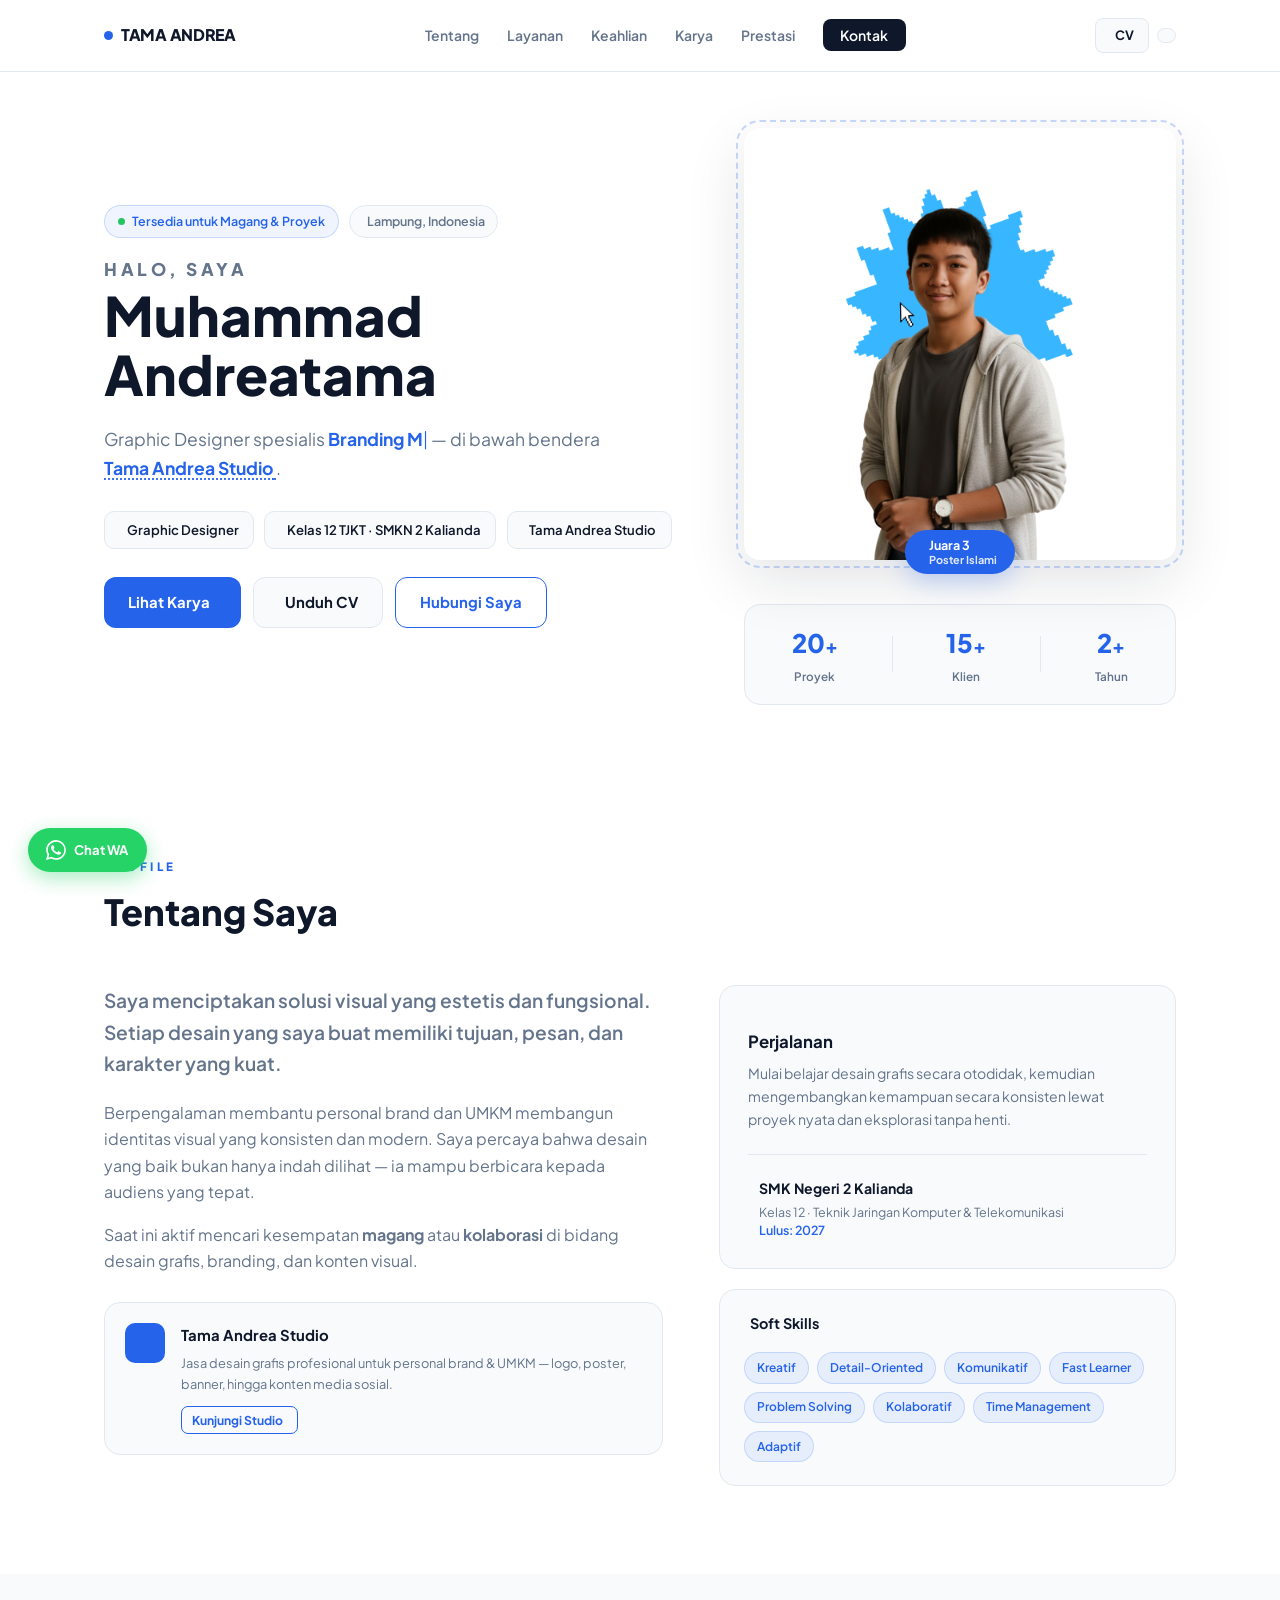
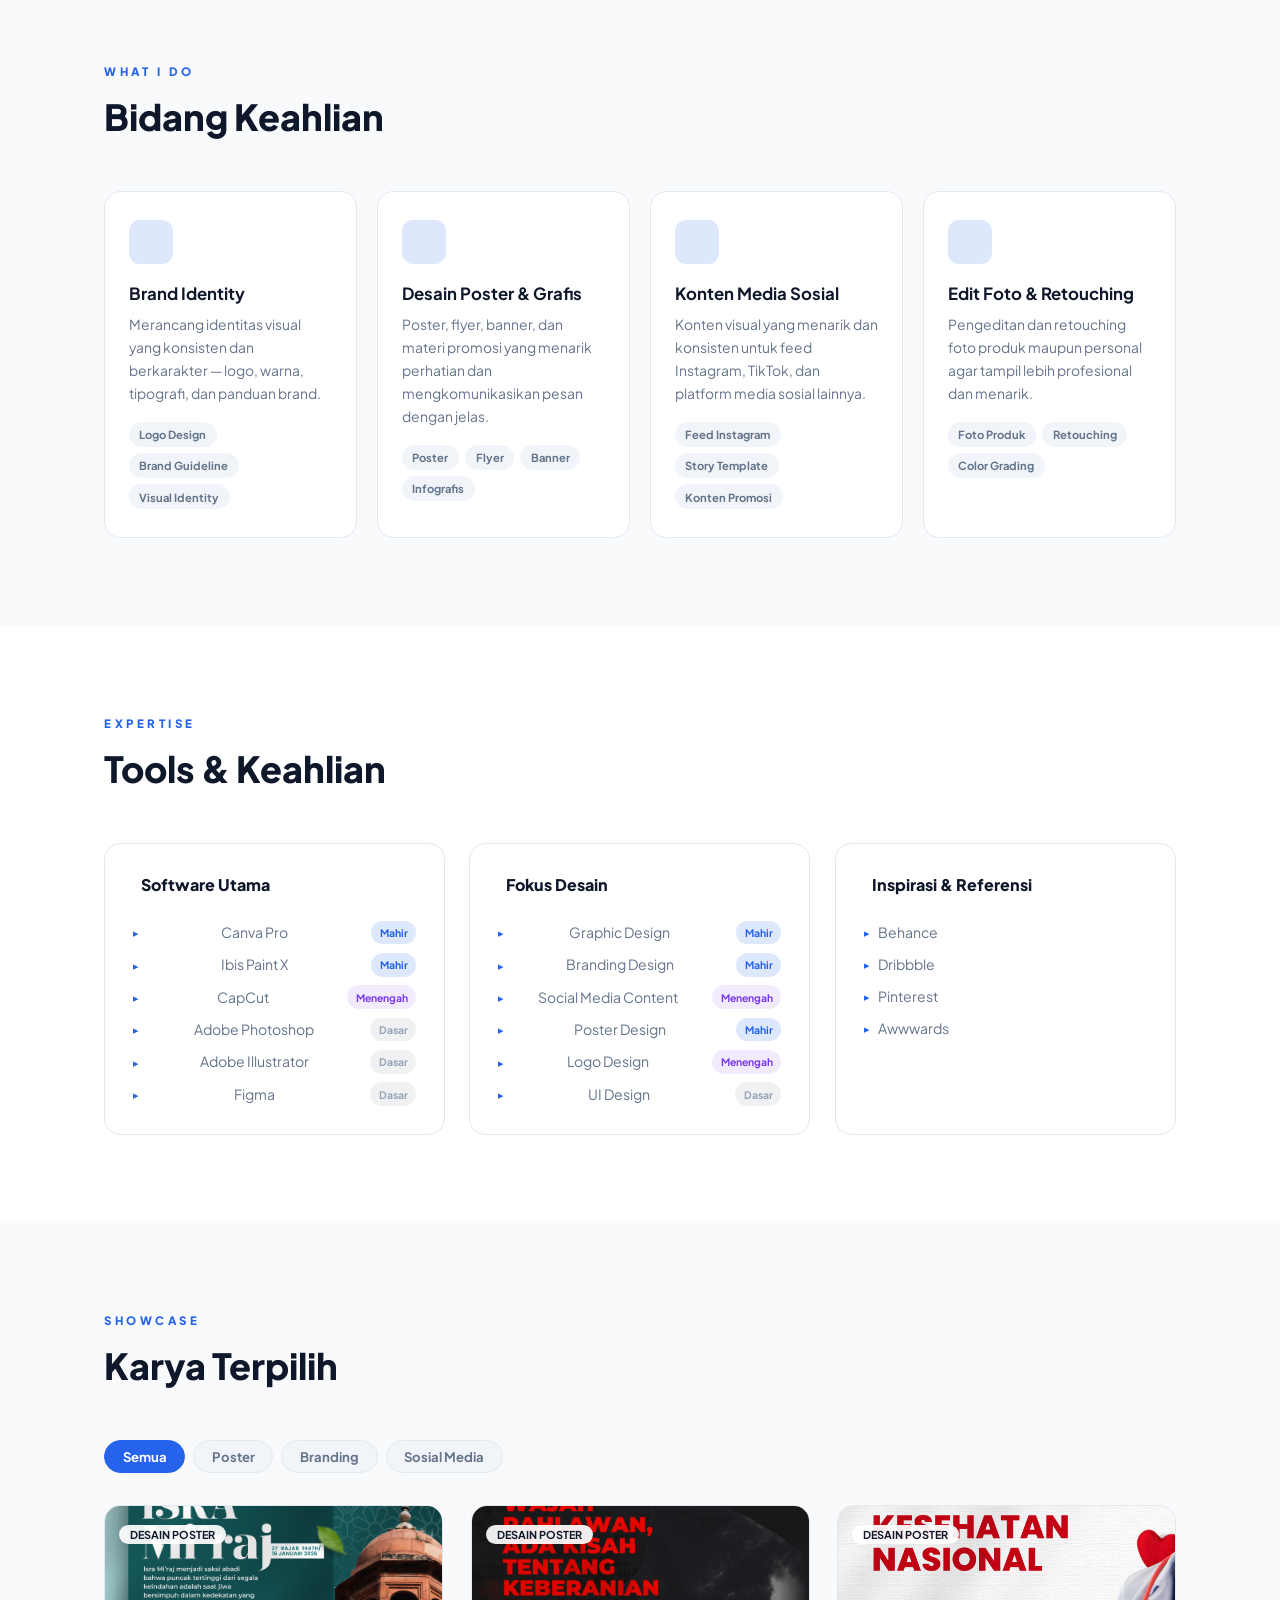
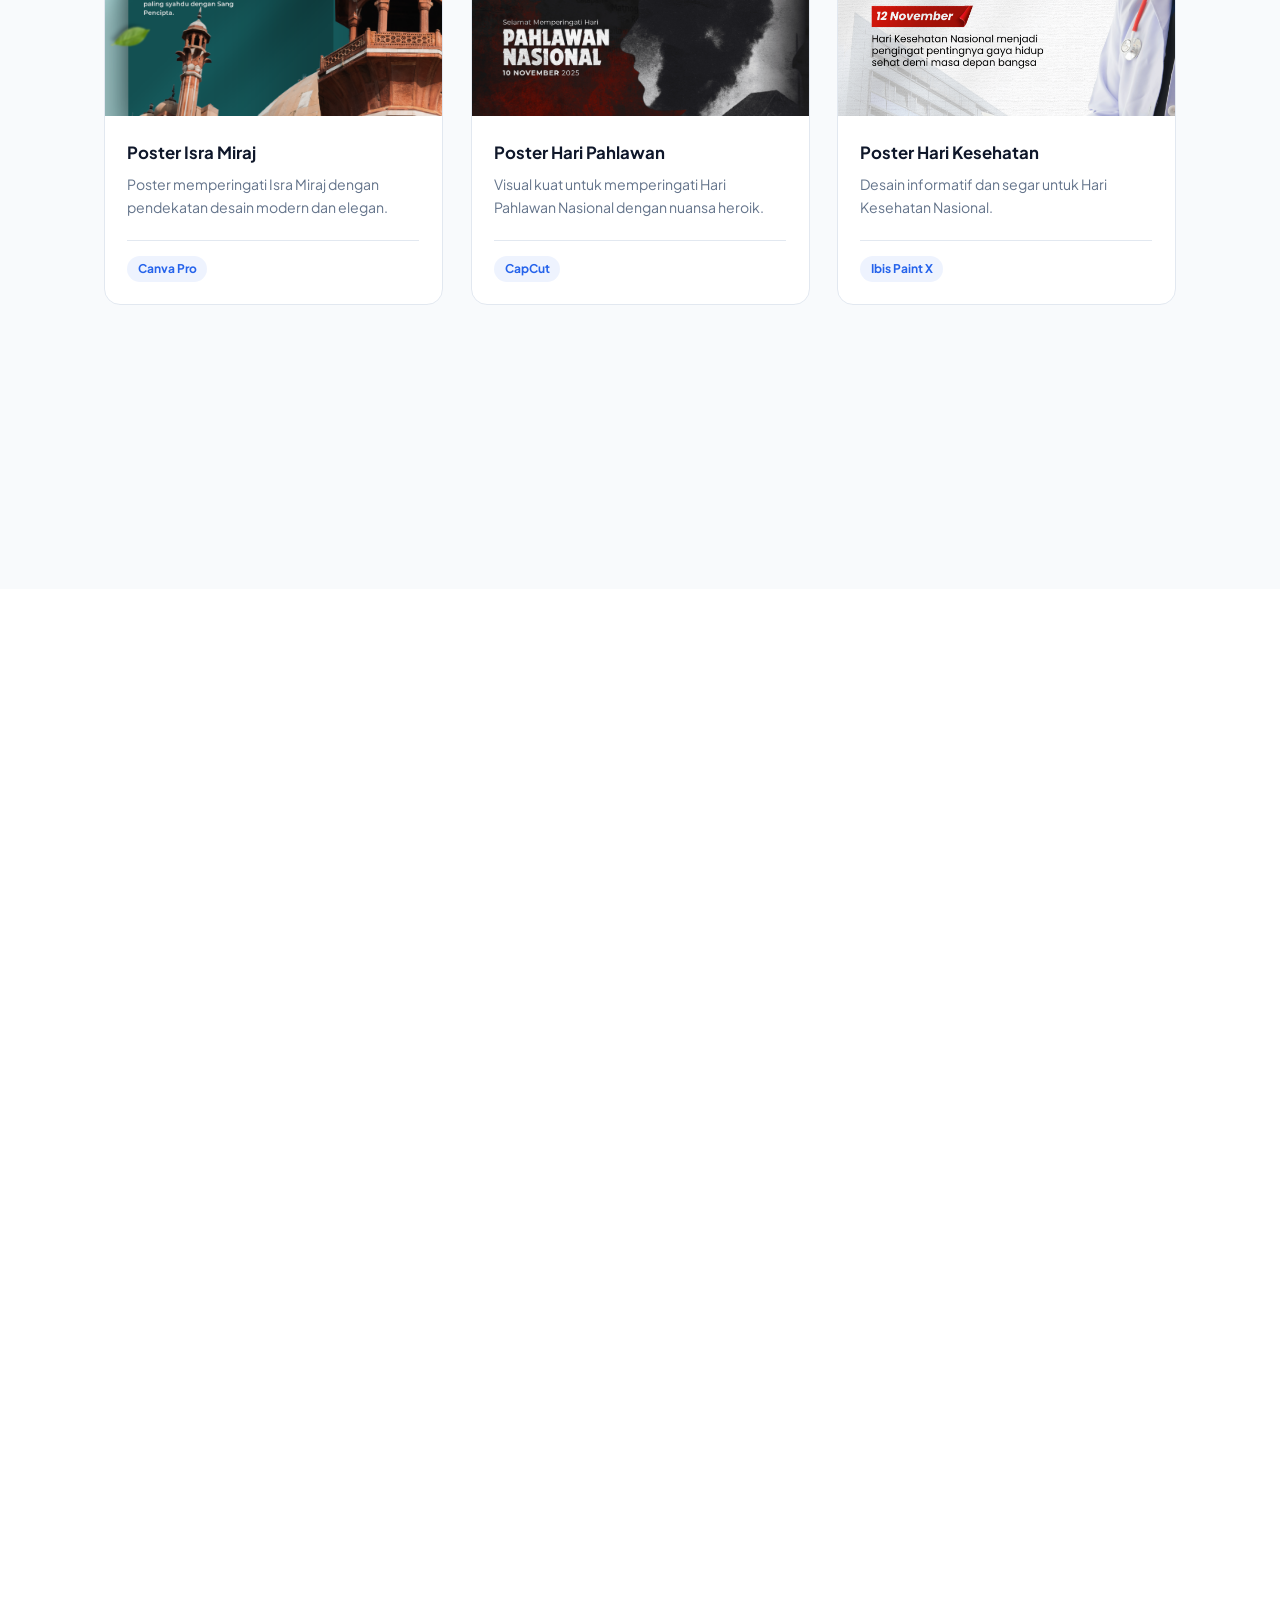
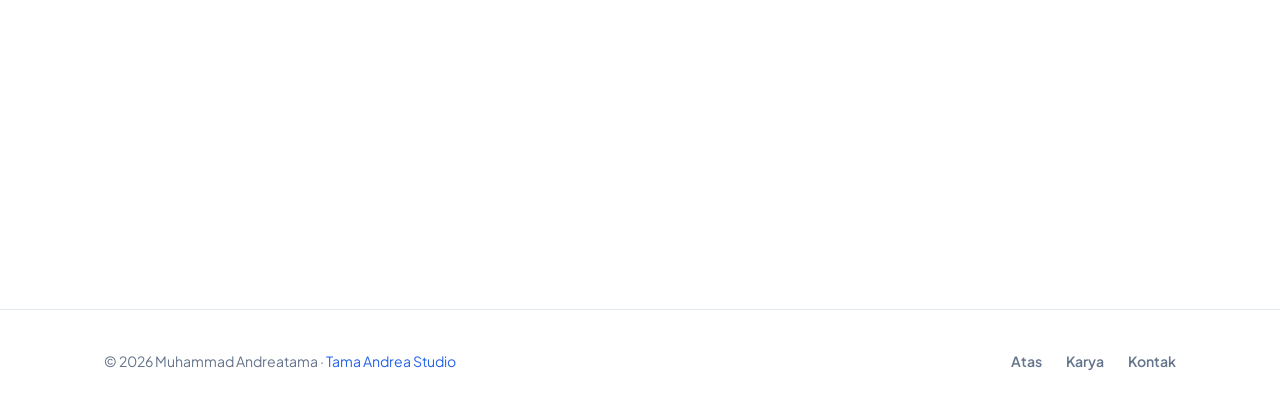
==== index.html @ 1225733b "Add files via upload" ====
<!DOCTYPE html>
<html lang="id" data-theme="light">

<head>
  <meta charset="UTF-8" />
  <meta name="viewport" content="width=device-width, initial-scale=1.0" />
  <title>Muhammad Andreatama — Graphic Designer · Tama Andrea Studio</title>

  <!-- SEO Meta -->
  <meta name="description" content="Portofolio Muhammad Andreatama — Graphic Designer spesialis Branding Modern & Visual Identity. Tersedia untuk magang & kolaborasi. Tama Andrea Studio." />
  <meta name="keywords" content="Muhammad Andreatama, Tama Andrea, graphic designer, desain grafis, branding, logo, poster, Lampung, magang desainer, Tama Andrea Studio" />
  <meta name="author" content="Muhammad Andreatama" />
  <meta name="robots" content="index, follow" />
  <link rel="canonical" href="https://tamaandrea.vercel.app/portfolio" />

  <!-- Open Graph -->
  <meta property="og:type"        content="website" />
  <meta property="og:title"       content="Muhammad Andreatama — Graphic Designer" />
  <meta property="og:description" content="Portofolio desain grafis — branding, poster, konten sosial, dan identitas visual." />
  <meta property="og:url"         content="https://tamaandrea.vercel.app/" />
  <meta property="og:image"       content="MuhammadAndreatama.png" />
  <meta property="og:locale"      content="id_ID" />

  <!-- Twitter Card -->
  <meta name="twitter:card"        content="summary_large_image" />
  <meta name="twitter:title"       content="Muhammad Andreatama — Graphic Designer" />
  <meta name="twitter:description" content="Branding, visual identity, poster, dan konten sosial." />
  <meta name="twitter:image"       content="MuhammadAndreatama.png" />

  <!-- Icons & PWA -->
  <link rel="icon"             href="favicon.png" type="image/png" />
  <link rel="apple-touch-icon" href="favicon.png" />
  <meta name="theme-color" content="#2563eb" />

  <!-- Structured Data -->
  <script type="application/ld+json">
  {
    "@context": "https://schema.org",
    "@type": "Person",
    "name": "Muhammad Andreatama",
    "alternateName": "Tama Andrea",
    "url": "https://tamaandrea.vercel.app/",
    "image": "MuhammadAndreatama.png",
    "jobTitle": "Graphic Designer",
    "description": "Graphic Designer spesialis Branding Modern & Visual Identity",
    "email": "tamaandrea92@gmail.com",
    "sameAs": [
      "https://www.instagram.com/m.andreatama/",
      "https://www.tiktok.com/@tamaandrea.id"
    ],
    "worksFor": {
      "@type": "Organization",
      "name": "Tama Andrea Studio",
      "url": "https://tamaandrea.vercel.app/"
    },
    "alumniOf": {
      "@type": "EducationalOrganization",
      "name": "SMK Negeri 2 Kalianda"
    }
  }
  </script>

  <!-- Fonts -->
  <link rel="preconnect" href="https://fonts.googleapis.com" />
  <link rel="preconnect" href="https://fonts.gstatic.com" crossorigin />
  <link href="https://fonts.googleapis.com/css2?family=Plus+Jakarta+Sans:ital,wght@0,300;0,400;0,600;0,700;0,800;1,400&display=swap" rel="stylesheet" />

  <!-- Lucide Icons -->
  <script src="https://unpkg.com/lucide@latest" defer></script>

  <link rel="stylesheet" href="style.css" />
</head>

<body>

  <!-- ── Scroll Progress ── -->
  <div id="scroll-progress" aria-hidden="true"></div>

  <!-- ── Navbar ── -->
  <nav id="navbar" role="navigation" aria-label="Navigasi utama">
    <div class="container">
      <a href="#hero" class="logo" aria-label="Ke beranda">
        <span class="logo-dot" aria-hidden="true"></span>
        TAMA ANDREA
      </a>

      <ul class="nav-links" id="navLinks" role="list">
        <li><a href="#about">Tentang</a></li>
        <li><a href="#services">Layanan</a></li>
        <li><a href="#skills">Keahlian</a></li>
        <li><a href="#portfolio">Karya</a></li>
        <li><a href="#prestasi">Prestasi</a></li>
        <li><a href="#contact" class="nav-cta">Kontak</a></li>
      </ul>

      <div class="nav-right">
        <a href="CV-MuhammadAndreatama.pdf" download class="btn-cv-nav" aria-label="Unduh CV">
          <i data-lucide="download" aria-hidden="true"></i>
          <span>CV</span>
        </a>
        <button class="theme-toggle" id="theme-toggle" aria-label="Ganti tema">
          <i data-lucide="moon" id="theme-icon" aria-hidden="true"></i>
        </button>
        <button class="menu-toggle" id="menuToggle" aria-label="Buka menu" aria-expanded="false" aria-controls="navLinks">
          <i data-lucide="menu" aria-hidden="true"></i>
        </button>
      </div>
    </div>
  </nav>

  <main>

    <!-- ══════════════════ HERO ══════════════════ -->
    <section id="hero">
      <div class="container">
        <div class="hero-wrapper">

          <div class="hero-text reveal">
            <div class="hero-badges-row">
              <div class="status-badge">
                <span class="status-dot" aria-hidden="true"></span>
                Tersedia untuk Magang &amp; Proyek
              </div>
              <div class="location-badge">
                <i data-lucide="map-pin" aria-hidden="true"></i>
                Lampung, Indonesia
              </div>
            </div>

            <h1>
              <span>Halo, Saya</span>
              Muhammad<br>Andreatama
            </h1>

            <p>
              Graphic Designer spesialis
              <strong class="typewriter-wrap">
                <span id="typewriter" aria-live="polite"></span><span class="tw-cursor" aria-hidden="true">|</span>
              </strong>
              — di bawah bendera
              <a href="https://tamaandrea.vercel.app/" target="_blank" rel="noopener" class="studio-link">
                <strong>Tama Andrea Studio</strong>
              </a>.
            </p>

            <ul class="hero-meta" aria-label="Informasi singkat">
              <li>
                <div class="icon-box"><i data-lucide="palette" aria-hidden="true"></i></div>
                <span>Graphic Designer</span>
              </li>
              <li>
                <div class="icon-box"><i data-lucide="graduation-cap" aria-hidden="true"></i></div>
                <span>Kelas 12 TJKT · SMKN 2 Kalianda</span>
              </li>
              <li>
                <div class="icon-box"><i data-lucide="briefcase" aria-hidden="true"></i></div>
                <span>Tama Andrea Studio</span>
              </li>
            </ul>

            <div class="hero-actions">
              <a href="#portfolio" class="btn">
                Lihat Karya <i data-lucide="arrow-up-right" aria-hidden="true"></i>
              </a>
              <a href="CV-MuhammadAndreatama.pdf" download class="btn secondary">
                <i data-lucide="download" aria-hidden="true"></i> Unduh CV
              </a>
              <a href="#contact" class="btn ghost">Hubungi Saya</a>
            </div>
          </div>

          <div class="hero-right reveal">
            <div class="photo-frame">
              <div class="photo-ring" aria-hidden="true"></div>
              <img src="MuhammadAndreatama.png" alt="Foto Muhammad Andreatama" loading="eager" />
              <div class="photo-badge" aria-hidden="true">
                <i data-lucide="award"></i>
                <span>Juara 3<br><small>Poster Islami</small></span>
              </div>
            </div>

            <!-- Stat mini-cards -->
            <div class="hero-stats" aria-label="Statistik singkat">
              <div class="hstat">
                <span class="hstat-num" data-count="20">0</span><span>+</span>
                <span class="hstat-label">Proyek</span>
              </div>
              <div class="hstat-div" aria-hidden="true"></div>
              <div class="hstat">
                <span class="hstat-num" data-count="15">0</span><span>+</span>
                <span class="hstat-label">Klien</span>
              </div>
              <div class="hstat-div" aria-hidden="true"></div>
              <div class="hstat">
                <span class="hstat-num" data-count="2">0</span><span>+</span>
                <span class="hstat-label">Tahun</span>
              </div>
            </div>
          </div>

        </div>
      </div>
    </section>

    <!-- ══════════════════ ABOUT ══════════════════ -->
    <section id="about">
      <div class="container">
        <div class="section-header reveal">
          <span class="pre-title">Profile</span>
          <h2>Tentang Saya</h2>
        </div>
        <div class="about-grid">

          <div class="about-text reveal">
            <p class="lead">
              Saya menciptakan solusi visual yang estetis dan fungsional. Setiap desain yang saya buat memiliki tujuan, pesan, dan karakter yang kuat.
            </p>
            <p>
              Berpengalaman membantu personal brand dan UMKM membangun identitas visual yang konsisten dan modern. Saya percaya bahwa desain yang baik bukan hanya indah dilihat — ia mampu berbicara kepada audiens yang tepat.
            </p>
            <p style="margin-top:1rem;">
              Saat ini aktif mencari kesempatan <strong>magang</strong> atau <strong>kolaborasi</strong> di bidang desain grafis, branding, dan konten visual.
            </p>
            <div class="studio-info-box">
              <div class="studio-info-icon"><i data-lucide="store" aria-hidden="true"></i></div>
              <div>
                <strong>Tama Andrea Studio</strong>
                <p>Jasa desain grafis profesional untuk personal brand &amp; UMKM — logo, poster, banner, hingga konten media sosial.</p>
                <a href="https://tamaandrea.vercel.app/" target="_blank" rel="noopener" class="studio-link-btn">
                  Kunjungi Studio <i data-lucide="external-link" aria-hidden="true"></i>
                </a>
              </div>
            </div>
          </div>

          <div class="about-sidebar reveal">
            <div class="journey-box">
              <i data-lucide="milestone" class="box-icon" aria-hidden="true"></i>
              <h3>Perjalanan</h3>
              <p>Mulai belajar desain grafis secara otodidak, kemudian mengembangkan kemampuan secara konsisten lewat proyek nyata dan eksplorasi tanpa henti.</p>
              <div class="edu-badge">
                <i data-lucide="school" aria-hidden="true"></i>
                <div>
                  <strong>SMK Negeri 2 Kalianda</strong>
                  <span>Kelas 12 · Teknik Jaringan Komputer &amp; Telekomunikasi</span>
                  <span class="edu-year">Lulus: 2027</span>
                </div>
              </div>
            </div>

            <div class="soft-skills-box reveal">
              <h4><i data-lucide="sparkles" aria-hidden="true"></i> Soft Skills</h4>
              <div class="soft-skills-wrap">
                <span class="ss-tag">Kreatif</span>
                <span class="ss-tag">Detail-Oriented</span>
                <span class="ss-tag">Komunikatif</span>
                <span class="ss-tag">Fast Learner</span>
                <span class="ss-tag">Problem Solving</span>
                <span class="ss-tag">Kolaboratif</span>
                <span class="ss-tag">Time Management</span>
                <span class="ss-tag">Adaptif</span>
              </div>
            </div>
          </div>

        </div>
      </div>
    </section>

    <!-- ══════════════════ SERVICES ══════════════════ -->
    <section id="services" class="section-alt">
      <div class="container">
        <div class="section-header reveal">
          <span class="pre-title">What I Do</span>
          <h2>Bidang Keahlian</h2>
        </div>
        <div class="services-grid">

          <div class="service-card reveal">
            <div class="service-icon">
              <i data-lucide="layers" aria-hidden="true"></i>
            </div>
            <h3>Brand Identity</h3>
            <p>Merancang identitas visual yang konsisten dan berkarakter — logo, warna, tipografi, dan panduan brand.</p>
            <ul class="service-tags">
              <li>Logo Design</li>
              <li>Brand Guideline</li>
              <li>Visual Identity</li>
            </ul>
          </div>

          <div class="service-card reveal" style="animation-delay:.08s">
            <div class="service-icon">
              <i data-lucide="image" aria-hidden="true"></i>
            </div>
            <h3>Desain Poster &amp; Grafis</h3>
            <p>Poster, flyer, banner, dan materi promosi yang menarik perhatian dan mengkomunikasikan pesan dengan jelas.</p>
            <ul class="service-tags">
              <li>Poster</li>
              <li>Flyer</li>
              <li>Banner</li>
              <li>Infografis</li>
            </ul>
          </div>

          <div class="service-card reveal" style="animation-delay:.16s">
            <div class="service-icon">
              <i data-lucide="smartphone" aria-hidden="true"></i>
            </div>
            <h3>Konten Media Sosial</h3>
            <p>Konten visual yang menarik dan konsisten untuk feed Instagram, TikTok, dan platform media sosial lainnya.</p>
            <ul class="service-tags">
              <li>Feed Instagram</li>
              <li>Story Template</li>
              <li>Konten Promosi</li>
            </ul>
          </div>

          <div class="service-card reveal" style="animation-delay:.24s">
            <div class="service-icon">
              <i data-lucide="edit-3" aria-hidden="true"></i>
            </div>
            <h3>Edit Foto &amp; Retouching</h3>
            <p>Pengeditan dan retouching foto produk maupun personal agar tampil lebih profesional dan menarik.</p>
            <ul class="service-tags">
              <li>Foto Produk</li>
              <li>Retouching</li>
              <li>Color Grading</li>
            </ul>
          </div>

        </div>
      </div>
    </section>

    <!-- ══════════════════ SKILLS ══════════════════ -->
    <section id="skills">
      <div class="container">
        <div class="section-header reveal">
          <span class="pre-title">Expertise</span>
          <h2>Tools &amp; Keahlian</h2>
        </div>
        <div class="skills-wrapper">

          <div class="skills-block reveal">
            <div class="block-title"><i data-lucide="layers" aria-hidden="true"></i> Software Utama</div>
            <ul class="skill-list">
              <li><span>Canva Pro</span><span class="skill-level expert">Mahir</span></li>
              <li><span>Ibis Paint X</span><span class="skill-level expert">Mahir</span></li>
              <li><span>CapCut</span><span class="skill-level mid">Menengah</span></li>
              <li><span>Adobe Photoshop</span><span class="skill-level basic">Dasar</span></li>
              <li><span>Adobe Illustrator</span><span class="skill-level basic">Dasar</span></li>
              <li><span>Figma</span><span class="skill-level basic">Dasar</span></li>
            </ul>
          </div>

          <div class="skills-block reveal" style="animation-delay:.08s">
            <div class="block-title"><i data-lucide="check-circle-2" aria-hidden="true"></i> Fokus Desain</div>
            <ul class="skill-list">
              <li><span>Graphic Design</span><span class="skill-level expert">Mahir</span></li>
              <li><span>Branding Design</span><span class="skill-level expert">Mahir</span></li>
              <li><span>Social Media Content</span><span class="skill-level mid">Menengah</span></li>
              <li><span>Poster Design</span><span class="skill-level expert">Mahir</span></li>
              <li><span>Logo Design</span><span class="skill-level mid">Menengah</span></li>
              <li><span>UI Design</span><span class="skill-level basic">Dasar</span></li>
            </ul>
          </div>

          <div class="skills-block reveal" style="animation-delay:.16s">
            <div class="block-title"><i data-lucide="globe" aria-hidden="true"></i> Inspirasi &amp; Referensi</div>
            <ul class="skill-list single">
              <li>Behance</li>
              <li>Dribbble</li>
              <li>Pinterest</li>
              <li>Awwwards</li>
            </ul>
          </div>

        </div>
      </div>
    </section>

    <!-- ══════════════════ PORTFOLIO ══════════════════ -->
    <section id="portfolio" class="section-alt">
      <div class="container">
        <div class="section-header reveal">
          <span class="pre-title">Showcase</span>
          <h2>Karya Terpilih</h2>
        </div>

        <!-- Filter tabs -->
        <div class="filter-tabs reveal" role="tablist" aria-label="Filter karya">
          <button class="filter-btn active" data-filter="all" role="tab" aria-selected="true">Semua</button>
          <button class="filter-btn" data-filter="poster" role="tab" aria-selected="false">Poster</button>
          <button class="filter-btn" data-filter="branding" role="tab" aria-selected="false">Branding</button>
          <button class="filter-btn" data-filter="sosmed" role="tab" aria-selected="false">Sosial Media</button>
        </div>

        <div class="portfolio-grid" id="portfolioGrid">

          <!-- Card 1 -->
          <article class="portfolio-card reveal" data-category="poster">
            <div class="card-image">
              <img src="project1.png" alt="Poster Isra Miraj — Tama Andrea Studio" loading="lazy" />
              <div class="card-overlay">
                <span class="tag">Desain Poster</span>
              </div>
              <button class="zoom-btn" aria-label="Perbesar gambar Poster Isra Miraj" data-src="project1.png" data-caption="Poster Isra Miraj — Tama Andrea Studio">
                <i data-lucide="zoom-in" aria-hidden="true"></i>
              </button>
            </div>
            <div class="card-content">
              <h3>Poster Isra Miraj</h3>
              <p>Poster memperingati Isra Miraj dengan pendekatan desain modern dan elegan.</p>
              <div class="card-footer">
                <span class="tool-badge">Canva Pro</span>
                <button class="view-link zoom-btn" data-src="project1.png" data-caption="Poster Isra Miraj — Tama Andrea Studio" aria-label="Lihat detail Poster Isra Miraj">
                  Detail <i data-lucide="arrow-right" aria-hidden="true"></i>
                </button>
              </div>
            </div>
          </article>

          <!-- Card 2 -->
          <article class="portfolio-card reveal" data-category="poster" style="transition-delay:.08s">
            <div class="card-image">
              <img src="project2.png" alt="Poster Hari Pahlawan Nasional — Tama Andrea Studio" loading="lazy" />
              <div class="card-overlay">
                <span class="tag">Desain Poster</span>
              </div>
              <button class="zoom-btn" aria-label="Perbesar gambar Poster Hari Pahlawan" data-src="project2.png" data-caption="Poster Hari Pahlawan Nasional — Tama Andrea Studio">
                <i data-lucide="zoom-in" aria-hidden="true"></i>
              </button>
            </div>
            <div class="card-content">
              <h3>Poster Hari Pahlawan</h3>
              <p>Visual kuat untuk memperingati Hari Pahlawan Nasional dengan nuansa heroik.</p>
              <div class="card-footer">
                <span class="tool-badge">CapCut</span>
                <button class="view-link zoom-btn" data-src="project2.png" data-caption="Poster Hari Pahlawan Nasional — Tama Andrea Studio" aria-label="Lihat detail Poster Hari Pahlawan">
                  Detail <i data-lucide="arrow-right" aria-hidden="true"></i>
                </button>
              </div>
            </div>
          </article>

          <!-- Card 3 -->
          <article class="portfolio-card reveal" data-category="poster" style="transition-delay:.16s">
            <div class="card-image">
              <img src="project3.png" alt="Poster Hari Kesehatan Nasional — Tama Andrea Studio" loading="lazy" />
              <div class="card-overlay">
                <span class="tag">Desain Poster</span>
              </div>
              <button class="zoom-btn" aria-label="Perbesar gambar Poster Hari Kesehatan" data-src="project3.png" data-caption="Poster Hari Kesehatan Nasional — Tama Andrea Studio">
                <i data-lucide="zoom-in" aria-hidden="true"></i>
              </button>
            </div>
            <div class="card-content">
              <h3>Poster Hari Kesehatan</h3>
              <p>Desain informatif dan segar untuk Hari Kesehatan Nasional.</p>
              <div class="card-footer">
                <span class="tool-badge">Ibis Paint X</span>
                <button class="view-link zoom-btn" data-src="project3.png" data-caption="Poster Hari Kesehatan Nasional — Tama Andrea Studio" aria-label="Lihat detail Poster Hari Kesehatan">
                  Detail <i data-lucide="arrow-right" aria-hidden="true"></i>
                </button>
              </div>
            </div>
          </article>

        </div>

        <div class="portfolio-cta reveal">
          <p>Ingin melihat lebih banyak karya?</p>
          <a href="https://tamaandrea.vercel.app/" target="_blank" rel="noopener" class="btn">
            Kunjungi Studio <i data-lucide="external-link" aria-hidden="true"></i>
          </a>
        </div>
      </div>
    </section>

    <!-- ══════════════════ PRESTASI ══════════════════ -->
    <section id="prestasi">
      <div class="container">
        <div class="section-header reveal">
          <span class="pre-title">Achievement</span>
          <h2>Prestasi &amp; Sertifikasi</h2>
        </div>

        <div class="prestasi-grid">

          <!-- ✅ KARTU 1 — Prestasi nyata -->
          <article class="prestasi-card reveal">
            <div class="prestasi-image has-image">
              <img src="Pencapaian1.jpg" alt="Sertifikat Juara 3 Lomba Poster Islami" loading="lazy" />
              <button class="zoom-btn prestasi-zoom" aria-label="Perbesar sertifikat Juara 3 Poster Islami" data-src="Pencapaian1.jpg" data-caption="Juara 3 Lomba Poster Islami — APPM Fosar Lampung Selatan">
                <i data-lucide="zoom-in" aria-hidden="true"></i>
              </button>
            </div>
            <div class="prestasi-content">
              <div class="prestasi-rank">
                <i data-lucide="trophy" aria-hidden="true"></i>
                Juara 3
              </div>
              <h3>Lomba Poster Islami</h3>
              <p>Lomba Poster Islami Tingkat Kabupaten — APPM Fosar Lampung Selatan</p>
              <div class="prestasi-meta">
                <span class="prestasi-type kompetisi">Kompetisi</span>
                <span class="prestasi-year">2024</span>
              </div>
            </div>
          </article>

          <!-- ⏳ KARTU 2 — Coming Soon -->
          <article class="prestasi-card reveal" style="transition-delay:.1s">
            <div class="prestasi-image">
              <div class="coming-soon-overlay">
                <div class="cs-icon"><i data-lucide="medal" aria-hidden="true"></i></div>
                <span class="cs-badge">Coming Soon</span>
              </div>
            </div>
            <div class="prestasi-content">
              <h3>Prestasi Berikutnya</h3>
              <p>Sedang dalam proses — akan segera diumumkan.</p>
              <div class="prestasi-meta">
                <span class="prestasi-type kompetisi">Kompetisi</span>
                <span class="prestasi-year">2025</span>
              </div>
            </div>
          </article>

          <!-- ⏳ KARTU 3 — Coming Soon -->
          <article class="prestasi-card reveal" style="transition-delay:.2s">
            <div class="prestasi-image">
              <div class="coming-soon-overlay">
                <div class="cs-icon"><i data-lucide="file-badge" aria-hidden="true"></i></div>
                <span class="cs-badge">Coming Soon</span>
              </div>
            </div>
            <div class="prestasi-content">
              <h3>Sertifikasi Profesional</h3>
              <p>Sertifikasi bidang desain grafis sedang dalam persiapan.</p>
              <div class="prestasi-meta">
                <span class="prestasi-type sertifikat">Sertifikat</span>
                <span class="prestasi-year">2025</span>
              </div>
            </div>
          </article>

        </div>
      </div>
    </section>

    <!-- ══════════════════ CONTACT ══════════════════ -->
    <section id="contact">
      <div class="container">
        <div class="contact-card reveal">
          <span class="pre-title" style="color:rgba(255,255,255,.6)">Get in Touch</span>
          <h2>Mari Berkolaborasi</h2>
          <p class="contact-sub">Terbuka untuk kesempatan magang, proyek freelance, atau kolaborasi kreatif.</p>
          <div class="contact-links">
            <a href="mailto:tamaandrea92@gmail.com" class="contact-item">
              <i data-lucide="mail" aria-hidden="true"></i> tamaandrea92@gmail.com
            </a>
            <a href="https://wa.me/6281274852534?text=Halo%20Muhammad%20Andreatama%2C%20saya%20ingin%20berkolaborasi!" target="_blank" rel="noopener" class="contact-item contact-item--wa">
              <i data-lucide="message-circle" aria-hidden="true"></i> WhatsApp
            </a>
            <a href="https://www.instagram.com/m.andreatama/" target="_blank" rel="noopener noreferrer" class="contact-item">
              <i data-lucide="instagram" aria-hidden="true"></i> @m.andreatama
            </a>
            <a href="https://www.tiktok.com/@tamaandrea.id" target="_blank" rel="noopener noreferrer" class="contact-item">
              <i data-lucide="music-2" aria-hidden="true"></i> @tamaandrea.id
            </a>
            <a href="https://tamaandrea.vercel.app/" target="_blank" rel="noopener noreferrer" class="contact-item">
              <i data-lucide="globe" aria-hidden="true"></i> tamaandrea.vercel.app
            </a>
          </div>
          <a href="CV-MuhammadAndreatama.pdf" download class="btn btn-download-cv">
            <i data-lucide="download" aria-hidden="true"></i> Unduh CV Saya
          </a>
        </div>
      </div>
    </section>

  </main>

  <!-- ══════════════════ FOOTER ══════════════════ -->
  <footer>
    <div class="container">
      <div class="footer-inner">
        <p>© <span id="year"></span> Muhammad Andreatama · <a href="https://tamaandrea.vercel.app/" target="_blank" rel="noopener">Tama Andrea Studio</a></p>
        <div class="footer-links">
          <a href="#hero">Atas</a>
          <a href="#portfolio">Karya</a>
          <a href="#contact">Kontak</a>
        </div>
      </div>
    </div>
  </footer>

  <!-- ══════════════════ LIGHTBOX MODAL ══════════════════ -->
  <div id="imageModal"
       class="modal"
       role="dialog"
       aria-modal="true"
       aria-label="Preview gambar"
       aria-hidden="true">
    <div class="modal-inner">
      <button class="modal-close-btn" id="modalCloseBtn" aria-label="Tutup lightbox">
        <i data-lucide="x" aria-hidden="true"></i>
      </button>
      <button class="modal-nav modal-prev" id="modalPrev" aria-label="Gambar sebelumnya">
        <i data-lucide="chevron-left" aria-hidden="true"></i>
      </button>
      <figure class="modal-figure">
        <img id="imgFull" src="" alt="" loading="lazy" />
        <figcaption id="modal-caption"></figcaption>
      </figure>
      <button class="modal-nav modal-next" id="modalNext" aria-label="Gambar berikutnya">
        <i data-lucide="chevron-right" aria-hidden="true"></i>
      </button>
    </div>
  </div>

  <!-- ══════════════════ FLOATING BUTTONS ══════════════════ -->
  <!-- WA Float -->
  <a href="https://wa.me/6281274852534?text=Halo%20Muhammad%20Andreatama%2C%20saya%20ingin%20berkolaborasi!"
     target="_blank"
     rel="noopener"
     class="fab-wa"
     aria-label="Hubungi via WhatsApp">
    <svg xmlns="http://www.w3.org/2000/svg" viewBox="0 0 24 24" width="24" height="24" fill="currentColor" aria-hidden="true">
      <path d="M17.472 14.382c-.297-.149-1.758-.867-2.03-.967-.273-.099-.471-.148-.67.15-.197.297-.767.966-.94 1.164-.173.199-.347.223-.644.075-.297-.15-1.255-.463-2.39-1.475-.883-.788-1.48-1.761-1.653-2.059-.173-.297-.018-.458.13-.606.134-.133.298-.347.446-.52.149-.174.198-.298.298-.497.099-.198.05-.371-.025-.52-.075-.149-.669-1.612-.916-2.207-.242-.579-.487-.5-.669-.51-.173-.008-.371-.01-.57-.01-.198 0-.52.074-.792.372-.272.297-1.04 1.016-1.04 2.479 0 1.462 1.065 2.875 1.213 3.074.149.198 2.096 3.2 5.077 4.487.709.306 1.262.489 1.694.625.712.227 1.36.195 1.871.118.571-.085 1.758-.719 2.006-1.413.248-.694.248-1.289.173-1.413-.074-.124-.272-.198-.57-.347m-5.421 7.403h-.004a9.87 9.87 0 01-5.031-1.378l-.361-.214-3.741.982.998-3.648-.235-.374a9.86 9.86 0 01-1.51-5.26c.001-5.45 4.436-9.884 9.888-9.884 2.64 0 5.122 1.03 6.988 2.898a9.825 9.825 0 012.893 6.994c-.003 5.45-4.437 9.884-9.885 9.884m8.413-18.297A11.815 11.815 0 0012.05 0C5.495 0 .16 5.335.157 11.892c0 2.096.547 4.142 1.588 5.945L.057 24l6.305-1.654a11.882 11.882 0 005.683 1.448h.005c6.554 0 11.89-5.335 11.893-11.893a11.821 11.821 0 00-3.48-8.413z"/>
    </svg>
    <span class="fab-label">Chat WA</span>
  </a>

  <!-- Back to Top -->
  <button id="back-to-top" aria-label="Kembali ke atas">
    <i data-lucide="arrow-up" aria-hidden="true"></i>
  </button>

  <!-- Hire Me floating CTA (desktop only) -->
  <div class="hire-me-float" id="hireMeFloat" aria-hidden="true">
    <span class="hm-dot" aria-hidden="true"></span>
    <span>Tersedia untuk Magang</span>
    <a href="#contact" class="hm-btn">Hubungi</a>
  </div>

  <script src="script.js"></script>
  <script>
    // Re-render Lucide icons after DOM is ready
    if (window.lucide) lucide.createIcons();
  </script>
</body>
</html>
---- style.css ----
/* ==========================================================================
   TAMA ANDREA — Portfolio Stylesheet v4.0
   Focus: Job-hunting · Magang · Branding Diri
   ========================================================================== */

/* ─── 1. VARIABLES ─────────────────────────────────────────────────────── */
:root {
  --primary:        #2563eb;
  --primary-light:  #3b82f6;
  --primary-hover:  #1d4ed8;
  --primary-glow:   rgba(37,99,235,.15);
  --primary-glow2:  rgba(37,99,235,.08);
  --accent:         #7c3aed;
  --green:          #22c55e;

  --text-main:      #0f172a;
  --text-sub:       #64748b;
  --text-muted:     #94a3b8;

  --bg-body:        #ffffff;
  --bg-alt:         #f8fafc;
  --bg-alt2:        #f1f5f9;
  --card-bg:        #ffffff;
  --border:         #e2e8f0;
  --border-hover:   #bfdbfe;

  --max-w:          1120px;
  --radius:         16px;
  --radius-sm:      10px;
  --radius-xl:      24px;
  --nav-h:          72px;
  --dur:            0.3s;
  --ease:           cubic-bezier(0.4,0,0.2,1);
  --shadow-sm:      0 1px 8px rgba(15,23,42,.06);
  --shadow:         0 8px 32px rgba(15,23,42,.08);
  --shadow-lg:      0 20px 60px rgba(15,23,42,.12);
  --shadow-blue:    0 8px 24px rgba(37,99,235,.25);
}

/* ─── 2. DARK MODE ──────────────────────────────────────────────────────── */
[data-theme="dark"] {
  --text-main:    #f1f5f9;
  --text-sub:     #94a3b8;
  --text-muted:   #64748b;
  --bg-body:      #0f172a;
  --bg-alt:       #1e293b;
  --bg-alt2:      #162032;
  --card-bg:      #1e293b;
  --border:       #2d3f55;
  --border-hover: #3b5a8a;
  --shadow-sm:    0 1px 8px rgba(0,0,0,.3);
  --shadow:       0 8px 32px rgba(0,0,0,.35);
  --shadow-lg:    0 20px 60px rgba(0,0,0,.5);
  color-scheme: dark;
}
[data-theme="dark"] #navbar            { background: rgba(15,23,42,.9); border-color: var(--border); }
[data-theme="dark"] .nav-cta           { background: var(--primary) !important; }
[data-theme="dark"] .contact-card      { background: #1e293b; }
[data-theme="dark"] .cs-badge          { background: var(--primary); color: #fff; }
[data-theme="dark"] .tag               { background: rgba(30,41,59,.9); color: var(--text-main); }
[data-theme="dark"] footer             { border-top-color: var(--border); }
[data-theme="dark"] .prestasi-type.sertifikat { background: rgba(16,185,129,.15); color: #34d399; }
[data-theme="dark"] .edu-year          { color: #60a5fa !important; }
[data-theme="dark"] .section-alt       { background: var(--bg-alt); }
[data-theme="dark"] .service-card      { background: var(--card-bg); border-color: var(--border); }
[data-theme="dark"] .soft-skills-box   { background: var(--bg-alt); border-color: var(--border); }
[data-theme="dark"] .hero-stats        { background: var(--bg-alt); border-color: var(--border); }
[data-theme="dark"] .hire-me-float     { background: var(--bg-alt); border-color: var(--border); color: var(--text-main); }
[data-theme="dark"] .filter-btn        { background: var(--bg-alt); border-color: var(--border); color: var(--text-sub); }
[data-theme="dark"] .nav-links         { background: var(--bg-body); border-color: var(--border); }
[data-theme="dark"] .btn-cv-nav        { background: var(--bg-alt); border-color: var(--border); color: var(--text-main); }
[data-theme="dark"] .modal-inner       { background: rgba(15,23,42,.97); }

/* ─── 3. RESET & BASE ───────────────────────────────────────────────────── */
*, *::before, *::after { box-sizing: border-box; margin: 0; padding: 0; }
html    { scroll-behavior: smooth; font-size: 16px; }
body    { font-family: "Plus Jakarta Sans", sans-serif; color: var(--text-main); background: var(--bg-body); line-height: 1.65; -webkit-font-smoothing: antialiased; }
ul      { list-style: none; }
a       { text-decoration: none; color: inherit; }
img     { max-width: 100%; display: block; }
button  { font-family: inherit; cursor: pointer; }

.container { max-width: var(--max-w); margin: 0 auto; padding: 0 1.5rem; }
section    { padding: 5.5rem 0; }
.section-alt { background: var(--bg-alt); }

.section-header { margin-bottom: 2.75rem; }
.pre-title {
  font-size: 0.72rem; text-transform: uppercase;
  letter-spacing: 3.5px; color: var(--primary);
  font-weight: 800; display: block; margin-bottom: 0.4rem;
}
h2 { font-size: clamp(1.75rem, 4vw, 2.25rem); font-weight: 800; color: var(--text-main); }
h3 { font-size: 1.05rem; font-weight: 700; }

/* ─── 4. SCROLL PROGRESS ────────────────────────────────────────────────── */
#scroll-progress {
  position: fixed; top: 0; left: 0;
  height: 3px; width: 0%;
  background: linear-gradient(90deg, var(--primary), var(--accent));
  z-index: 9999; transition: width .04s linear; pointer-events: none;
}

/* ─── 5. NAVBAR ─────────────────────────────────────────────────────────── */
#navbar {
  position: fixed; top: 0; width: 100%; z-index: 1000;
  height: var(--nav-h);
  display: flex; align-items: center;
  background: rgba(255,255,255,.88);
  backdrop-filter: blur(14px); -webkit-backdrop-filter: blur(14px);
  border-bottom: 1px solid var(--border);
  transition: background var(--dur) var(--ease), box-shadow var(--dur) var(--ease);
}
.navbar--scrolled { box-shadow: 0 4px 24px rgba(0,0,0,.07); }
#navbar .container { display: flex; justify-content: space-between; align-items: center; width: 100%; gap: 1rem; }

.logo { font-weight: 800; font-size: 1rem; letter-spacing: -.3px; display: flex; align-items: center; gap: 8px; flex-shrink: 0; }
.logo-dot { width: 9px; height: 9px; background: var(--primary); border-radius: 50%; flex-shrink: 0; }

.nav-links { display: flex; gap: 1.75rem; align-items: center; }
.nav-links a { font-weight: 600; font-size: 0.875rem; color: var(--text-sub); transition: color var(--dur) var(--ease); }
.nav-links a:hover { color: var(--primary); }
.nav-cta { background: var(--text-main); color: white !important; padding: .45rem 1.1rem; border-radius: 8px; transition: background var(--dur) var(--ease) !important; }
.nav-cta:hover { background: var(--primary) !important; }

.nav-right { display: flex; align-items: center; gap: 0.5rem; flex-shrink: 0; }

.btn-cv-nav {
  display: inline-flex; align-items: center; gap: 5px;
  font-size: 0.8rem; font-weight: 700;
  padding: .4rem .9rem; border-radius: 8px;
  background: var(--bg-alt); border: 1px solid var(--border);
  color: var(--text-main); transition: all var(--dur) var(--ease);
}
.btn-cv-nav:hover { background: var(--primary); color: white; border-color: var(--primary); }
.btn-cv-nav svg  { width: 14px; height: 14px; }

.theme-toggle {
  background: var(--bg-alt); border: 1px solid var(--border);
  border-radius: 8px; padding: .42rem .52rem;
  cursor: pointer; color: var(--text-main);
  display: flex; align-items: center; justify-content: center;
  transition: all var(--dur) var(--ease);
}
.theme-toggle:hover  { background: var(--primary); color: white; border-color: var(--primary); transform: rotate(15deg); }
.theme-toggle svg    { width: 17px; height: 17px; }

.menu-toggle { display: none; background: none; border: none; cursor: pointer; color: var(--text-main); padding: .42rem; }

/* ─── 6. HERO ───────────────────────────────────────────────────────────── */
#hero { padding: calc(var(--nav-h) + 3.5rem) 0 4rem; }

.hero-wrapper {
  display: grid;
  grid-template-columns: 1.15fr 0.85fr;
  gap: 3.5rem; align-items: center;
}

.hero-badges-row { display: flex; gap: 0.6rem; flex-wrap: wrap; margin-bottom: 1.4rem; }

.status-badge {
  display: inline-flex; align-items: center; gap: 7px;
  background: rgba(37,99,235,.07); border: 1px solid rgba(37,99,235,.2);
  padding: 5px 13px; border-radius: 20px;
  font-size: 0.78rem; font-weight: 600; color: var(--primary);
}
.status-dot { width: 7px; height: 7px; background: var(--green); border-radius: 50%; animation: pulse-dot 2s ease-in-out infinite; flex-shrink: 0; }
@keyframes pulse-dot { 0%,100%{transform:scale(1);opacity:1} 50%{transform:scale(1.4);opacity:.65} }

.location-badge {
  display: inline-flex; align-items: center; gap: 5px;
  background: var(--bg-alt); border: 1px solid var(--border);
  padding: 5px 12px; border-radius: 20px;
  font-size: 0.78rem; font-weight: 600; color: var(--text-sub);
}
.location-badge svg { width: 13px; height: 13px; color: var(--primary); }

.hero-text h1 { font-size: clamp(2.4rem, 5.5vw, 3.4rem); font-weight: 800; line-height: 1.1; margin-bottom: 1.25rem; }
.hero-text h1 span { display: block; font-size: .32em; color: var(--text-sub); text-transform: uppercase; letter-spacing: 3.5px; margin-bottom: .4rem; }
.hero-text > p   { font-size: 1.1rem; color: var(--text-sub); max-width: 500px; margin-bottom: 1.75rem; }

.typewriter-wrap { white-space: nowrap; }
#typewriter     { color: var(--primary); font-weight: 700; }
.tw-cursor      { color: var(--primary); font-weight: 300; animation: blink-cur .7s step-end infinite; }
@keyframes blink-cur { 0%,100%{opacity:1} 50%{opacity:0} }

.studio-link { color: var(--primary); text-decoration: underline; text-decoration-style: dotted; text-underline-offset: 3px; transition: color var(--dur) var(--ease); }
.studio-link:hover { color: var(--primary-hover); }

.hero-meta { display: flex; gap: .65rem; margin-bottom: 1.75rem; flex-wrap: wrap; }
.hero-meta li { display: flex; align-items: center; gap: .45rem; background: var(--bg-alt); padding: .45rem .9rem; border-radius: 10px; font-size: 0.82rem; font-weight: 600; border: 1px solid var(--border); }
.icon-box { display: flex; align-items: center; color: var(--primary); flex-shrink: 0; }
.icon-box svg { width: 15px; height: 15px; }

.hero-actions { display: flex; gap: .75rem; flex-wrap: wrap; }

/* Hero Right */
.hero-right  { display: flex; flex-direction: column; gap: 1.25rem; }

.photo-frame {
  position: relative; border-radius: var(--radius);
  overflow: visible;
}
.photo-ring {
  position: absolute; inset: -8px;
  border-radius: calc(var(--radius) + 8px);
  border: 2px dashed rgba(37,99,235,.25);
  animation: rotateBorder 14s linear infinite;
  pointer-events: none;
}
@keyframes rotateBorder { to { transform: rotate(360deg); } }
.photo-frame img { width: 100%; border-radius: var(--radius); box-shadow: var(--shadow-lg); transition: transform .5s var(--ease); }
.photo-frame img:hover { transform: scale(1.025); }

.photo-badge {
  position: absolute; bottom: -14px; left: 50%; transform: translateX(-50%);
  background: var(--primary); color: white;
  display: flex; align-items: center; gap: 7px;
  padding: .5rem 1.1rem; border-radius: 99px;
  font-size: 0.78rem; font-weight: 700;
  box-shadow: var(--shadow-blue); white-space: nowrap;
}
.photo-badge svg  { width: 14px; height: 14px; flex-shrink: 0; }
.photo-badge span { line-height: 1.2; }
.photo-badge small{ display: block; font-size: .68rem; opacity: .85; }

/* Hero Stats */
.hero-stats {
  background: var(--bg-alt); border: 1px solid var(--border);
  border-radius: var(--radius); padding: 1.1rem 1.25rem;
  display: flex; align-items: center; justify-content: space-around;
  margin-top: 1.5rem; /* extra space for badge */
}
.hstat { text-align: center; }
.hstat-num { font-size: 1.6rem; font-weight: 800; color: var(--primary); }
.hstat > span:nth-child(2) { font-size: 1.2rem; font-weight: 800; color: var(--primary); }
.hstat-label { display: block; font-size: 0.73rem; color: var(--text-sub); font-weight: 600; margin-top: 2px; }
.hstat-div { width: 1px; height: 36px; background: var(--border); }

/* ─── 7. BUTTONS ────────────────────────────────────────────────────────── */
.btn {
  display: inline-flex; align-items: center; gap: 7px;
  padding: .75rem 1.5rem; border-radius: 12px;
  font-weight: 700; font-size: 0.93rem;
  transition: all var(--dur) var(--ease);
  background: var(--primary); color: white;
  border: none; cursor: pointer; text-decoration: none;
}
.btn:hover    { transform: translateY(-3px); box-shadow: var(--shadow-blue); background: var(--primary-hover); }
.btn svg      { width: 16px; height: 16px; flex-shrink: 0; }
.btn.secondary { background: var(--bg-alt); color: var(--text-main); border: 1px solid var(--border); box-shadow: none; }
.btn.secondary:hover { background: var(--primary); color: white; border-color: var(--primary); }
.btn.ghost    { background: transparent; color: var(--primary); border: 1.5px solid var(--primary); box-shadow: none; }
.btn.ghost:hover { background: var(--primary); color: white; }
.btn-download-cv { margin-top: 1.75rem; background: rgba(255,255,255,.15); border: 1.5px solid rgba(255,255,255,.35); color: white; }
.btn-download-cv:hover { background: white; color: var(--primary); box-shadow: var(--shadow-blue); }

/* ─── 8. ABOUT ──────────────────────────────────────────────────────────── */
.about-grid { display: grid; grid-template-columns: 1.1fr .9fr; gap: 3.5rem; }
.about-text .lead { font-size: 1.2rem; font-weight: 600; margin-bottom: 1.25rem; }
.about-text p { color: var(--text-sub); }

.studio-info-box { display: flex; align-items: flex-start; gap: 1rem; background: var(--bg-alt); border: 1px solid var(--border); border-radius: var(--radius); padding: 1.25rem; margin-top: 1.75rem; }
.studio-info-icon { width: 40px; height: 40px; background: var(--primary); border-radius: 10px; display: flex; align-items: center; justify-content: center; color: white; flex-shrink: 0; }
.studio-info-icon svg { width: 18px; height: 18px; }
.studio-info-box strong { display: block; margin-bottom: .3rem; font-size: .93rem; }
.studio-info-box p { font-size: .8rem; color: var(--text-sub); margin-bottom: .7rem; }

.studio-link-btn { display: inline-flex; align-items: center; gap: 4px; font-size: .76rem; font-weight: 700; color: var(--primary); border: 1px solid var(--primary); padding: 3px 10px; border-radius: 7px; transition: all var(--dur) var(--ease); }
.studio-link-btn:hover { background: var(--primary); color: white; }
.studio-link-btn svg { width: 11px; height: 11px; }

.about-sidebar { display: flex; flex-direction: column; gap: 1.25rem; }
.journey-box { background: var(--bg-alt); padding: 1.75rem; border-radius: var(--radius); border: 1px solid var(--border); }
.box-icon { color: var(--primary); margin-bottom: .85rem; display: block; }
.box-icon svg { width: 22px; height: 22px; }
.journey-box h3 { margin-bottom: .4rem; }
.journey-box > p { font-size: .88rem; color: var(--text-sub); }

.edu-badge { display: flex; align-items: flex-start; gap: .7rem; margin-top: 1.4rem; padding-top: 1.4rem; border-top: 1px solid var(--border); }
.edu-badge > svg { color: var(--primary); flex-shrink: 0; margin-top: 2px; width: 18px; height: 18px; }
.edu-badge strong { display: block; font-size: .88rem; margin-bottom: .15rem; }
.edu-badge span   { display: block; font-size: .78rem; color: var(--text-sub); line-height: 1.5; }
.edu-year { font-weight: 600; color: var(--primary) !important; }

/* Soft Skills */
.soft-skills-box { background: var(--bg-alt); border: 1px solid var(--border); border-radius: var(--radius); padding: 1.4rem 1.5rem; }
.soft-skills-box h4 { display: flex; align-items: center; gap: 6px; font-size: .9rem; margin-bottom: 1rem; }
.soft-skills-box h4 svg { width: 16px; height: 16px; color: var(--primary); }
.soft-skills-wrap { display: flex; flex-wrap: wrap; gap: .5rem; }
.ss-tag { font-size: .75rem; font-weight: 600; padding: .3rem .75rem; border-radius: 99px; background: var(--primary-glow2); border: 1px solid rgba(37,99,235,.18); color: var(--primary); }

/* ─── 9. SERVICES ───────────────────────────────────────────────────────── */
.services-grid { display: grid; grid-template-columns: repeat(auto-fit, minmax(240px, 1fr)); gap: 1.25rem; }
.service-card {
  background: var(--card-bg); border: 1px solid var(--border);
  border-radius: var(--radius); padding: 1.75rem 1.5rem;
  transition: transform var(--dur) var(--ease), border-color var(--dur) var(--ease), box-shadow var(--dur) var(--ease);
  position: relative; overflow: hidden;
}
.service-card::after { content: ''; position: absolute; bottom: 0; left: 0; right: 0; height: 3px; background: linear-gradient(90deg, var(--primary), var(--accent)); transform: scaleX(0); transform-origin: left; transition: transform var(--dur) var(--ease); }
.service-card:hover { transform: translateY(-6px); border-color: var(--border-hover); box-shadow: var(--shadow); }
.service-card:hover::after { transform: scaleX(1); }

.service-icon { width: 44px; height: 44px; border-radius: 11px; background: var(--primary-glow); display: flex; align-items: center; justify-content: center; color: var(--primary); margin-bottom: 1rem; }
.service-icon svg { width: 20px; height: 20px; }
.service-card h3 { margin-bottom: .4rem; }
.service-card > p { font-size: .87rem; color: var(--text-sub); margin-bottom: 1rem; }
.service-tags { display: flex; flex-wrap: wrap; gap: .4rem; }
.service-tags li { font-size: .7rem; font-weight: 700; padding: .2rem .65rem; border-radius: 99px; background: var(--bg-alt2); color: var(--text-sub); }

/* ─── 10. SKILLS ────────────────────────────────────────────────────────── */
.skills-wrapper { display: grid; grid-template-columns: repeat(auto-fit, minmax(280px, 1fr)); gap: 1.5rem; }
.skills-block { background: var(--card-bg); padding: 1.75rem; border-radius: var(--radius); border: 1px solid var(--border); transition: border-color var(--dur) var(--ease); }
.skills-block:hover { border-color: var(--border-hover); }

.block-title { font-weight: 800; margin-bottom: 1.4rem; display: flex; align-items: center; gap: 8px; }
.block-title svg { color: var(--primary); width: 17px; height: 17px; }

.skill-list { display: flex; flex-direction: column; gap: .55rem; }
.skill-list li { font-size: .88rem; color: var(--text-sub); display: flex; align-items: center; justify-content: space-between; gap: .5rem; }
.skill-list li::before { content: "▸"; color: var(--primary); font-size: .7rem; flex-shrink: 0; }
.skill-list.single li { justify-content: flex-start; }

.skill-level { font-size: .65rem; font-weight: 700; padding: .2rem .55rem; border-radius: 99px; flex-shrink: 0; }
.skill-level.expert { background: var(--primary-glow); color: var(--primary); }
.skill-level.mid    { background: rgba(124,58,237,.1); color: var(--accent); }
.skill-level.basic  { background: rgba(15,23,42,.06); color: var(--text-muted); }
[data-theme="dark"] .skill-level.basic { background: rgba(255,255,255,.07); }

/* ─── 11. PORTFOLIO ─────────────────────────────────────────────────────── */
.filter-tabs { display: flex; gap: .5rem; flex-wrap: wrap; margin-bottom: 2rem; }
.filter-btn {
  padding: .45rem 1.1rem; border-radius: 99px;
  font-size: .82rem; font-weight: 700;
  background: var(--bg-alt2); border: 1px solid var(--border);
  color: var(--text-sub); cursor: pointer;
  transition: all var(--dur) var(--ease);
}
.filter-btn:hover, .filter-btn.active { background: var(--primary); color: white; border-color: var(--primary); }

.portfolio-grid { display: grid; grid-template-columns: repeat(auto-fill, minmax(300px, 1fr)); gap: 1.75rem; }

.portfolio-card {
  background: var(--card-bg); border-radius: var(--radius);
  overflow: hidden; border: 1px solid var(--border);
  transition: transform var(--dur) var(--ease), box-shadow var(--dur) var(--ease), border-color var(--dur) var(--ease);
}
.portfolio-card:hover { transform: translateY(-8px); box-shadow: var(--shadow); border-color: var(--border-hover); }
.portfolio-card.hidden { display: none; }

.card-image { position: relative; aspect-ratio: 16/10; overflow: hidden; }
.card-image img { width: 100%; height: 100%; object-fit: cover; transition: transform .5s var(--ease); cursor: zoom-in; }
.portfolio-card:hover .card-image img { transform: scale(1.06); }

.card-overlay { position: absolute; top: .85rem; left: .85rem; z-index: 1; }
.tag { background: rgba(255,255,255,.92); backdrop-filter: blur(6px); padding: 3px 11px; border-radius: 20px; font-size: .68rem; font-weight: 700; text-transform: uppercase; color: var(--text-main); }

/* Zoom button on card image */
.zoom-btn {
  position: absolute; top: .75rem; right: .75rem; z-index: 2;
  width: 34px; height: 34px; border-radius: 50%;
  background: rgba(37,99,235,.85); border: none; color: white;
  display: flex; align-items: center; justify-content: center;
  opacity: 0; transform: scale(.8);
  transition: opacity var(--dur) var(--ease), transform var(--dur) var(--ease);
  cursor: zoom-in;
}
.zoom-btn svg { width: 16px; height: 16px; pointer-events: none; }
.card-image:hover .zoom-btn,
.prestasi-image:hover .prestasi-zoom { opacity: 1; transform: scale(1); }

.card-content { padding: 1.4rem; }
.card-content h3 { margin-bottom: .4rem; }
.card-content p  { font-size: .88rem; color: var(--text-sub); margin-bottom: 1.3rem; }
.card-footer { display: flex; justify-content: space-between; align-items: center; padding-top: .9rem; border-top: 1px solid var(--border); }
.tool-badge  { font-size: .75rem; font-weight: 700; color: var(--primary); background: var(--primary-glow2); padding: .2rem .65rem; border-radius: 99px; }

.view-link {
  display: inline-flex; align-items: center; gap: 4px;
  font-size: .83rem; font-weight: 700; color: var(--primary);
  background: none; border: none; cursor: zoom-in;
  transition: gap var(--dur) var(--ease), color var(--dur) var(--ease);
  padding: 0;
}
.view-link:hover { gap: 8px; color: var(--primary-hover); }
.view-link svg { width: 14px; height: 14px; }

.portfolio-cta { text-align: center; margin-top: 2.5rem; padding: 2rem; background: var(--bg-alt); border: 1px dashed var(--border); border-radius: var(--radius); }
.portfolio-cta p { color: var(--text-sub); font-size: .95rem; margin-bottom: 1rem; }

/* ─── 12. PRESTASI ──────────────────────────────────────────────────────── */
.prestasi-grid { display: grid; grid-template-columns: repeat(auto-fit, minmax(280px, 1fr)); gap: 1.5rem; }

.prestasi-card {
  background: var(--card-bg); border-radius: var(--radius);
  border: 1px solid var(--border); overflow: hidden;
  transition: transform var(--dur) var(--ease), box-shadow var(--dur) var(--ease), border-color var(--dur) var(--ease);
}
.prestasi-card:hover { transform: translateY(-6px); box-shadow: var(--shadow); border-color: var(--border-hover); }

.prestasi-image {
  aspect-ratio: 4/3; background: var(--bg-alt);
  position: relative; overflow: hidden;
}
.prestasi-image.has-image img {
  width: 100%; height: 100%; object-fit: cover;
  transition: transform .5s var(--ease);
}
.prestasi-card:hover .prestasi-image.has-image img { transform: scale(1.05); }

.prestasi-zoom {
  position: absolute; bottom: .75rem; right: .75rem;
  z-index: 2; cursor: zoom-in;
}

.coming-soon-overlay {
  position: absolute; inset: 0;
  background: linear-gradient(135deg, rgba(37,99,235,.07) 0%, rgba(124,58,237,.07) 100%);
  display: flex; flex-direction: column; align-items: center; justify-content: center; gap: .75rem;
}
.cs-icon { width: 50px; height: 50px; background: var(--primary); border-radius: 50%; display: flex; align-items: center; justify-content: center; color: white; opacity: .85; }
.cs-icon svg { width: 20px; height: 20px; }
.cs-badge { background: var(--text-main); color: var(--bg-body); font-size: .62rem; font-weight: 800; text-transform: uppercase; letter-spacing: 2px; padding: 3px 12px; border-radius: 20px; }

.prestasi-content { padding: 1.25rem; }
.prestasi-rank { display: flex; align-items: center; gap: 5px; font-size: .78rem; font-weight: 700; color: #d97706; margin-bottom: .4rem; }
.prestasi-rank svg { width: 15px; height: 15px; }
.prestasi-content h3 { font-size: .95rem; margin-bottom: .3rem; }
.prestasi-content > p { font-size: .82rem; color: var(--text-sub); margin-bottom: .85rem; }
.prestasi-meta { display: flex; align-items: center; gap: .5rem; }

.prestasi-type { font-size: .62rem; font-weight: 700; text-transform: uppercase; letter-spacing: 1.5px; padding: 3px 9px; border-radius: 20px; }
.prestasi-type.kompetisi { background: rgba(37,99,235,.1); color: var(--primary); }
.prestasi-type.sertifikat{ background: rgba(16,185,129,.1); color: #059669; }
.prestasi-year { font-size: .75rem; color: var(--text-sub); margin-left: auto; font-weight: 600; }

/* ─── 13. CONTACT & FOOTER ──────────────────────────────────────────────── */
.contact-card { background: var(--text-main); padding: 4rem 2rem; border-radius: 24px; text-align: center; }
.contact-card h2 { color: white; margin: .4rem 0 .65rem; }
.contact-sub { color: rgba(255,255,255,.65); font-size: .95rem; margin-bottom: 2rem; }

.contact-links { display: flex; justify-content: center; gap: .75rem; flex-wrap: wrap; }
.contact-item { color: white; display: flex; align-items: center; gap: 7px; padding: .72rem 1.3rem; border: 1px solid rgba(255,255,255,.16); border-radius: 12px; transition: background var(--dur) var(--ease); font-size: .88rem; }
.contact-item:hover { background: rgba(255,255,255,.12); }
.contact-item svg { width: 15px; height: 15px; flex-shrink: 0; }
.contact-item--wa { background: rgba(37,211,102,.15); border-color: rgba(37,211,102,.3); }
.contact-item--wa:hover { background: #25d366; }

footer { padding: 2.5rem 0; border-top: 1px solid var(--border); color: var(--text-sub); font-size: .88rem; }
.footer-inner { display: flex; align-items: center; justify-content: space-between; flex-wrap: wrap; gap: .75rem; }
.footer-links { display: flex; gap: 1.5rem; }
.footer-links a { color: var(--text-sub); transition: color var(--dur) var(--ease); font-weight: 600; }
.footer-links a:hover { color: var(--primary); }
footer a { color: var(--primary); }

/* ─── 14. LIGHTBOX ──────────────────────────────────────────────────────── */
.modal {
  display: none;
  position: fixed; inset: 0; z-index: 3000;
  background: rgba(5,10,22,.96);
  backdrop-filter: blur(10px); -webkit-backdrop-filter: blur(10px);
  align-items: center; justify-content: center;
}
.modal.is-open { display: flex; }

.modal-inner {
  position: relative; display: flex; align-items: center;
  justify-content: center; width: 100%; height: 100%;
  padding: 3rem 4rem;
}

.modal-figure { display: flex; flex-direction: column; align-items: center; gap: .75rem; max-width: 90vw; }
.modal-figure img {
  max-width: 88vw; max-height: 78vh;
  border-radius: var(--radius); object-fit: contain;
  box-shadow: 0 24px 64px rgba(0,0,0,.6);
  animation: zoomIn .35s var(--ease) both;
  user-select: none;
}
@keyframes zoomIn { from{transform:scale(.88);opacity:0} to{transform:scale(1);opacity:1} }
#modal-caption { color: rgba(255,255,255,.8); font-size: .9rem; font-weight: 600; text-align: center; }

.modal-close-btn {
  position: absolute; top: 1.25rem; right: 1.25rem;
  width: 42px; height: 42px; border-radius: 50%;
  background: rgba(255,255,255,.12); border: 1px solid rgba(255,255,255,.2);
  color: white; display: flex; align-items: center; justify-content: center;
  cursor: pointer; transition: background var(--dur) var(--ease), transform var(--dur) var(--ease);
  z-index: 10;
}
.modal-close-btn:hover { background: rgba(255,255,255,.22); transform: rotate(90deg); }
.modal-close-btn svg  { width: 20px; height: 20px; }

.modal-nav {
  position: absolute; top: 50%; transform: translateY(-50%);
  width: 46px; height: 46px; border-radius: 50%;
  background: rgba(255,255,255,.12); border: 1px solid rgba(255,255,255,.2);
  color: white; display: flex; align-items: center; justify-content: center;
  cursor: pointer; transition: background var(--dur) var(--ease);
  z-index: 10;
}
.modal-nav:hover  { background: rgba(37,99,235,.7); }
.modal-nav svg    { width: 20px; height: 20px; }
.modal-prev       { left: 1.25rem; }
.modal-next       { right: 1.25rem; }
.modal-nav:disabled { opacity: .3; cursor: default; }

/* ─── 15. SCROLL PROGRESS + BACK TO TOP ─────────────────────────────────── */
#back-to-top {
  position: fixed; bottom: 1.75rem; right: 1.75rem;
  width: 44px; height: 44px; background: var(--primary); color: white;
  border: none; border-radius: 12px; cursor: pointer;
  display: flex; align-items: center; justify-content: center;
  z-index: 990; opacity: 0; pointer-events: none;
  transform: translateY(20px);
  transition: opacity var(--dur) var(--ease), transform var(--dur) var(--ease), box-shadow var(--dur) var(--ease);
  box-shadow: var(--shadow-blue);
}
#back-to-top.visible { opacity: 1; pointer-events: all; transform: translateY(0); }
#back-to-top:hover   { transform: translateY(-4px); box-shadow: 0 10px 28px rgba(37,99,235,.45); }
#back-to-top svg     { width: 18px; height: 18px; }

/* ─── 16. FLOATING WA ───────────────────────────────────────────────────── */
.fab-wa {
  position: fixed; bottom: 1.75rem; left: 1.75rem; z-index: 990;
  display: flex; align-items: center; gap: 8px;
  background: #25d366; color: white;
  padding: .7rem 1.15rem; border-radius: 99px;
  font-size: .82rem; font-weight: 700;
  box-shadow: 0 6px 20px rgba(37,211,102,.4);
  transition: all var(--dur) var(--ease);
  text-decoration: none;
}
.fab-wa:hover { transform: translateY(-3px); box-shadow: 0 10px 28px rgba(37,211,102,.5); }
.fab-wa svg   { width: 20px; height: 20px; flex-shrink: 0; }
.fab-label    { display: none; }
@media (min-width:640px) { .fab-label { display: block; } }

/* ─── 17. HIRE ME FLOAT ─────────────────────────────────────────────────── */
.hire-me-float {
  position: fixed; top: 50%; right: 0; transform: translateY(-50%);
  background: var(--bg-body); border: 1px solid var(--border);
  border-right: none; border-radius: 12px 0 0 12px;
  padding: .9rem 1.1rem;
  display: flex; flex-direction: column; align-items: center; gap: .6rem;
  font-size: .7rem; font-weight: 700; color: var(--text-sub);
  z-index: 800;
  writing-mode: vertical-rl; text-orientation: mixed;
  box-shadow: var(--shadow-sm);
  transition: box-shadow var(--dur) var(--ease);
}
.hire-me-float:hover { box-shadow: var(--shadow); }
.hm-dot { width: 8px; height: 8px; background: var(--green); border-radius: 50%; animation: pulse-dot 2s infinite; writing-mode: initial; }
.hm-btn {
  writing-mode: initial; background: var(--primary); color: white;
  font-size: .68rem; font-weight: 700; padding: .3rem .65rem;
  border-radius: 6px; margin-top: .3rem;
  transition: background var(--dur) var(--ease);
}
.hm-btn:hover { background: var(--primary-hover); }
@media (max-width: 768px) { .hire-me-float { display: none; } }

/* ─── 18. REVEAL ANIMATION ──────────────────────────────────────────────── */
.reveal { opacity: 0; transform: translateY(28px); transition: opacity .75s var(--ease), transform .75s var(--ease); will-change: opacity, transform; }
.reveal.is-visible { opacity: 1; transform: translateY(0); }

/* ─── 19. RESPONSIVE ────────────────────────────────────────────────────── */
@media (max-width: 900px) {
  .menu-toggle { display: block; }
  .btn-cv-nav span { display: none; }

  .nav-links {
    display: flex; flex-direction: column;
    position: absolute; top: var(--nav-h); left: 0; width: 100%;
    background: var(--bg-body); padding: 1.5rem 2rem;
    border-bottom: 1px solid var(--border); gap: 1.25rem;
    transform: translateY(-110%);
    transition: transform .4s var(--ease); z-index: -1;
  }
  .nav-links.active { transform: translateY(0); }

  .hero-wrapper    { grid-template-columns: 1fr; text-align: center; }
  .hero-right      { order: -1; max-width: 320px; margin: 0 auto; }
  .hero-badges-row, .hero-meta, .hero-actions { justify-content: center; }
  .hero-text > p   { max-width: 100%; }

  .about-grid { grid-template-columns: 1fr; gap: 2rem; }
  .studio-info-box { flex-direction: column; }
  .modal-nav { display: none; }
  .modal-inner { padding: 2rem 1rem; }
}

@media (max-width: 640px) {
  .hero-actions { flex-direction: column; align-items: center; }
  .hero-actions .btn { width: 100%; justify-content: center; }
  .prestasi-grid { grid-template-columns: 1fr; }
  .contact-links { flex-direction: column; align-items: center; }
  .footer-inner  { flex-direction: column; text-align: center; }
}

/* ─── 20. ACCESSIBILITY ─────────────────────────────────────────────────── */
:focus-visible { outline: 2.5px solid var(--primary); outline-offset: 3px; border-radius: 4px; }
@media (prefers-reduced-motion: reduce) {
  *, *::before, *::after { animation-duration:.01ms !important; transition-duration:.01ms !important; }
  .reveal { opacity:1; transform:none; }
}
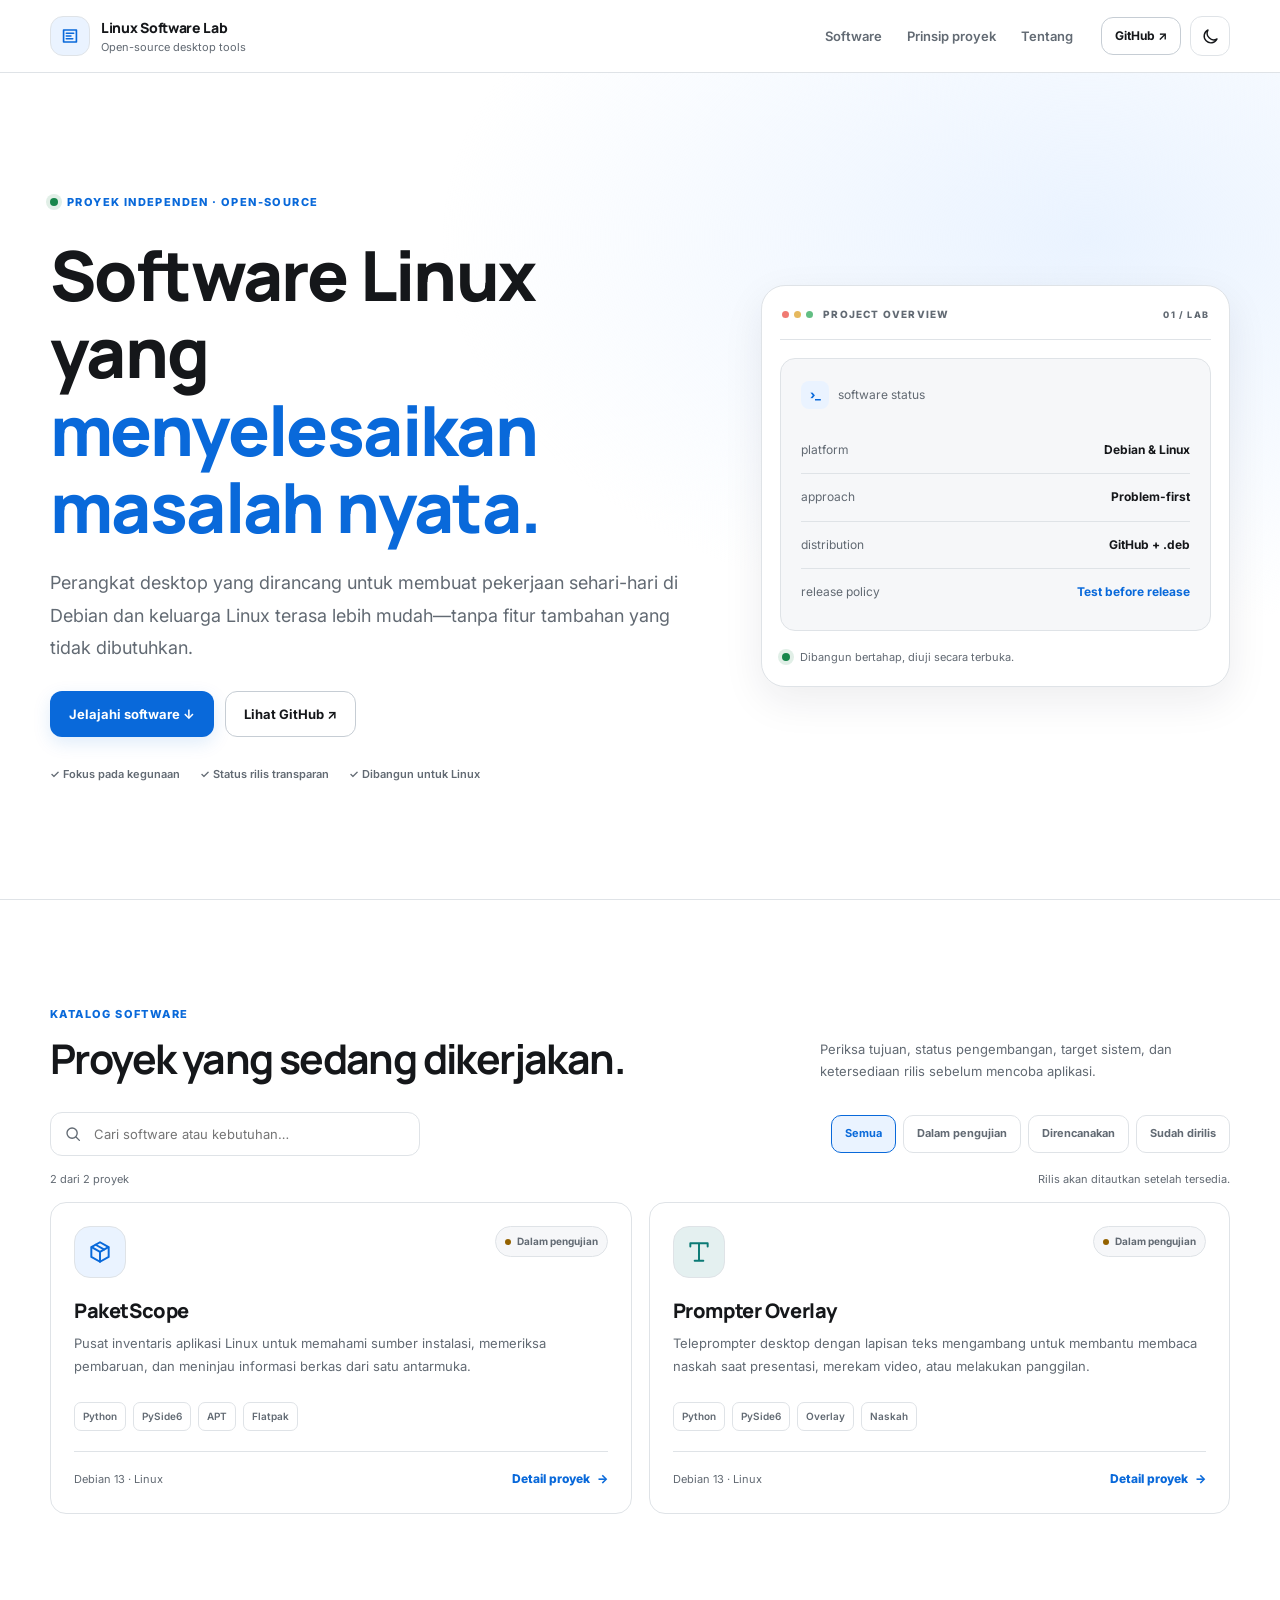
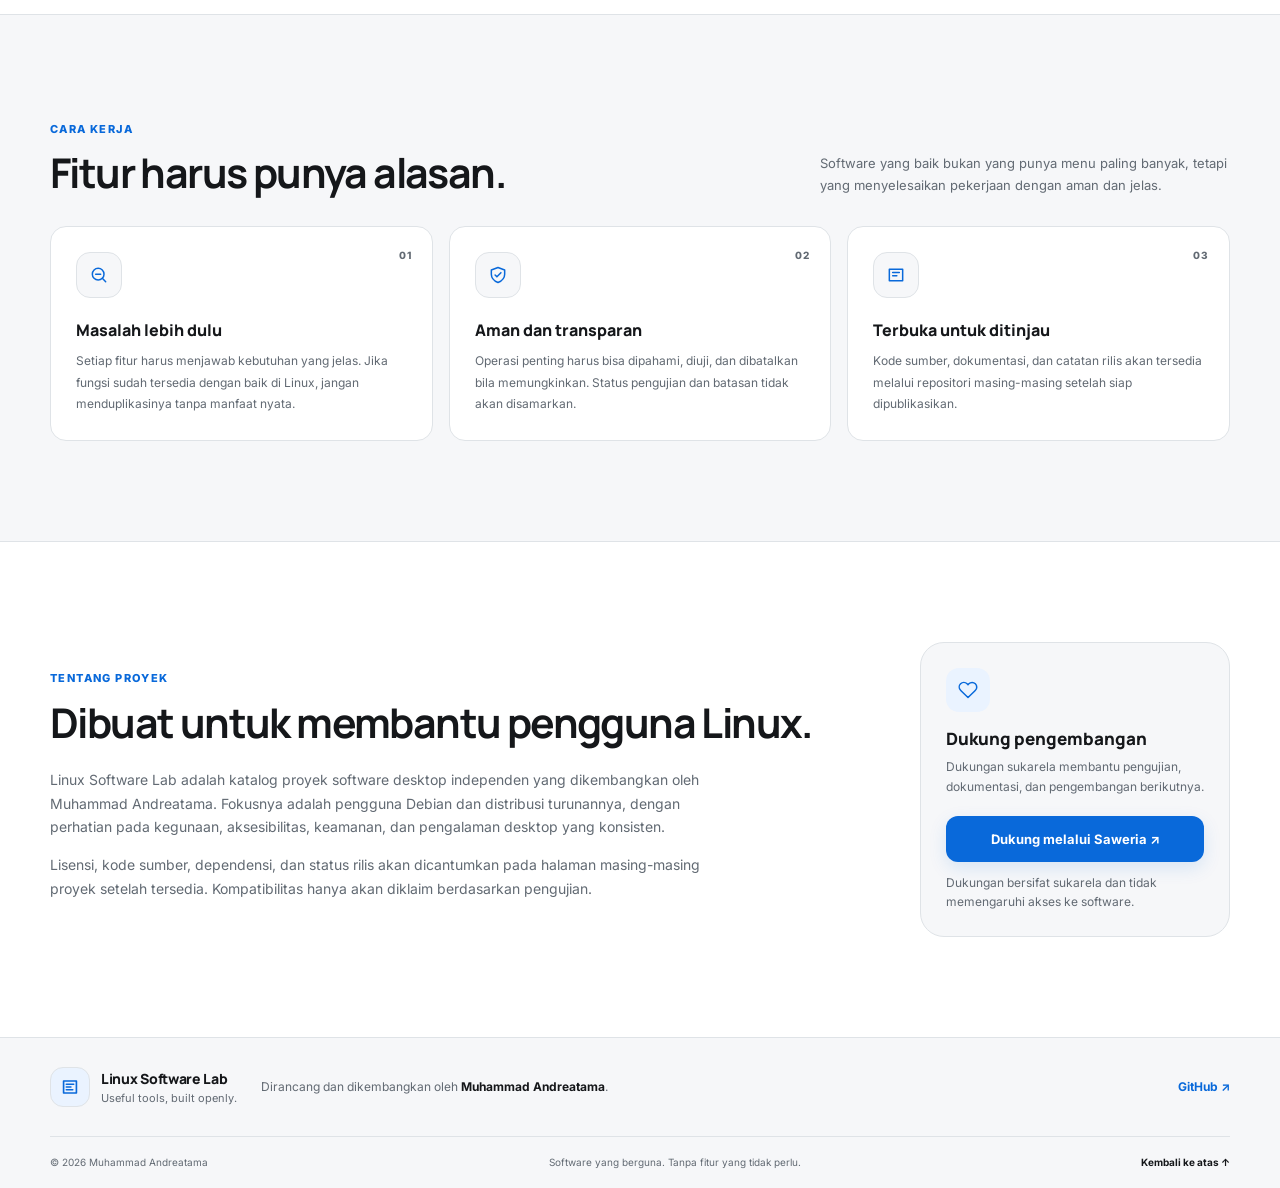
==== commit 45452e8b: "Redesign portfolio as Linux Software Lab catalog" ====
--- a/index.html
+++ b/index.html
@@ -1,655 +1,34 @@
-<!DOCTYPE html>
+<!doctype html>
 <html lang="id" data-theme="light">
-
 <head>
-  <meta charset="UTF-8" />
-  <meta name="viewport" content="width=device-width, initial-scale=1.0" />
-  <title>Muhammad Andreatama — Graphic Designer · Tama Andrea Studio</title>
-
-  <!-- SEO Meta -->
-  <meta name="description" content="Portofolio Muhammad Andreatama — Graphic Designer spesialis Branding Modern & Visual Identity. Tersedia untuk magang & kolaborasi. Tama Andrea Studio." />
-  <meta name="keywords" content="Muhammad Andreatama, Tama Andrea, graphic designer, desain grafis, branding, logo, poster, Lampung, magang desainer, Tama Andrea Studio" />
-  <meta name="author" content="Muhammad Andreatama" />
-  <meta name="robots" content="index, follow" />
-  <link rel="canonical" href="https://tamaandrea.vercel.app/portfolio" />
-
-  <!-- Open Graph -->
-  <meta property="og:type"        content="website" />
-  <meta property="og:title"       content="Muhammad Andreatama — Graphic Designer" />
-  <meta property="og:description" content="Portofolio desain grafis — branding, poster, konten sosial, dan identitas visual." />
-  <meta property="og:url"         content="https://tamaandrea.vercel.app/" />
-  <meta property="og:image"       content="MuhammadAndreatama.png" />
-  <meta property="og:locale"      content="id_ID" />
-
-  <!-- Twitter Card -->
-  <meta name="twitter:card"        content="summary_large_image" />
-  <meta name="twitter:title"       content="Muhammad Andreatama — Graphic Designer" />
-  <meta name="twitter:description" content="Branding, visual identity, poster, dan konten sosial." />
-  <meta name="twitter:image"       content="MuhammadAndreatama.png" />
-
-  <!-- Icons & PWA -->
-  <link rel="icon"             href="favicon.png" type="image/png" />
-  <link rel="apple-touch-icon" href="favicon.png" />
-  <meta name="theme-color" content="#2563eb" />
-
-  <!-- Structured Data -->
-  <script type="application/ld+json">
-  {
-    "@context": "https://schema.org",
-    "@type": "Person",
-    "name": "Muhammad Andreatama",
-    "alternateName": "Tama Andrea",
-    "url": "https://tamaandrea.vercel.app/",
-    "image": "MuhammadAndreatama.png",
-    "jobTitle": "Graphic Designer",
-    "description": "Graphic Designer spesialis Branding Modern & Visual Identity",
-    "email": "tamaandrea92@gmail.com",
-    "sameAs": [
-      "https://www.instagram.com/m.andreatama/",
-      "https://www.tiktok.com/@tamaandrea.id"
-    ],
-    "worksFor": {
-      "@type": "Organization",
-      "name": "Tama Andrea Studio",
-      "url": "https://tamaandrea.vercel.app/"
-    },
-    "alumniOf": {
-      "@type": "EducationalOrganization",
-      "name": "SMK Negeri 2 Kalianda"
-    }
-  }
-  </script>
-
-  <!-- Fonts -->
-  <link rel="preconnect" href="https://fonts.googleapis.com" />
-  <link rel="preconnect" href="https://fonts.gstatic.com" crossorigin />
-  <link href="https://fonts.googleapis.com/css2?family=Plus+Jakarta+Sans:ital,wght@0,300;0,400;0,600;0,700;0,800;1,400&display=swap" rel="stylesheet" />
-
-  <!-- Lucide Icons -->
-  <script src="https://unpkg.com/lucide@latest" defer></script>
-
-  <link rel="stylesheet" href="style.css" />
+<meta charset="utf-8"><meta name="viewport" content="width=device-width,initial-scale=1,viewport-fit=cover"><meta name="color-scheme" content="light dark">
+<title>Linux Software Lab — Software Linux oleh Muhammad Andreatama</title>
+<meta name="description" content="Kumpulan software desktop open-source yang berfokus pada kebutuhan nyata pengguna Debian dan keluarga Linux.">
+<meta name="author" content="Muhammad Andreatama"><meta name="robots" content="index,follow"><link rel="canonical" href="https://muhammadandrea.vercel.app/">
+<meta property="og:type" content="website"><meta property="og:title" content="Linux Software Lab — Software Linux yang berguna"><meta property="og:description" content="Software desktop open-source untuk menyelesaikan masalah nyata pengguna Debian dan keluarga Linux."><meta property="og:url" content="https://muhammadandrea.vercel.app/"><meta property="og:locale" content="id_ID">
+<link rel="icon" href="/favicon.png" type="image/png"><link rel="preconnect" href="https://fonts.googleapis.com"><link rel="preconnect" href="https://fonts.gstatic.com" crossorigin><link href="https://fonts.googleapis.com/css2?family=Inter:wght@400;500;600;700&family=Manrope:wght@600;700;800&display=swap" rel="stylesheet">
+<link rel="stylesheet" href="/assets/css/site.css"><script src="/assets/js/site.js" defer></script>
 </head>
-
 <body>
-
-  <!-- ── Scroll Progress ── -->
-  <div id="scroll-progress" aria-hidden="true"></div>
-
-  <!-- ── Navbar ── -->
-  <nav id="navbar" role="navigation" aria-label="Navigasi utama">
-    <div class="container">
-      <a href="#hero" class="logo" aria-label="Ke beranda">
-        <span class="logo-dot" aria-hidden="true"></span>
-        TAMA ANDREA
-      </a>
-
-      <ul class="nav-links" id="navLinks" role="list">
-        <li><a href="#about">Tentang</a></li>
-        <li><a href="#services">Layanan</a></li>
-        <li><a href="#skills">Keahlian</a></li>
-        <li><a href="#portfolio">Karya</a></li>
-        <li><a href="#prestasi">Prestasi</a></li>
-        <li><a href="#contact" class="nav-cta">Kontak</a></li>
-      </ul>
-
-      <div class="nav-right">
-        <a href="CV-MuhammadAndreatama.pdf" download class="btn-cv-nav" aria-label="Unduh CV">
-          <i data-lucide="download" aria-hidden="true"></i>
-          <span>CV</span>
-        </a>
-        <button class="theme-toggle" id="theme-toggle" aria-label="Ganti tema">
-          <i data-lucide="moon" id="theme-icon" aria-hidden="true"></i>
-        </button>
-        <button class="menu-toggle" id="menuToggle" aria-label="Buka menu" aria-expanded="false" aria-controls="navLinks">
-          <i data-lucide="menu" aria-hidden="true"></i>
-        </button>
-      </div>
-    </div>
-  </nav>
-
-  <main>
-
-    <!-- ══════════════════ HERO ══════════════════ -->
-    <section id="hero">
-      <div class="container">
-        <div class="hero-wrapper">
-
-          <div class="hero-text reveal">
-            <div class="hero-badges-row">
-              <div class="status-badge">
-                <span class="status-dot" aria-hidden="true"></span>
-                Tersedia untuk Magang &amp; Proyek
-              </div>
-              <div class="location-badge">
-                <i data-lucide="map-pin" aria-hidden="true"></i>
-                Lampung, Indonesia
-              </div>
-            </div>
-
-            <h1>
-              <span>Halo, Saya</span>
-              Muhammad<br>Andreatama
-            </h1>
-
-            <p>
-              Graphic Designer spesialis
-              <strong class="typewriter-wrap">
-                <span id="typewriter" aria-live="polite"></span><span class="tw-cursor" aria-hidden="true">|</span>
-              </strong>
-              — di bawah bendera
-              <a href="https://tamaandrea.vercel.app/" target="_blank" rel="noopener" class="studio-link">
-                <strong>Tama Andrea Studio</strong>
-              </a>.
-            </p>
-
-            <ul class="hero-meta" aria-label="Informasi singkat">
-              <li>
-                <div class="icon-box"><i data-lucide="palette" aria-hidden="true"></i></div>
-                <span>Graphic Designer</span>
-              </li>
-              <li>
-                <div class="icon-box"><i data-lucide="graduation-cap" aria-hidden="true"></i></div>
-                <span>Kelas 12 TJKT · SMKN 2 Kalianda</span>
-              </li>
-              <li>
-                <div class="icon-box"><i data-lucide="briefcase" aria-hidden="true"></i></div>
-                <span>Tama Andrea Studio</span>
-              </li>
-            </ul>
-
-            <div class="hero-actions">
-              <a href="#portfolio" class="btn">
-                Lihat Karya <i data-lucide="arrow-up-right" aria-hidden="true"></i>
-              </a>
-              <a href="CV-MuhammadAndreatama.pdf" download class="btn secondary">
-                <i data-lucide="download" aria-hidden="true"></i> Unduh CV
-              </a>
-              <a href="#contact" class="btn ghost">Hubungi Saya</a>
-            </div>
-          </div>
-
-          <div class="hero-right reveal">
-            <div class="photo-frame">
-              <div class="photo-ring" aria-hidden="true"></div>
-              <img src="MuhammadAndreatama.png" alt="Foto Muhammad Andreatama" loading="eager" />
-              <div class="photo-badge" aria-hidden="true">
-                <i data-lucide="award"></i>
-                <span>Juara 3<br><small>Poster Islami</small></span>
-              </div>
-            </div>
-
-            <!-- Stat mini-cards -->
-            <div class="hero-stats" aria-label="Statistik singkat">
-              <div class="hstat">
-                <span class="hstat-num" data-count="20">0</span><span>+</span>
-                <span class="hstat-label">Proyek</span>
-              </div>
-              <div class="hstat-div" aria-hidden="true"></div>
-              <div class="hstat">
-                <span class="hstat-num" data-count="15">0</span><span>+</span>
-                <span class="hstat-label">Klien</span>
-              </div>
-              <div class="hstat-div" aria-hidden="true"></div>
-              <div class="hstat">
-                <span class="hstat-num" data-count="2">0</span><span>+</span>
-                <span class="hstat-label">Tahun</span>
-              </div>
-            </div>
-          </div>
-
-        </div>
-      </div>
-    </section>
-
-    <!-- ══════════════════ ABOUT ══════════════════ -->
-    <section id="about">
-      <div class="container">
-        <div class="section-header reveal">
-          <span class="pre-title">Profile</span>
-          <h2>Tentang Saya</h2>
-        </div>
-        <div class="about-grid">
-
-          <div class="about-text reveal">
-            <p class="lead">
-              Saya menciptakan solusi visual yang estetis dan fungsional. Setiap desain yang saya buat memiliki tujuan, pesan, dan karakter yang kuat.
-            </p>
-            <p>
-              Berpengalaman membantu personal brand dan UMKM membangun identitas visual yang konsisten dan modern. Saya percaya bahwa desain yang baik bukan hanya indah dilihat — ia mampu berbicara kepada audiens yang tepat.
-            </p>
-            <p style="margin-top:1rem;">
-              Saat ini aktif mencari kesempatan <strong>magang</strong> atau <strong>kolaborasi</strong> di bidang desain grafis, branding, dan konten visual.
-            </p>
-            <div class="studio-info-box">
-              <div class="studio-info-icon"><i data-lucide="store" aria-hidden="true"></i></div>
-              <div>
-                <strong>Tama Andrea Studio</strong>
-                <p>Jasa desain grafis profesional untuk personal brand &amp; UMKM — logo, poster, banner, hingga konten media sosial.</p>
-                <a href="https://tamaandrea.vercel.app/" target="_blank" rel="noopener" class="studio-link-btn">
-                  Kunjungi Studio <i data-lucide="external-link" aria-hidden="true"></i>
-                </a>
-              </div>
-            </div>
-          </div>
-
-          <div class="about-sidebar reveal">
-            <div class="journey-box">
-              <i data-lucide="milestone" class="box-icon" aria-hidden="true"></i>
-              <h3>Perjalanan</h3>
-              <p>Mulai belajar desain grafis secara otodidak, kemudian mengembangkan kemampuan secara konsisten lewat proyek nyata dan eksplorasi tanpa henti.</p>
-              <div class="edu-badge">
-                <i data-lucide="school" aria-hidden="true"></i>
-                <div>
-                  <strong>SMK Negeri 2 Kalianda</strong>
-                  <span>Kelas 12 · Teknik Jaringan Komputer &amp; Telekomunikasi</span>
-                  <span class="edu-year">Lulus: 2027</span>
-                </div>
-              </div>
-            </div>
-
-            <div class="soft-skills-box reveal">
-              <h4><i data-lucide="sparkles" aria-hidden="true"></i> Soft Skills</h4>
-              <div class="soft-skills-wrap">
-                <span class="ss-tag">Kreatif</span>
-                <span class="ss-tag">Detail-Oriented</span>
-                <span class="ss-tag">Komunikatif</span>
-                <span class="ss-tag">Fast Learner</span>
-                <span class="ss-tag">Problem Solving</span>
-                <span class="ss-tag">Kolaboratif</span>
-                <span class="ss-tag">Time Management</span>
-                <span class="ss-tag">Adaptif</span>
-              </div>
-            </div>
-          </div>
-
-        </div>
-      </div>
-    </section>
-
-    <!-- ══════════════════ SERVICES ══════════════════ -->
-    <section id="services" class="section-alt">
-      <div class="container">
-        <div class="section-header reveal">
-          <span class="pre-title">What I Do</span>
-          <h2>Bidang Keahlian</h2>
-        </div>
-        <div class="services-grid">
-
-          <div class="service-card reveal">
-            <div class="service-icon">
-              <i data-lucide="layers" aria-hidden="true"></i>
-            </div>
-            <h3>Brand Identity</h3>
-            <p>Merancang identitas visual yang konsisten dan berkarakter — logo, warna, tipografi, dan panduan brand.</p>
-            <ul class="service-tags">
-              <li>Logo Design</li>
-              <li>Brand Guideline</li>
-              <li>Visual Identity</li>
-            </ul>
-          </div>
-
-          <div class="service-card reveal" style="animation-delay:.08s">
-            <div class="service-icon">
-              <i data-lucide="image" aria-hidden="true"></i>
-            </div>
-            <h3>Desain Poster &amp; Grafis</h3>
-            <p>Poster, flyer, banner, dan materi promosi yang menarik perhatian dan mengkomunikasikan pesan dengan jelas.</p>
-            <ul class="service-tags">
-              <li>Poster</li>
-              <li>Flyer</li>
-              <li>Banner</li>
-              <li>Infografis</li>
-            </ul>
-          </div>
-
-          <div class="service-card reveal" style="animation-delay:.16s">
-            <div class="service-icon">
-              <i data-lucide="smartphone" aria-hidden="true"></i>
-            </div>
-            <h3>Konten Media Sosial</h3>
-            <p>Konten visual yang menarik dan konsisten untuk feed Instagram, TikTok, dan platform media sosial lainnya.</p>
-            <ul class="service-tags">
-              <li>Feed Instagram</li>
-              <li>Story Template</li>
-              <li>Konten Promosi</li>
-            </ul>
-          </div>
-
-          <div class="service-card reveal" style="animation-delay:.24s">
-            <div class="service-icon">
-              <i data-lucide="edit-3" aria-hidden="true"></i>
-            </div>
-            <h3>Edit Foto &amp; Retouching</h3>
-            <p>Pengeditan dan retouching foto produk maupun personal agar tampil lebih profesional dan menarik.</p>
-            <ul class="service-tags">
-              <li>Foto Produk</li>
-              <li>Retouching</li>
-              <li>Color Grading</li>
-            </ul>
-          </div>
-
-        </div>
-      </div>
-    </section>
-
-    <!-- ══════════════════ SKILLS ══════════════════ -->
-    <section id="skills">
-      <div class="container">
-        <div class="section-header reveal">
-          <span class="pre-title">Expertise</span>
-          <h2>Tools &amp; Keahlian</h2>
-        </div>
-        <div class="skills-wrapper">
-
-          <div class="skills-block reveal">
-            <div class="block-title"><i data-lucide="layers" aria-hidden="true"></i> Software Utama</div>
-            <ul class="skill-list">
-              <li><span>Canva Pro</span><span class="skill-level expert">Mahir</span></li>
-              <li><span>Ibis Paint X</span><span class="skill-level expert">Mahir</span></li>
-              <li><span>CapCut</span><span class="skill-level mid">Menengah</span></li>
-              <li><span>Adobe Photoshop</span><span class="skill-level basic">Dasar</span></li>
-              <li><span>Adobe Illustrator</span><span class="skill-level basic">Dasar</span></li>
-              <li><span>Figma</span><span class="skill-level basic">Dasar</span></li>
-            </ul>
-          </div>
-
-          <div class="skills-block reveal" style="animation-delay:.08s">
-            <div class="block-title"><i data-lucide="check-circle-2" aria-hidden="true"></i> Fokus Desain</div>
-            <ul class="skill-list">
-              <li><span>Graphic Design</span><span class="skill-level expert">Mahir</span></li>
-              <li><span>Branding Design</span><span class="skill-level expert">Mahir</span></li>
-              <li><span>Social Media Content</span><span class="skill-level mid">Menengah</span></li>
-              <li><span>Poster Design</span><span class="skill-level expert">Mahir</span></li>
-              <li><span>Logo Design</span><span class="skill-level mid">Menengah</span></li>
-              <li><span>UI Design</span><span class="skill-level basic">Dasar</span></li>
-            </ul>
-          </div>
-
-          <div class="skills-block reveal" style="animation-delay:.16s">
-            <div class="block-title"><i data-lucide="globe" aria-hidden="true"></i> Inspirasi &amp; Referensi</div>
-            <ul class="skill-list single">
-              <li>Behance</li>
-              <li>Dribbble</li>
-              <li>Pinterest</li>
-              <li>Awwwards</li>
-            </ul>
-          </div>
-
-        </div>
-      </div>
-    </section>
-
-    <!-- ══════════════════ PORTFOLIO ══════════════════ -->
-    <section id="portfolio" class="section-alt">
-      <div class="container">
-        <div class="section-header reveal">
-          <span class="pre-title">Showcase</span>
-          <h2>Karya Terpilih</h2>
-        </div>
-
-        <!-- Filter tabs -->
-        <div class="filter-tabs reveal" role="tablist" aria-label="Filter karya">
-          <button class="filter-btn active" data-filter="all" role="tab" aria-selected="true">Semua</button>
-          <button class="filter-btn" data-filter="poster" role="tab" aria-selected="false">Poster</button>
-          <button class="filter-btn" data-filter="branding" role="tab" aria-selected="false">Branding</button>
-          <button class="filter-btn" data-filter="sosmed" role="tab" aria-selected="false">Sosial Media</button>
-        </div>
-
-        <div class="portfolio-grid" id="portfolioGrid">
-
-          <!-- Card 1 -->
-          <article class="portfolio-card reveal" data-category="poster">
-            <div class="card-image">
-              <img src="project1.png" alt="Poster Isra Miraj — Tama Andrea Studio" loading="lazy" />
-              <div class="card-overlay">
-                <span class="tag">Desain Poster</span>
-              </div>
-              <button class="zoom-btn" aria-label="Perbesar gambar Poster Isra Miraj" data-src="project1.png" data-caption="Poster Isra Miraj — Tama Andrea Studio">
-                <i data-lucide="zoom-in" aria-hidden="true"></i>
-              </button>
-            </div>
-            <div class="card-content">
-              <h3>Poster Isra Miraj</h3>
-              <p>Poster memperingati Isra Miraj dengan pendekatan desain modern dan elegan.</p>
-              <div class="card-footer">
-                <span class="tool-badge">Canva Pro</span>
-                <button class="view-link zoom-btn" data-src="project1.png" data-caption="Poster Isra Miraj — Tama Andrea Studio" aria-label="Lihat detail Poster Isra Miraj">
-                  Detail <i data-lucide="arrow-right" aria-hidden="true"></i>
-                </button>
-              </div>
-            </div>
-          </article>
-
-          <!-- Card 2 -->
-          <article class="portfolio-card reveal" data-category="poster" style="transition-delay:.08s">
-            <div class="card-image">
-              <img src="project2.png" alt="Poster Hari Pahlawan Nasional — Tama Andrea Studio" loading="lazy" />
-              <div class="card-overlay">
-                <span class="tag">Desain Poster</span>
-              </div>
-              <button class="zoom-btn" aria-label="Perbesar gambar Poster Hari Pahlawan" data-src="project2.png" data-caption="Poster Hari Pahlawan Nasional — Tama Andrea Studio">
-                <i data-lucide="zoom-in" aria-hidden="true"></i>
-              </button>
-            </div>
-            <div class="card-content">
-              <h3>Poster Hari Pahlawan</h3>
-              <p>Visual kuat untuk memperingati Hari Pahlawan Nasional dengan nuansa heroik.</p>
-              <div class="card-footer">
-                <span class="tool-badge">CapCut</span>
-                <button class="view-link zoom-btn" data-src="project2.png" data-caption="Poster Hari Pahlawan Nasional — Tama Andrea Studio" aria-label="Lihat detail Poster Hari Pahlawan">
-                  Detail <i data-lucide="arrow-right" aria-hidden="true"></i>
-                </button>
-              </div>
-            </div>
-          </article>
-
-          <!-- Card 3 -->
-          <article class="portfolio-card reveal" data-category="poster" style="transition-delay:.16s">
-            <div class="card-image">
-              <img src="project3.png" alt="Poster Hari Kesehatan Nasional — Tama Andrea Studio" loading="lazy" />
-              <div class="card-overlay">
-                <span class="tag">Desain Poster</span>
-              </div>
-              <button class="zoom-btn" aria-label="Perbesar gambar Poster Hari Kesehatan" data-src="project3.png" data-caption="Poster Hari Kesehatan Nasional — Tama Andrea Studio">
-                <i data-lucide="zoom-in" aria-hidden="true"></i>
-              </button>
-            </div>
-            <div class="card-content">
-              <h3>Poster Hari Kesehatan</h3>
-              <p>Desain informatif dan segar untuk Hari Kesehatan Nasional.</p>
-              <div class="card-footer">
-                <span class="tool-badge">Ibis Paint X</span>
-                <button class="view-link zoom-btn" data-src="project3.png" data-caption="Poster Hari Kesehatan Nasional — Tama Andrea Studio" aria-label="Lihat detail Poster Hari Kesehatan">
-                  Detail <i data-lucide="arrow-right" aria-hidden="true"></i>
-                </button>
-              </div>
-            </div>
-          </article>
-
-        </div>
-
-        <div class="portfolio-cta reveal">
-          <p>Ingin melihat lebih banyak karya?</p>
-          <a href="https://tamaandrea.vercel.app/" target="_blank" rel="noopener" class="btn">
-            Kunjungi Studio <i data-lucide="external-link" aria-hidden="true"></i>
-          </a>
-        </div>
-      </div>
-    </section>
-
-    <!-- ══════════════════ PRESTASI ══════════════════ -->
-    <section id="prestasi">
-      <div class="container">
-        <div class="section-header reveal">
-          <span class="pre-title">Achievement</span>
-          <h2>Prestasi &amp; Sertifikasi</h2>
-        </div>
-
-        <div class="prestasi-grid">
-
-          <!-- ✅ KARTU 1 — Prestasi nyata -->
-          <article class="prestasi-card reveal">
-            <div class="prestasi-image has-image">
-              <img src="Pencapaian1.jpg" alt="Sertifikat Juara 3 Lomba Poster Islami" loading="lazy" />
-              <button class="zoom-btn prestasi-zoom" aria-label="Perbesar sertifikat Juara 3 Poster Islami" data-src="Pencapaian1.jpg" data-caption="Juara 3 Lomba Poster Islami — APPM Fosar Lampung Selatan">
-                <i data-lucide="zoom-in" aria-hidden="true"></i>
-              </button>
-            </div>
-            <div class="prestasi-content">
-              <div class="prestasi-rank">
-                <i data-lucide="trophy" aria-hidden="true"></i>
-                Juara 3
-              </div>
-              <h3>Lomba Poster Islami</h3>
-              <p>Lomba Poster Islami Tingkat Kabupaten — APPM Fosar Lampung Selatan</p>
-              <div class="prestasi-meta">
-                <span class="prestasi-type kompetisi">Kompetisi</span>
-                <span class="prestasi-year">2024</span>
-              </div>
-            </div>
-          </article>
-
-          <!-- ⏳ KARTU 2 — Coming Soon -->
-          <article class="prestasi-card reveal" style="transition-delay:.1s">
-            <div class="prestasi-image">
-              <div class="coming-soon-overlay">
-                <div class="cs-icon"><i data-lucide="medal" aria-hidden="true"></i></div>
-                <span class="cs-badge">Coming Soon</span>
-              </div>
-            </div>
-            <div class="prestasi-content">
-              <h3>Prestasi Berikutnya</h3>
-              <p>Sedang dalam proses — akan segera diumumkan.</p>
-              <div class="prestasi-meta">
-                <span class="prestasi-type kompetisi">Kompetisi</span>
-                <span class="prestasi-year">2025</span>
-              </div>
-            </div>
-          </article>
-
-          <!-- ⏳ KARTU 3 — Coming Soon -->
-          <article class="prestasi-card reveal" style="transition-delay:.2s">
-            <div class="prestasi-image">
-              <div class="coming-soon-overlay">
-                <div class="cs-icon"><i data-lucide="file-badge" aria-hidden="true"></i></div>
-                <span class="cs-badge">Coming Soon</span>
-              </div>
-            </div>
-            <div class="prestasi-content">
-              <h3>Sertifikasi Profesional</h3>
-              <p>Sertifikasi bidang desain grafis sedang dalam persiapan.</p>
-              <div class="prestasi-meta">
-                <span class="prestasi-type sertifikat">Sertifikat</span>
-                <span class="prestasi-year">2025</span>
-              </div>
-            </div>
-          </article>
-
-        </div>
-      </div>
-    </section>
-
-    <!-- ══════════════════ CONTACT ══════════════════ -->
-    <section id="contact">
-      <div class="container">
-        <div class="contact-card reveal">
-          <span class="pre-title" style="color:rgba(255,255,255,.6)">Get in Touch</span>
-          <h2>Mari Berkolaborasi</h2>
-          <p class="contact-sub">Terbuka untuk kesempatan magang, proyek freelance, atau kolaborasi kreatif.</p>
-          <div class="contact-links">
-            <a href="mailto:tamaandrea92@gmail.com" class="contact-item">
-              <i data-lucide="mail" aria-hidden="true"></i> tamaandrea92@gmail.com
-            </a>
-            <a href="https://wa.me/6281274852534?text=Halo%20Muhammad%20Andreatama%2C%20saya%20ingin%20berkolaborasi!" target="_blank" rel="noopener" class="contact-item contact-item--wa">
-              <i data-lucide="message-circle" aria-hidden="true"></i> WhatsApp
-            </a>
-            <a href="https://www.instagram.com/m.andreatama/" target="_blank" rel="noopener noreferrer" class="contact-item">
-              <i data-lucide="instagram" aria-hidden="true"></i> @m.andreatama
-            </a>
-            <a href="https://www.tiktok.com/@tamaandrea.id" target="_blank" rel="noopener noreferrer" class="contact-item">
-              <i data-lucide="music-2" aria-hidden="true"></i> @tamaandrea.id
-            </a>
-            <a href="https://tamaandrea.vercel.app/" target="_blank" rel="noopener noreferrer" class="contact-item">
-              <i data-lucide="globe" aria-hidden="true"></i> tamaandrea.vercel.app
-            </a>
-          </div>
-          <a href="CV-MuhammadAndreatama.pdf" download class="btn btn-download-cv">
-            <i data-lucide="download" aria-hidden="true"></i> Unduh CV Saya
-          </a>
-        </div>
-      </div>
-    </section>
-
-  </main>
-
-  <!-- ══════════════════ FOOTER ══════════════════ -->
-  <footer>
-    <div class="container">
-      <div class="footer-inner">
-        <p>© <span id="year"></span> Muhammad Andreatama · <a href="https://tamaandrea.vercel.app/" target="_blank" rel="noopener">Tama Andrea Studio</a></p>
-        <div class="footer-links">
-          <a href="#hero">Atas</a>
-          <a href="#portfolio">Karya</a>
-          <a href="#contact">Kontak</a>
-        </div>
-      </div>
-    </div>
-  </footer>
-
-  <!-- ══════════════════ LIGHTBOX MODAL ══════════════════ -->
-  <div id="imageModal"
-       class="modal"
-       role="dialog"
-       aria-modal="true"
-       aria-label="Preview gambar"
-       aria-hidden="true">
-    <div class="modal-inner">
-      <button class="modal-close-btn" id="modalCloseBtn" aria-label="Tutup lightbox">
-        <i data-lucide="x" aria-hidden="true"></i>
-      </button>
-      <button class="modal-nav modal-prev" id="modalPrev" aria-label="Gambar sebelumnya">
-        <i data-lucide="chevron-left" aria-hidden="true"></i>
-      </button>
-      <figure class="modal-figure">
-        <img id="imgFull" src="" alt="" loading="lazy" />
-        <figcaption id="modal-caption"></figcaption>
-      </figure>
-      <button class="modal-nav modal-next" id="modalNext" aria-label="Gambar berikutnya">
-        <i data-lucide="chevron-right" aria-hidden="true"></i>
-      </button>
-    </div>
-  </div>
-
-  <!-- ══════════════════ FLOATING BUTTONS ══════════════════ -->
-  <!-- WA Float -->
-  <a href="https://wa.me/6281274852534?text=Halo%20Muhammad%20Andreatama%2C%20saya%20ingin%20berkolaborasi!"
-     target="_blank"
-     rel="noopener"
-     class="fab-wa"
-     aria-label="Hubungi via WhatsApp">
-    <svg xmlns="http://www.w3.org/2000/svg" viewBox="0 0 24 24" width="24" height="24" fill="currentColor" aria-hidden="true">
-      <path d="M17.472 14.382c-.297-.149-1.758-.867-2.03-.967-.273-.099-.471-.148-.67.15-.197.297-.767.966-.94 1.164-.173.199-.347.223-.644.075-.297-.15-1.255-.463-2.39-1.475-.883-.788-1.48-1.761-1.653-2.059-.173-.297-.018-.458.13-.606.134-.133.298-.347.446-.52.149-.174.198-.298.298-.497.099-.198.05-.371-.025-.52-.075-.149-.669-1.612-.916-2.207-.242-.579-.487-.5-.669-.51-.173-.008-.371-.01-.57-.01-.198 0-.52.074-.792.372-.272.297-1.04 1.016-1.04 2.479 0 1.462 1.065 2.875 1.213 3.074.149.198 2.096 3.2 5.077 4.487.709.306 1.262.489 1.694.625.712.227 1.36.195 1.871.118.571-.085 1.758-.719 2.006-1.413.248-.694.248-1.289.173-1.413-.074-.124-.272-.198-.57-.347m-5.421 7.403h-.004a9.87 9.87 0 01-5.031-1.378l-.361-.214-3.741.982.998-3.648-.235-.374a9.86 9.86 0 01-1.51-5.26c.001-5.45 4.436-9.884 9.888-9.884 2.64 0 5.122 1.03 6.988 2.898a9.825 9.825 0 012.893 6.994c-.003 5.45-4.437 9.884-9.885 9.884m8.413-18.297A11.815 11.815 0 0012.05 0C5.495 0 .16 5.335.157 11.892c0 2.096.547 4.142 1.588 5.945L.057 24l6.305-1.654a11.882 11.882 0 005.683 1.448h.005c6.554 0 11.89-5.335 11.893-11.893a11.821 11.821 0 00-3.48-8.413z"/>
-    </svg>
-    <span class="fab-label">Chat WA</span>
-  </a>
-
-  <!-- Back to Top -->
-  <button id="back-to-top" aria-label="Kembali ke atas">
-    <i data-lucide="arrow-up" aria-hidden="true"></i>
-  </button>
-
-  <!-- Hire Me floating CTA (desktop only) -->
-  <div class="hire-me-float" id="hireMeFloat" aria-hidden="true">
-    <span class="hm-dot" aria-hidden="true"></span>
-    <span>Tersedia untuk Magang</span>
-    <a href="#contact" class="hm-btn">Hubungi</a>
-  </div>
-
-  <script src="script.js"></script>
-  <script>
-    // Re-render Lucide icons after DOM is ready
-    if (window.lucide) lucide.createIcons();
-  </script>
-</body>
-</html>
+<a class="skip-link" href="#main">Lewati ke konten</a>
+<header class="site-header"><div class="container nav">
+<a class="brand" href="/" aria-label="Linux Software Lab"><span class="brand-mark" aria-hidden="true"><svg viewBox="0 0 24 24"><path d="M5 5.5h14v13H5z"/><path d="M8 9h8M8 12h5M8 15h7"/></svg></span><span class="brand-copy"><strong>Linux Software Lab</strong><small>Open-source desktop tools</small></span></a>
+<nav class="nav-links" id="navLinks" aria-label="Navigasi utama"><a href="#software">Software</a><a href="#prinsip">Prinsip proyek</a><a href="#tentang">Tentang</a></nav>
+<div class="nav-actions"><a class="btn btn-small btn-secondary desktop-github" href="https://github.com/M-TamDre07" target="_blank" rel="noopener noreferrer">GitHub ↗</a><button class="icon-btn" id="themeToggle" type="button" aria-label="Aktifkan mode gelap" title="Ganti tema"><svg viewBox="0 0 24 24" aria-hidden="true"><path d="M20.2 15.1A8.3 8.3 0 0 1 8.9 3.8 8.5 8.5 0 1 0 20.2 15.1Z"/></svg></button><button class="menu-btn" id="menuToggle" type="button" aria-expanded="false" aria-controls="navLinks" aria-label="Buka menu"><svg viewBox="0 0 24 24" aria-hidden="true"><path d="M4 7h16M4 12h16M4 17h16"/></svg></button></div>
+</div></header>
+<main id="main">
+<section class="hero"><div class="container hero-grid"><div class="hero-copy"><span class="eyebrow"><span class="status-dot"></span> Proyek independen · Open-source</span><h1>Software Linux yang <span>menyelesaikan masalah nyata.</span></h1><p class="hero-lead">Perangkat desktop yang dirancang untuk membuat pekerjaan sehari-hari di Debian dan keluarga Linux terasa lebih mudah—tanpa fitur tambahan yang tidak dibutuhkan.</p><div class="hero-actions"><a class="btn btn-primary" href="#software">Jelajahi software ↓</a><a class="btn btn-secondary" href="https://github.com/M-TamDre07" target="_blank" rel="noopener noreferrer">Lihat GitHub ↗</a></div><div class="hero-notes"><span>✓ Fokus pada kegunaan</span><span>✓ Status rilis transparan</span><span>✓ Dibangun untuk Linux</span></div></div>
+<div class="hero-panel" aria-label="Ringkasan proyek"><div class="panel-top"><span class="window-dots"><i></i><i></i><i></i></span><span>PROJECT OVERVIEW</span><span class="panel-index">01 / LAB</span></div><div class="terminal-card"><div class="terminal-label"><span class="terminal-symbol">›_</span><span>software status</span></div><div class="terminal-line"><span class="terminal-key">platform</span><strong>Debian &amp; Linux</strong></div><div class="terminal-line"><span class="terminal-key">approach</span><strong>Problem-first</strong></div><div class="terminal-line"><span class="terminal-key">distribution</span><strong>GitHub + .deb</strong></div><div class="terminal-line"><span class="terminal-key">release policy</span><strong class="text-accent">Test before release</strong></div></div><div class="panel-bottom"><span class="pulse"></span> Dibangun bertahap, diuji secara terbuka.</div></div></div></section>
+<section class="section" id="software"><div class="container"><div class="section-heading"><div><span class="eyebrow">KATALOG SOFTWARE</span><h2>Proyek yang sedang dikerjakan.</h2></div><p>Periksa tujuan, status pengembangan, target sistem, dan ketersediaan rilis sebelum mencoba aplikasi.</p></div>
+<div class="catalog-toolbar"><label class="search-box"><svg viewBox="0 0 24 24" aria-hidden="true"><circle cx="10.8" cy="10.8" r="6.8"/><path d="m16 16 4.5 4.5"/></svg><span class="sr-only">Cari software</span><input id="softwareSearch" type="search" placeholder="Cari software atau kebutuhan…" autocomplete="off"></label><div class="filter-list" role="group" aria-label="Filter status software"><button class="filter-btn is-active" type="button" data-filter="all" aria-pressed="true">Semua</button><button class="filter-btn" type="button" data-filter="testing" aria-pressed="false">Dalam pengujian</button><button class="filter-btn" type="button" data-filter="planned" aria-pressed="false">Direncanakan</button><button class="filter-btn" type="button" data-filter="released" aria-pressed="false">Sudah dirilis</button></div></div>
+<div class="catalog-meta"><span id="resultCount" aria-live="polite">Memuat katalog…</span><span>Rilis akan ditautkan setelah tersedia.</span></div><div class="software-grid" id="softwareGrid" aria-live="polite"><article class="software-card skeleton" aria-hidden="true"><div class="skeleton-icon"></div><div class="skeleton-line"></div><div class="skeleton-line short"></div></article><article class="software-card skeleton" aria-hidden="true"><div class="skeleton-icon"></div><div class="skeleton-line"></div><div class="skeleton-line short"></div></article></div><noscript><p class="notice">Aktifkan JavaScript untuk memuat katalog software.</p></noscript>
+</div></section>
+<section class="section section-alt" id="prinsip"><div class="container"><div class="section-heading"><div><span class="eyebrow">CARA KERJA</span><h2>Fitur harus punya alasan.</h2></div><p>Software yang baik bukan yang punya menu paling banyak, tetapi yang menyelesaikan pekerjaan dengan aman dan jelas.</p></div><div class="principle-grid">
+<article class="principle-card"><span class="principle-number">01</span><div class="principle-icon"><svg viewBox="0 0 24 24"><circle cx="11" cy="11" r="7"/><path d="m16 16 4 4M8 11h6"/></svg></div><h3>Masalah lebih dulu</h3><p>Setiap fitur harus menjawab kebutuhan yang jelas. Jika fungsi sudah tersedia dengan baik di Linux, jangan menduplikasinya tanpa manfaat nyata.</p></article>
+<article class="principle-card"><span class="principle-number">02</span><div class="principle-icon"><svg viewBox="0 0 24 24"><path d="M12 3 20 6v5c0 5-3.4 8-8 10-4.6-2-8-5-8-10V6z"/><path d="m8.5 12 2.2 2.2 4.8-5"/></svg></div><h3>Aman dan transparan</h3><p>Operasi penting harus bisa dipahami, diuji, dan dibatalkan bila memungkinkan. Status pengujian dan batasan tidak akan disamarkan.</p></article>
+<article class="principle-card"><span class="principle-number">03</span><div class="principle-icon"><svg viewBox="0 0 24 24"><path d="M4 5h16v14H4z"/><path d="M8 9h8M8 13h5"/></svg></div><h3>Terbuka untuk ditinjau</h3><p>Kode sumber, dokumentasi, dan catatan rilis akan tersedia melalui repositori masing-masing setelah siap dipublikasikan.</p></article>
+</div></div></section>
+<section class="section" id="tentang"><div class="container about-panel"><div><span class="eyebrow">TENTANG PROYEK</span><h2>Dibuat untuk membantu pengguna Linux.</h2><p>Linux Software Lab adalah katalog proyek software desktop independen yang dikembangkan oleh Muhammad Andreatama. Fokusnya adalah pengguna Debian dan distribusi turunannya, dengan perhatian pada kegunaan, aksesibilitas, keamanan, dan pengalaman desktop yang konsisten.</p><p>Lisensi, kode sumber, dependensi, dan status rilis akan dicantumkan pada halaman masing-masing proyek setelah tersedia. Kompatibilitas hanya akan diklaim berdasarkan pengujian.</p></div><aside class="support-card"><span class="support-icon"><svg viewBox="0 0 24 24"><path d="M20.8 4.6a5.5 5.5 0 0 0-7.8 0L12 5.7l-1.1-1.1a5.5 5.5 0 0 0-7.8 7.8l1.1 1.1L12 21l7.8-7.5 1.1-1.1a5.5 5.5 0 0 0-.1-7.8Z"/></svg></span><h3>Dukung pengembangan</h3><p>Dukungan sukarela membantu pengujian, dokumentasi, dan pengembangan berikutnya.</p><a class="btn btn-primary btn-full" href="https://saweria.co/tamaandrea" target="_blank" rel="noopener noreferrer">Dukung melalui Saweria ↗</a><small>Dukungan bersifat sukarela dan tidak memengaruhi akses ke software.</small></aside></div></section>
+</main>
+<footer class="site-footer"><div class="container footer-main"><a class="brand footer-brand" href="/"><span class="brand-mark"><svg viewBox="0 0 24 24"><path d="M5 5.5h14v13H5z"/><path d="M8 9h8M8 12h5M8 15h7"/></svg></span><span class="brand-copy"><strong>Linux Software Lab</strong><small>Useful tools, built openly.</small></span></a><p>Dirancang dan dikembangkan oleh <strong>Muhammad Andreatama</strong>.</p><a class="footer-link" href="https://github.com/M-TamDre07" target="_blank" rel="noopener noreferrer">GitHub ↗</a></div><div class="container footer-bottom"><span>© <span id="year"></span> Muhammad Andreatama</span><span>Software yang berguna. Tanpa fitur yang tidak perlu.</span><a href="#main">Kembali ke atas ↑</a></div></footer>
+</body></html>
--- a/assets/css/site.css
+++ b/assets/css/site.css
@@ -0,0 +1,12 @@
+:root{--bg:#fff;--surface:#f6f7f9;--surface-2:#fff;--surface-3:#eef1f4;--text:#15171a;--muted:#626a73;--line:#dfe3e7;--line-strong:#c6cdd4;--accent:#0969da;--accent-2:#0b7a75;--accent-soft:#eaf3ff;--success:#17864b;--warning:#946200;--max:1180px;--radius:16px;--radius-lg:24px;--shadow:0 14px 40px rgba(20,30,45,.08);--focus:0 0 0 3px rgba(9,105,218,.18)}
+html[data-theme=dark]{--bg:#0b0d10;--surface:#11151a;--surface-2:#151a20;--surface-3:#1b2229;--text:#f4f6f8;--muted:#a6adb6;--line:#29313a;--line-strong:#3a4651;--accent:#4da3ff;--accent-2:#4fc3bd;--accent-soft:#132338;--success:#48c985;--warning:#f0c36a;--shadow:0 18px 48px rgba(0,0,0,.22);--focus:0 0 0 3px rgba(77,163,255,.22);color-scheme:dark}
+*{box-sizing:border-box}html{scroll-behavior:smooth;scroll-padding-top:88px}body{margin:0;background:var(--bg);color:var(--text);font:15px/1.7 Inter,system-ui,-apple-system,BlinkMacSystemFont,"Segoe UI",sans-serif;-webkit-font-smoothing:antialiased}body.menu-open{overflow:hidden}a{color:inherit;text-decoration:none}button,input{font:inherit}button{cursor:pointer}img,svg{max-width:100%}svg{width:20px;height:20px;fill:none;stroke:currentColor;stroke-width:1.8;stroke-linecap:round;stroke-linejoin:round}:focus-visible{outline:0;box-shadow:var(--focus)}::selection{background:var(--accent-soft)}.container{width:min(calc(100% - 48px),var(--max));margin-inline:auto}.sr-only{position:absolute;width:1px;height:1px;padding:0;margin:-1px;overflow:hidden;clip:rect(0,0,0,0);white-space:nowrap;border:0}.skip-link{position:fixed;z-index:100;top:-80px;left:16px;padding:10px 14px;background:var(--surface-2);border:1px solid var(--line);border-radius:10px}.skip-link:focus{top:12px}
+.site-header{position:sticky;top:0;z-index:50;background:color-mix(in srgb,var(--bg) 92%,transparent);backdrop-filter:blur(14px);-webkit-backdrop-filter:blur(14px);border-bottom:1px solid var(--line)}.nav{min-height:72px;display:flex;align-items:center;gap:28px}.brand{display:inline-flex;align-items:center;gap:11px;flex-shrink:0}.brand-mark{width:40px;height:40px;display:grid;place-items:center;background:var(--accent-soft);color:var(--accent);border:1px solid var(--line);border-radius:13px}.brand-mark svg{width:22px;height:22px}.brand-copy{display:grid;line-height:1.3}.brand-copy strong{font:800 14px/1.4 Manrope,Inter,sans-serif;letter-spacing:-.3px}.brand-copy small{font-size:11px;color:var(--muted);margin-top:2px}.nav-links{display:flex;align-items:center;gap:25px;margin-left:auto}.nav-links a{font-size:13px;font-weight:600;color:var(--muted)}.nav-links a:hover,.nav-links a:focus-visible{color:var(--accent)}.nav-actions{display:flex;align-items:center;gap:9px}.icon-btn,.menu-btn{width:40px;height:40px;display:grid;place-items:center;border:1px solid var(--line);border-radius:12px;background:var(--surface-2);color:var(--text)}.icon-btn svg,.menu-btn svg{width:19px;height:19px}.menu-btn{display:none}
+.btn{display:inline-flex;align-items:center;justify-content:center;gap:9px;min-height:46px;padding:0 18px;border:1px solid transparent;border-radius:12px;font-size:13px;font-weight:700;transition:transform .18s,border-color .18s,background .18s}.btn:hover{transform:translateY(-1px)}.btn-primary{background:var(--accent);color:#fff;box-shadow:0 6px 18px rgba(9,105,218,.13)}.btn-secondary{background:var(--surface-2);border-color:var(--line-strong);color:var(--text)}.btn-secondary:hover{border-color:var(--accent);color:var(--accent)}.btn-small{min-height:38px;padding:0 13px;font-size:12px}.btn-full{width:100%}
+.hero{overflow:hidden;border-bottom:1px solid var(--line);background:radial-gradient(ellipse at 85% 20%,var(--accent-soft),transparent 42%),var(--bg)}.hero-grid{display:grid;grid-template-columns:minmax(0,1.15fr) minmax(320px,.85fr);gap:clamp(32px,6vw,88px);align-items:center;padding-block:clamp(70px,9vw,120px)}.hero-copy{max-width:690px}.eyebrow{display:inline-flex;align-items:center;gap:9px;color:var(--accent);font-size:11px;font-weight:800;letter-spacing:1.4px;text-transform:uppercase}.status-dot,.pulse{width:8px;height:8px;border-radius:50%;background:var(--success);box-shadow:0 0 0 4px color-mix(in srgb,var(--success) 13%,transparent)}h1,h2,h3,p{margin-top:0}h1,h2{font-family:Manrope,Inter,sans-serif;letter-spacing:-1.6px;line-height:1.12}h1{max-width:720px;margin:22px 0;font-size:clamp(2.5rem,5.4vw,4.7rem);font-weight:800}h1 span{color:var(--accent)}.hero-lead{max-width:650px;margin-bottom:27px;color:var(--muted);font-size:clamp(16px,1.8vw,18px);line-height:1.8}.hero-actions{display:flex;flex-wrap:wrap;gap:11px}.hero-notes{display:flex;flex-wrap:wrap;gap:12px 20px;margin-top:28px;color:var(--muted);font-size:11px;font-weight:600}.hero-panel{padding:18px;background:var(--surface-2);border:1px solid var(--line);border-radius:var(--radius-lg);box-shadow:var(--shadow)}.panel-top{display:flex;align-items:center;gap:10px;padding:2px 2px 16px;border-bottom:1px solid var(--line);font-size:10px;font-weight:800;letter-spacing:1.2px;color:var(--muted)}.window-dots{display:flex;gap:5px}.window-dots i{width:7px;height:7px;border-radius:50%;background:var(--line-strong)}.window-dots i:first-child{background:#f07a72}.window-dots i:nth-child(2){background:#e6b95e}.window-dots i:nth-child(3){background:#62be83}.panel-index{margin-left:auto;font-size:9px}.terminal-card{padding:22px 20px 14px;background:var(--surface);border:1px solid var(--line);border-radius:15px;margin-top:18px}.terminal-label{display:flex;align-items:center;gap:9px;color:var(--muted);font-size:12px;margin-bottom:18px}.terminal-symbol{display:grid;place-items:center;width:28px;height:28px;border-radius:8px;background:var(--accent-soft);color:var(--accent);font-weight:800}.terminal-line{display:flex;justify-content:space-between;align-items:center;gap:16px;padding:13px 0;border-bottom:1px solid var(--line);font-size:12px}.terminal-line:last-child{border-bottom:0}.terminal-key{color:var(--muted)}.terminal-line strong{font-size:12px;text-align:right}.text-accent{color:var(--accent)}.panel-bottom{display:flex;align-items:center;gap:10px;padding:17px 2px 2px;color:var(--muted);font-size:11px}
+.section{padding:clamp(64px,8vw,100px) 0}.section-alt{background:var(--surface);border-block:1px solid var(--line)}.section-heading{display:flex;justify-content:space-between;align-items:end;gap:32px;margin-bottom:30px}.section-heading h2,.about-panel h2{margin:10px 0 0;font-size:clamp(1.8rem,3.2vw,2.6rem)}.section-heading>p{max-width:410px;margin:0;color:var(--muted);font-size:13px}.catalog-toolbar{display:flex;justify-content:space-between;align-items:center;gap:18px;margin:25px 0 14px}.search-box{display:flex;align-items:center;gap:10px;width:min(100%,370px);min-height:44px;padding:0 13px;background:var(--surface-2);border:1px solid var(--line);border-radius:12px}.search-box svg{width:18px;height:18px;color:var(--muted);flex-shrink:0}.search-box input{width:100%;min-width:0;outline:none;border:0;background:transparent;color:var(--text);font-size:13px}.search-box:focus-within{border-color:var(--accent);box-shadow:var(--focus)}.filter-list{display:flex;flex-wrap:wrap;gap:7px}.filter-btn{min-height:38px;padding:0 13px;border:1px solid var(--line);border-radius:10px;background:var(--surface-2);color:var(--muted);font-size:11px;font-weight:700}.filter-btn:hover,.filter-btn.is-active{border-color:var(--accent);background:var(--accent-soft);color:var(--accent)}.catalog-meta{display:flex;justify-content:space-between;gap:12px;margin:14px 0;color:var(--muted);font-size:11px}.software-grid{display:grid;grid-template-columns:repeat(2,minmax(0,1fr));gap:17px}.software-card{display:flex;flex-direction:column;min-width:0;padding:23px;background:var(--surface-2);border:1px solid var(--line);border-radius:var(--radius);transition:transform .2s,border-color .2s,box-shadow .2s}.software-card:hover{transform:translateY(-3px);border-color:var(--line-strong);box-shadow:var(--shadow)}.software-card-top{display:flex;justify-content:space-between;align-items:flex-start;gap:12px}.app-icon{display:grid;place-items:center;width:52px;height:52px;flex-shrink:0;border:1px solid var(--line);border-radius:16px;background:var(--accent-soft);color:var(--accent)}.app-icon svg{width:26px;height:26px}.app-icon.teal{background:color-mix(in srgb,var(--accent-2) 11%,var(--surface-2));color:var(--accent-2)}.status-badge{display:inline-flex;align-items:center;gap:6px;padding:6px 9px;border:1px solid var(--line);border-radius:999px;background:var(--surface);color:var(--muted);font-size:10px;font-weight:700;white-space:nowrap}.status-badge:before{content:"";width:6px;height:6px;border-radius:50%;background:var(--warning)}.status-badge.released:before{background:var(--success)}.status-badge.planned:before{background:var(--muted)}.software-card h3{margin:20px 0 8px;font:800 20px/1.3 Manrope,Inter,sans-serif;letter-spacing:-.4px}.summary{min-height:53px;margin:0 0 17px;color:var(--muted);font-size:13px}.tag-list{display:flex;flex-wrap:wrap;gap:7px;margin-bottom:20px}.tag{padding:5px 8px;border:1px solid var(--line);border-radius:7px;color:var(--muted);font-size:10px;font-weight:600}.card-bottom{display:flex;align-items:center;justify-content:space-between;gap:12px;margin-top:auto;padding-top:17px;border-top:1px solid var(--line)}.card-bottom small{color:var(--muted);font-size:11px}.card-link{display:inline-flex;align-items:center;gap:7px;color:var(--accent);font-size:12px;font-weight:800}.card-link:hover{text-decoration:underline;text-underline-offset:4px}.empty-state{grid-column:1/-1;padding:45px 20px;border:1px dashed var(--line-strong);border-radius:var(--radius);text-align:center;color:var(--muted)}.empty-state strong{display:block;margin-bottom:5px;color:var(--text)}
+.principle-grid{display:grid;grid-template-columns:repeat(3,minmax(0,1fr));gap:16px}.principle-card{position:relative;padding:25px;background:var(--surface-2);border:1px solid var(--line);border-radius:var(--radius)}.principle-number{position:absolute;top:20px;right:20px;color:var(--muted);font-size:10px;font-weight:800;letter-spacing:1px}.principle-icon{display:grid;place-items:center;width:46px;height:46px;margin-bottom:21px;border:1px solid var(--line);border-radius:14px;background:var(--surface);color:var(--accent)}.principle-card h3{margin-bottom:9px;font:800 16px Manrope,Inter,sans-serif}.principle-card p{margin:0;color:var(--muted);font-size:12px;line-height:1.8}.about-panel{display:grid;grid-template-columns:minmax(0,1fr) 310px;align-items:center;gap:clamp(32px,6vw,85px)}.about-panel>div>p{max-width:690px;color:var(--muted);font-size:14px}.about-panel h2{margin-bottom:22px}.support-card{padding:25px;background:var(--surface);border:1px solid var(--line);border-radius:var(--radius-lg)}.support-icon{display:grid;place-items:center;width:44px;height:44px;margin-bottom:15px;border-radius:13px;background:var(--accent-soft);color:var(--accent)}.support-card h3{margin-bottom:7px;font:800 17px Manrope,Inter,sans-serif}.support-card p,.support-card small{color:var(--muted);font-size:12px}.support-card p{margin-bottom:18px}.support-card small{display:block;margin-top:11px;line-height:1.6}
+.site-footer{border-top:1px solid var(--line);background:var(--surface)}.footer-main{display:flex;align-items:center;gap:24px;padding:29px 0}.footer-main>p{margin:0 auto 0 0;color:var(--muted);font-size:12px}.footer-main>p strong{color:var(--text)}.footer-link{font-size:12px;font-weight:700;color:var(--accent)}.footer-bottom{display:flex;flex-wrap:wrap;justify-content:space-between;gap:10px;padding:17px 0;border-top:1px solid var(--line);color:var(--muted);font-size:10px}.footer-bottom a{color:var(--text);font-weight:700}.skeleton{min-height:280px;pointer-events:none}.skeleton-icon,.skeleton-line{background:var(--surface);border-radius:8px;animation:pulse 1.4s ease-in-out infinite}.skeleton-icon{width:52px;height:52px}.skeleton-line{height:15px;margin-top:24px}.skeleton-line.short{width:65%;margin-top:12px}@keyframes pulse{50%{opacity:.45}}.notice{padding:16px;border:1px solid var(--line);border-radius:12px;color:var(--muted)}
+@media(max-width:900px){.nav{gap:15px}.nav-links{gap:16px}.hero-grid{grid-template-columns:minmax(0,1fr) minmax(270px,.8fr);gap:28px}.catalog-toolbar{align-items:flex-start;flex-direction:column}.search-box{width:100%;max-width:none}.about-panel{grid-template-columns:minmax(0,1fr) 280px;gap:28px}.principle-grid{grid-template-columns:1fr 1fr}.principle-card:last-child{grid-column:1/-1}}
+@media(max-width:700px){.container{width:min(calc(100% - 32px),var(--max))}.nav{min-height:64px}.brand-mark{width:37px;height:37px}.brand-copy strong{font-size:12px}.brand-copy small{font-size:10px}.desktop-github{display:none}.menu-btn{display:grid}.nav-links{display:none;position:absolute;top:calc(100% + 1px);left:0;right:0;flex-direction:column;align-items:stretch;gap:0;padding:10px 16px 16px;background:var(--bg);border-bottom:1px solid var(--line);box-shadow:var(--shadow)}.nav-links.is-open{display:flex}.nav-links a{padding:13px 8px;border-bottom:1px solid var(--line)}.nav-links a:last-child{border-bottom:0}.hero-grid{grid-template-columns:1fr;padding-block:65px}.hero-panel{max-width:560px}.hero-notes{display:grid;gap:10px}.section-heading{display:block}.section-heading>p{margin-top:14px}.software-grid{grid-template-columns:1fr}.summary{min-height:0}.catalog-meta{align-items:flex-start;flex-direction:column;gap:4px}.filter-list{width:100%;overflow-x:auto;flex-wrap:nowrap;padding-bottom:4px}.filter-btn{flex-shrink:0}.principle-grid{grid-template-columns:1fr}.principle-card:last-child{grid-column:auto}.about-panel{grid-template-columns:1fr}.support-card{max-width:430px}.footer-main{align-items:flex-start;flex-direction:column;gap:17px}.footer-main>p{margin:0}.footer-bottom{flex-direction:column}.section{padding:60px 0}}
+@media(prefers-reduced-motion:reduce){html{scroll-behavior:auto}*,*::before,*::after{animation-duration:.001ms!important;animation-iteration-count:1!important;transition-duration:.001ms!important;scroll-behavior:auto!important}}@media(forced-colors:active){.btn,.icon-btn,.menu-btn,.software-card,.principle-card{border:1px solid ButtonText}.card-link,.footer-link{text-decoration:underline}}
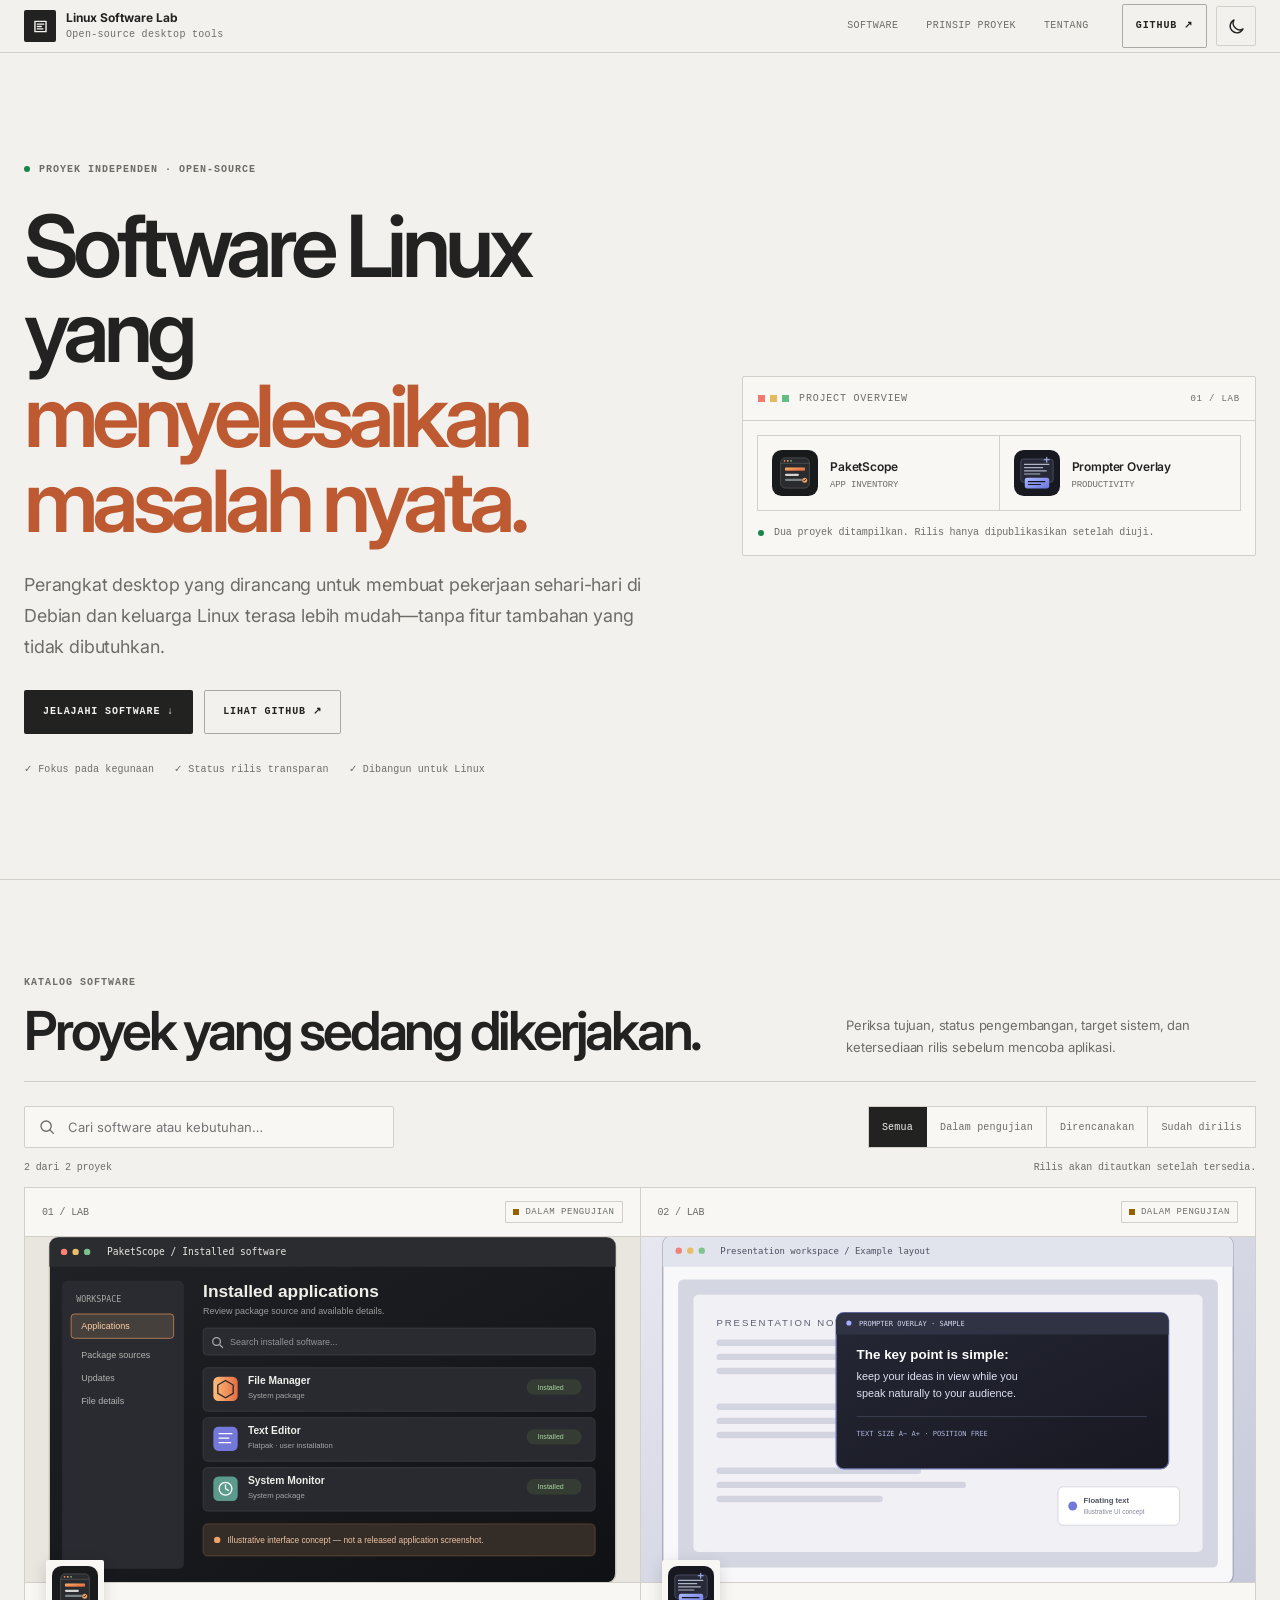
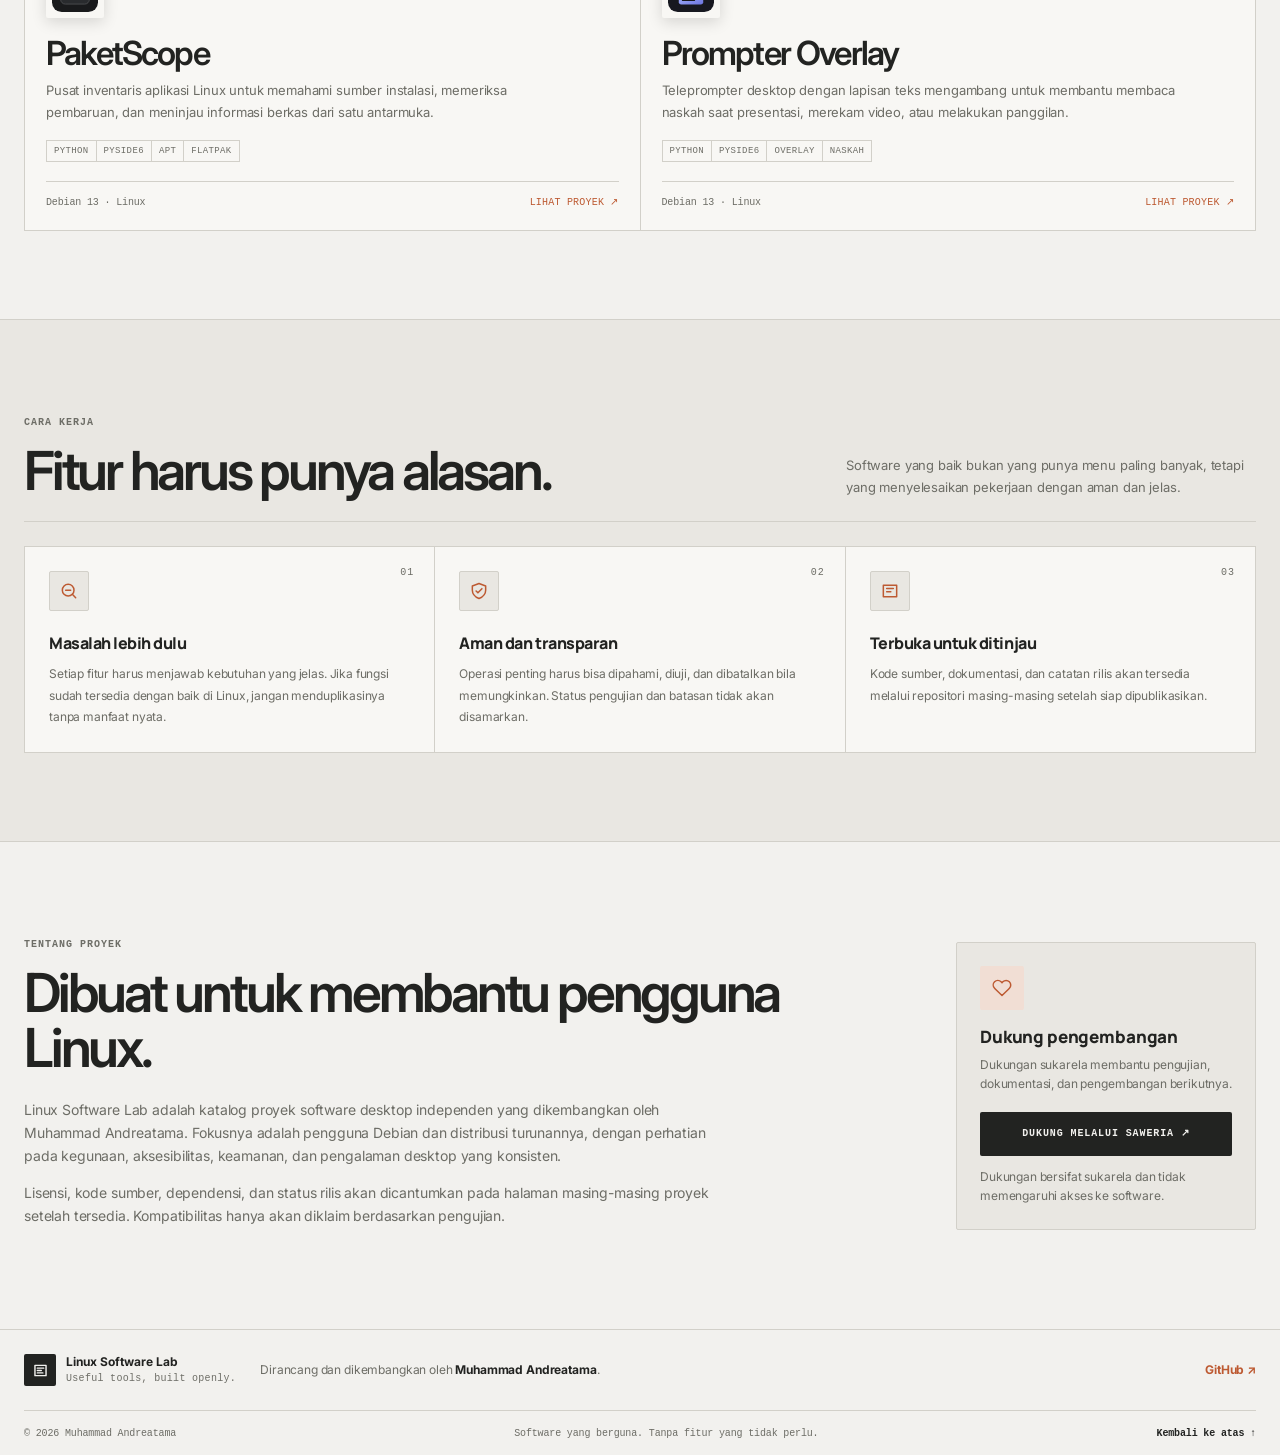
==== commit 5c909b56: "Refine hero with original app icon tiles and correct SVG favicon type" ====
--- a/index.html
+++ b/index.html
@@ -6,7 +6,7 @@
 <meta name="description" content="Kumpulan software desktop open-source yang berfokus pada kebutuhan nyata pengguna Debian dan keluarga Linux.">
 <meta name="author" content="Muhammad Andreatama"><meta name="robots" content="index,follow"><link rel="canonical" href="https://muhammadandrea.vercel.app/">
 <meta property="og:type" content="website"><meta property="og:title" content="Linux Software Lab — Software Linux yang berguna"><meta property="og:description" content="Software desktop open-source untuk menyelesaikan masalah nyata pengguna Debian dan keluarga Linux."><meta property="og:url" content="https://muhammadandrea.vercel.app/"><meta property="og:locale" content="id_ID">
-<link rel="icon" href="/favicon.png" type="image/png"><link rel="preconnect" href="https://fonts.googleapis.com"><link rel="preconnect" href="https://fonts.gstatic.com" crossorigin><link href="https://fonts.googleapis.com/css2?family=Inter:wght@400;500;600;700&family=Manrope:wght@600;700;800&display=swap" rel="stylesheet">
+<link rel="icon" href="/assets/images/linux-software-lab.svg" type="image/svg+xml"><link rel="preconnect" href="https://fonts.googleapis.com"><link rel="preconnect" href="https://fonts.gstatic.com" crossorigin><link href="https://fonts.googleapis.com/css2?family=Inter:wght@400;500;600;700&family=Manrope:wght@600;700;800&display=swap" rel="stylesheet">
 <link rel="stylesheet" href="/assets/css/site.css"><script src="/assets/js/site.js" defer></script>
 </head>
 <body>
@@ -18,7 +18,7 @@
 </div></header>
 <main id="main">
 <section class="hero"><div class="container hero-grid"><div class="hero-copy"><span class="eyebrow"><span class="status-dot"></span> Proyek independen · Open-source</span><h1>Software Linux yang <span>menyelesaikan masalah nyata.</span></h1><p class="hero-lead">Perangkat desktop yang dirancang untuk membuat pekerjaan sehari-hari di Debian dan keluarga Linux terasa lebih mudah—tanpa fitur tambahan yang tidak dibutuhkan.</p><div class="hero-actions"><a class="btn btn-primary" href="#software">Jelajahi software ↓</a><a class="btn btn-secondary" href="https://github.com/M-TamDre07" target="_blank" rel="noopener noreferrer">Lihat GitHub ↗</a></div><div class="hero-notes"><span>✓ Fokus pada kegunaan</span><span>✓ Status rilis transparan</span><span>✓ Dibangun untuk Linux</span></div></div>
-<div class="hero-panel" aria-label="Ringkasan proyek"><div class="panel-top"><span class="window-dots"><i></i><i></i><i></i></span><span>PROJECT OVERVIEW</span><span class="panel-index">01 / LAB</span></div><div class="terminal-card"><div class="terminal-label"><span class="terminal-symbol">›_</span><span>software status</span></div><div class="terminal-line"><span class="terminal-key">platform</span><strong>Debian &amp; Linux</strong></div><div class="terminal-line"><span class="terminal-key">approach</span><strong>Problem-first</strong></div><div class="terminal-line"><span class="terminal-key">distribution</span><strong>GitHub + .deb</strong></div><div class="terminal-line"><span class="terminal-key">release policy</span><strong class="text-accent">Test before release</strong></div></div><div class="panel-bottom"><span class="pulse"></span> Dibangun bertahap, diuji secara terbuka.</div></div></div></section>
+<div class="hero-panel" aria-label="Ringkasan proyek"><div class="panel-top"><span class="window-dots"><i></i><i></i><i></i></span><span>PROJECT OVERVIEW</span><span class="panel-index">01 / LAB</span></div><div class="hero-app-roster"><div class="hero-app-tile"><img src="/assets/images/paketscope-icon.svg" alt="" width="46" height="46"><div><strong>PaketScope</strong><small>APP INVENTORY</small></div></div><div class="hero-app-tile"><img src="/assets/images/prompter-overlay-icon.svg" alt="" width="46" height="46"><div><strong>Prompter Overlay</strong><small>PRODUCTIVITY</small></div></div></div><div class="panel-bottom"><span class="pulse"></span> Dua proyek ditampilkan. Rilis hanya dipublikasikan setelah diuji.</div></div></div></section>
 <section class="section" id="software"><div class="container"><div class="section-heading"><div><span class="eyebrow">KATALOG SOFTWARE</span><h2>Proyek yang sedang dikerjakan.</h2></div><p>Periksa tujuan, status pengembangan, target sistem, dan ketersediaan rilis sebelum mencoba aplikasi.</p></div>
 <div class="catalog-toolbar"><label class="search-box"><svg viewBox="0 0 24 24" aria-hidden="true"><circle cx="10.8" cy="10.8" r="6.8"/><path d="m16 16 4.5 4.5"/></svg><span class="sr-only">Cari software</span><input id="softwareSearch" type="search" placeholder="Cari software atau kebutuhan…" autocomplete="off"></label><div class="filter-list" role="group" aria-label="Filter status software"><button class="filter-btn is-active" type="button" data-filter="all" aria-pressed="true">Semua</button><button class="filter-btn" type="button" data-filter="testing" aria-pressed="false">Dalam pengujian</button><button class="filter-btn" type="button" data-filter="planned" aria-pressed="false">Direncanakan</button><button class="filter-btn" type="button" data-filter="released" aria-pressed="false">Sudah dirilis</button></div></div>
 <div class="catalog-meta"><span id="resultCount" aria-live="polite">Memuat katalog…</span><span>Rilis akan ditautkan setelah tersedia.</span></div><div class="software-grid" id="softwareGrid" aria-live="polite"><article class="software-card skeleton" aria-hidden="true"><div class="skeleton-icon"></div><div class="skeleton-line"></div><div class="skeleton-line short"></div></article><article class="software-card skeleton" aria-hidden="true"><div class="skeleton-icon"></div><div class="skeleton-line"></div><div class="skeleton-line short"></div></article></div><noscript><p class="notice">Aktifkan JavaScript untuk memuat katalog software.</p></noscript>
--- a/assets/css/site.css
+++ b/assets/css/site.css
@@ -10,3 +10,116 @@
 @media(max-width:900px){.nav{gap:15px}.nav-links{gap:16px}.hero-grid{grid-template-columns:minmax(0,1fr) minmax(270px,.8fr);gap:28px}.catalog-toolbar{align-items:flex-start;flex-direction:column}.search-box{width:100%;max-width:none}.about-panel{grid-template-columns:minmax(0,1fr) 280px;gap:28px}.principle-grid{grid-template-columns:1fr 1fr}.principle-card:last-child{grid-column:1/-1}}
 @media(max-width:700px){.container{width:min(calc(100% - 32px),var(--max))}.nav{min-height:64px}.brand-mark{width:37px;height:37px}.brand-copy strong{font-size:12px}.brand-copy small{font-size:10px}.desktop-github{display:none}.menu-btn{display:grid}.nav-links{display:none;position:absolute;top:calc(100% + 1px);left:0;right:0;flex-direction:column;align-items:stretch;gap:0;padding:10px 16px 16px;background:var(--bg);border-bottom:1px solid var(--line);box-shadow:var(--shadow)}.nav-links.is-open{display:flex}.nav-links a{padding:13px 8px;border-bottom:1px solid var(--line)}.nav-links a:last-child{border-bottom:0}.hero-grid{grid-template-columns:1fr;padding-block:65px}.hero-panel{max-width:560px}.hero-notes{display:grid;gap:10px}.section-heading{display:block}.section-heading>p{margin-top:14px}.software-grid{grid-template-columns:1fr}.summary{min-height:0}.catalog-meta{align-items:flex-start;flex-direction:column;gap:4px}.filter-list{width:100%;overflow-x:auto;flex-wrap:nowrap;padding-bottom:4px}.filter-btn{flex-shrink:0}.principle-grid{grid-template-columns:1fr}.principle-card:last-child{grid-column:auto}.about-panel{grid-template-columns:1fr}.support-card{max-width:430px}.footer-main{align-items:flex-start;flex-direction:column;gap:17px}.footer-main>p{margin:0}.footer-bottom{flex-direction:column}.section{padding:60px 0}}
 @media(prefers-reduced-motion:reduce){html{scroll-behavior:auto}*,*::before,*::after{animation-duration:.001ms!important;animation-iteration-count:1!important;transition-duration:.001ms!important;scroll-behavior:auto!important}}@media(forced-colors:active){.btn,.icon-btn,.menu-btn,.software-card,.principle-card{border:1px solid ButtonText}.card-link,.footer-link{text-decoration:underline}}
+
+
+/* ArtCraft-inspired editorial system: original styles and assets for Linux Software Lab */
+:root{--bg:#f2f1ee;--surface:#e9e7e2;--surface-2:#f8f7f4;--surface-3:#dedbd4;--text:#222321;--muted:#6d6d66;--line:#d2d0c9;--line-strong:#aaa9a1;--accent:#bd5a32;--accent-2:#4d7770;--accent-soft:#f1ded4;--max:1280px;--radius:2px;--radius-lg:2px;--shadow:0 12px 35px rgba(35,32,27,.08);--focus:0 0 0 3px rgba(189,90,50,.22);color-scheme:light}
+html[data-theme=dark]{--bg:#0d0e0f;--surface:#151617;--surface-2:#111213;--surface-3:#202123;--text:#eeece6;--muted:#a6a39a;--line:#2b2c2d;--line-strong:#515252;--accent:#e28a63;--accent-2:#8db6ac;--accent-soft:#35241d;--shadow:0 14px 40px rgba(0,0,0,.25);--focus:0 0 0 3px rgba(226,138,99,.2);color-scheme:dark}
+body{font-family:Inter,system-ui,sans-serif;line-height:1.65;letter-spacing:-.01em}
+.container{width:min(calc(100% - 48px),var(--max))}
+.site-header{background:color-mix(in srgb,var(--bg) 92%,transparent);backdrop-filter:blur(12px)}
+.nav{min-height:52px;gap:20px}
+.brand{gap:10px}.brand-mark{width:32px;height:32px;border-radius:2px;background:var(--text);color:var(--bg);border:0}.brand-mark svg{width:19px;height:19px}.brand-copy strong{font:700 12px/1.35 Inter,sans-serif;letter-spacing:0}.brand-copy small{font:10px/1.4 ui-monospace,SFMono-Regular,monospace;letter-spacing:.03em}
+.nav-links{gap:2px}.nav-links a{height:52px;display:flex;align-items:center;padding:0 13px;font:10px/1 ui-monospace,SFMono-Regular,monospace;letter-spacing:.04em;text-transform:uppercase}.nav-links a:hover{background:var(--text);color:var(--bg)}
+.btn{border-radius:2px;min-height:44px;font:700 10px/1.2 ui-monospace,SFMono-Regular,monospace;text-transform:uppercase;letter-spacing:.09em;box-shadow:none!important}.btn-primary{background:var(--text);color:var(--bg)}.btn-primary:hover{background:var(--accent);color:#fff}.btn-secondary{background:transparent;border-color:var(--line-strong)}.btn-secondary:hover{background:var(--text);color:var(--bg);border-color:var(--text)}
+.icon-btn,.menu-btn{border-radius:2px;border-color:var(--line);background:transparent}
+.hero{background:var(--bg);border-bottom:1px solid var(--line)}
+.hero-grid{padding-block:clamp(55px,8vw,105px);grid-template-columns:minmax(0,1.12fr) minmax(300px,.88fr);gap:clamp(28px,5vw,74px)}
+.eyebrow{font:700 10px/1.5 ui-monospace,SFMono-Regular,monospace;letter-spacing:.1em;color:var(--muted)}
+.status-dot,.pulse{width:6px;height:6px;box-shadow:none}
+h1,h2{font-family:Inter,system-ui,sans-serif;letter-spacing:-.065em;line-height:.99}
+h1{font-size:clamp(3rem,6.7vw,6.3rem);font-weight:600;margin:24px 0 25px;max-width:800px}
+h1 span{color:var(--accent)}
+.hero-lead{font-size:clamp(15px,1.4vw,18px);line-height:1.75;max-width:620px}
+.hero-notes{font:10px/1.5 ui-monospace,SFMono-Regular,monospace;letter-spacing:.01em}
+.hero-panel{border-radius:2px;padding:0;background:var(--surface-2);box-shadow:none;border:1px solid var(--line)}
+.panel-top{min-height:44px;padding:0 15px;border-bottom:1px solid var(--line);font:10px ui-monospace,SFMono-Regular,monospace;letter-spacing:.08em}
+.window-dots i{border-radius:0;width:7px;height:7px}
+.terminal-card{margin:14px;padding:18px 18px 8px;border-radius:2px;background:var(--surface);border:1px solid var(--line)}
+.terminal-label,.terminal-line{font-family:ui-monospace,SFMono-Regular,monospace;font-size:11px}
+.terminal-symbol{border-radius:2px}
+.terminal-line{padding:14px 0}.terminal-line strong{font-family:Inter,sans-serif;font-size:11px}
+.panel-bottom{padding:0 15px 15px;font:10px/1.5 ui-monospace,SFMono-Regular,monospace}
+.section{padding:clamp(55px,7vw,88px) 0}
+.section-alt{background:var(--surface);border-block:1px solid var(--line)}
+.section-heading{padding-bottom:23px;border-bottom:1px solid var(--line);margin-bottom:24px}
+.section-heading h2,.about-panel h2{font-size:clamp(2rem,4.2vw,3.8rem);letter-spacing:-.06em;line-height:1.03;font-weight:600}
+.section-heading>p{font-size:13px;line-height:1.7}
+.catalog-toolbar{margin:24px 0 14px;align-items:center}
+.search-box{border-radius:2px;background:var(--surface-2);border-color:var(--line);min-height:42px}
+.filter-list{gap:0;border:1px solid var(--line);background:var(--line)}
+.filter-btn{border:0;border-right:1px solid var(--line);border-radius:0;background:var(--surface-2);font:10px ui-monospace,SFMono-Regular,monospace;letter-spacing:.02em;min-height:40px}
+.filter-btn:last-child{border-right:0}.filter-btn:hover,.filter-btn.is-active{background:var(--text);color:var(--bg);border-color:var(--text)}
+.catalog-meta{font:10px ui-monospace,SFMono-Regular,monospace}
+.software-grid{gap:1px;background:var(--line);border:1px solid var(--line);grid-template-columns:repeat(2,minmax(0,1fr))}
+.software-card{padding:0;border:0;border-radius:0;background:var(--surface-2);transition:background .2s}
+.software-card:hover{transform:none;box-shadow:none;background:var(--surface)}
+.software-card-top{padding:13px 17px;border-bottom:1px solid var(--line);align-items:center}
+.software-card-top .app-icon{display:none}
+.status-badge{border-radius:0;background:transparent;padding:5px 7px;font:9px ui-monospace,SFMono-Regular,monospace;text-transform:uppercase;letter-spacing:.06em}
+.status-badge:before{border-radius:0}
+.software-index{font:10px ui-monospace,SFMono-Regular,monospace;color:var(--muted)}
+.software-preview{display:block;position:relative;aspect-ratio:16/9;overflow:hidden;background:var(--surface);border-bottom:1px solid var(--line)}
+.software-preview img{display:block;width:100%;height:100%;object-fit:cover;transition:transform .45s ease}
+.software-card:hover .software-preview img{transform:scale(1.025)}
+.software-card-content{padding:0 21px 22px;display:flex;flex-direction:column;flex:1}
+.software-card-heading{display:flex;align-items:center;gap:13px;margin-top:-23px;position:relative}
+.software-card-heading .app-icon{width:58px;height:58px;border-radius:2px;border:2px solid var(--surface-2);background:var(--surface-2);padding:4px;box-shadow:0 4px 15px rgba(0,0,0,.14)}
+.software-card-heading .app-icon img{display:block;width:100%;height:100%;object-fit:cover}
+.software-card h3{margin:18px 0 8px;font:600 clamp(1.5rem,2.6vw,2.2rem)/1.05 Inter,sans-serif;letter-spacing:-.055em}
+.summary{min-height:0;margin-bottom:17px;font-size:13px;line-height:1.7;max-width:520px}
+.tag-list{gap:0;margin-bottom:20px}
+.tag{border-radius:0;border-color:var(--line);font:9px ui-monospace,SFMono-Regular,monospace;text-transform:uppercase;letter-spacing:.04em;padding:5px 7px;margin:0 -1px -1px 0}
+.card-bottom{padding-top:14px;border-top:1px solid var(--line)}
+.card-bottom small,.card-link{font:10px ui-monospace,SFMono-Regular,monospace}
+.card-link{letter-spacing:.02em;text-transform:uppercase}
+.empty-state{border-radius:0}
+.principle-grid{gap:1px;background:var(--line);border:1px solid var(--line)}
+.principle-card{border:0;border-radius:0;background:var(--surface-2);padding:24px}
+.principle-number{font:10px ui-monospace,SFMono-Regular,monospace}
+.principle-icon{border-radius:2px;background:var(--surface);width:40px;height:40px}
+.principle-card h3{font-size:16px;letter-spacing:-.03em}
+.about-panel{grid-template-columns:minmax(0,1fr) 300px}
+.about-panel h2{margin-bottom:22px}
+.support-card{border-radius:2px;background:var(--surface);padding:23px}
+.support-icon{border-radius:2px}
+.site-footer{background:var(--bg)}
+.footer-main{padding:24px 0}.footer-bottom{font:10px ui-monospace,SFMono-Regular,monospace}
+@media(max-width:900px){.nav-links a{padding-inline:8px}.hero-grid{grid-template-columns:1fr minmax(270px,.85fr)}.about-panel{grid-template-columns:minmax(0,1fr) 270px}}
+@media(max-width:700px){.container{width:min(calc(100% - 28px),var(--max))}.nav{min-height:52px}.nav-links{top:calc(100% + 1px);padding:7px 14px 13px}.nav-links a{height:auto;padding:14px 8px}.hero-grid{grid-template-columns:1fr;padding-block:54px}.hero-panel{max-width:none}.section-heading{padding-bottom:18px}.software-grid{grid-template-columns:1fr}.software-card-content{padding-inline:17px}.software-card h3{font-size:2rem}.catalog-meta{gap:7px}.about-panel{grid-template-columns:1fr}.filter-list{border-radius:0}.filter-btn{font-size:9px;padding-inline:10px}.footer-main{gap:15px}}
+@media(prefers-reduced-motion:reduce){.software-card:hover .software-preview img{transform:none}}
+
+
+/* Software detail pages */
+.detail-layout{display:grid;grid-template-columns:minmax(0,.9fr) minmax(0,1.1fr);gap:clamp(30px,5vw,76px);align-items:center}
+.detail-title-row{display:flex;align-items:center;gap:15px;margin-top:25px}
+.detail-icon{width:64px;height:64px;object-fit:cover;box-shadow:0 6px 20px rgba(0,0,0,.14)}
+.detail-category{font:10px ui-monospace,SFMono-Regular,monospace;letter-spacing:.08em;text-transform:uppercase;color:var(--muted)}
+.detail-copy h1{font-size:clamp(2.8rem,5.5vw,5.4rem);margin:22px 0}
+.detail-copy h1 span{color:var(--accent)}
+.detail-disclaimer{font:10px/1.6 ui-monospace,SFMono-Regular,monospace;color:var(--muted);margin:20px 0 0;max-width:490px}
+.detail-art{min-width:0;border:1px solid var(--line);background:var(--surface-2)}
+.detail-art-top,.detail-art-caption{display:flex;justify-content:space-between;gap:12px;padding:12px 14px;font:9px ui-monospace,SFMono-Regular,monospace;letter-spacing:.08em;color:var(--muted)}
+.detail-art-top{border-bottom:1px solid var(--line)}
+.detail-art img{display:block;width:100%;height:auto;aspect-ratio:16/10;object-fit:cover}
+.detail-art-caption{border-top:1px solid var(--line)}
+.detail-body-grid{display:grid;grid-template-columns:minmax(0,1fr) 320px;gap:clamp(30px,7vw,100px);align-items:start}
+.detail-body h2{font-size:clamp(2rem,4.5vw,3.6rem);letter-spacing:-.06em;line-height:1.04;font-weight:600;margin:15px 0 24px}
+.detail-body p{max-width:720px;color:var(--muted);font-size:14px;line-height:1.85}
+.detail-spec{border:1px solid var(--line);background:var(--surface-2);padding:18px}
+.detail-spec-head{display:flex;align-items:center;gap:11px;padding-bottom:17px;border-bottom:1px solid var(--line)}
+.detail-spec-head img{object-fit:cover}
+.detail-spec-head div{display:grid;gap:3px}.detail-spec-head strong{font-size:14px}.detail-spec-head small{font:10px ui-monospace,SFMono-Regular,monospace;color:var(--muted)}
+.detail-spec-row{display:flex;justify-content:space-between;align-items:flex-start;gap:12px;padding:14px 0;border-bottom:1px solid var(--line)}
+.detail-spec-row span{font:9px ui-monospace,SFMono-Regular,monospace;letter-spacing:.04em;color:var(--muted)}
+.detail-spec-row strong{text-align:right;font-size:11px;font-weight:600;max-width:58%}
+.detail-spec-note{margin:16px 0;font-size:11px;line-height:1.7;color:var(--muted)}
+.detail-spec .btn{margin-top:3px}
+.hero-app-roster{display:grid;grid-template-columns:repeat(2,minmax(0,1fr));gap:1px;background:var(--line);border:1px solid var(--line);margin:14px}
+.hero-app-tile{display:flex;align-items:center;gap:12px;min-width:0;padding:14px;background:var(--surface-2)}
+.hero-app-tile img{width:46px;height:46px;flex-shrink:0;object-fit:cover}
+.hero-app-tile div{display:grid;gap:3px;min-width:0}
+.hero-app-tile strong{font-size:12px;font-weight:600}
+.hero-app-tile small{font:9px ui-monospace,SFMono-Regular,monospace;color:var(--muted)}
+@media(max-width:900px){.detail-layout{grid-template-columns:1fr}.detail-art{max-width:800px}.detail-body-grid{grid-template-columns:minmax(0,1fr) 280px}}
+@media(max-width:700px){.detail-layout{gap:30px}.detail-copy h1{font-size:clamp(2.8rem,12vw,4.2rem)}.detail-body-grid{grid-template-columns:1fr}.detail-spec{max-width:520px}.detail-title-row{margin-top:20px}.hero-app-roster{grid-template-columns:1fr 1fr}.hero-app-tile{padding:10px;gap:8px}.hero-app-tile img{width:38px;height:38px}}
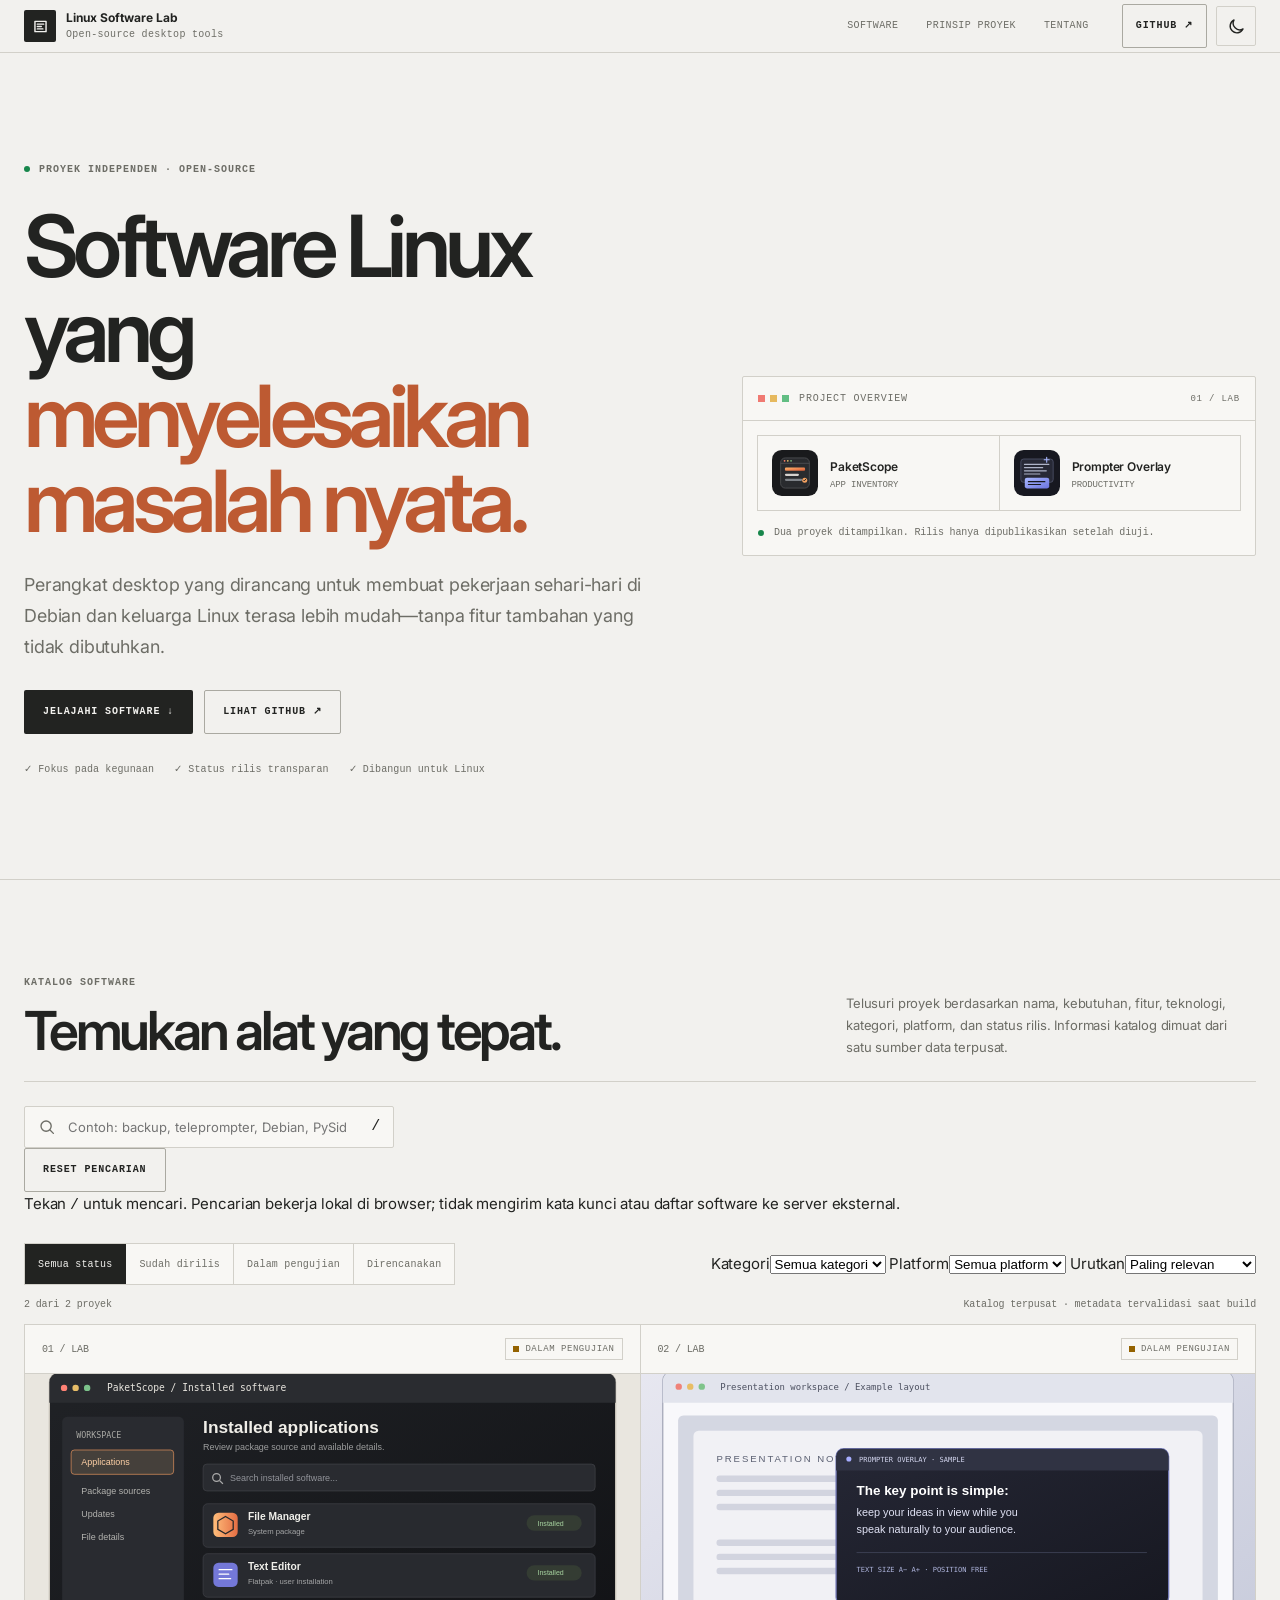
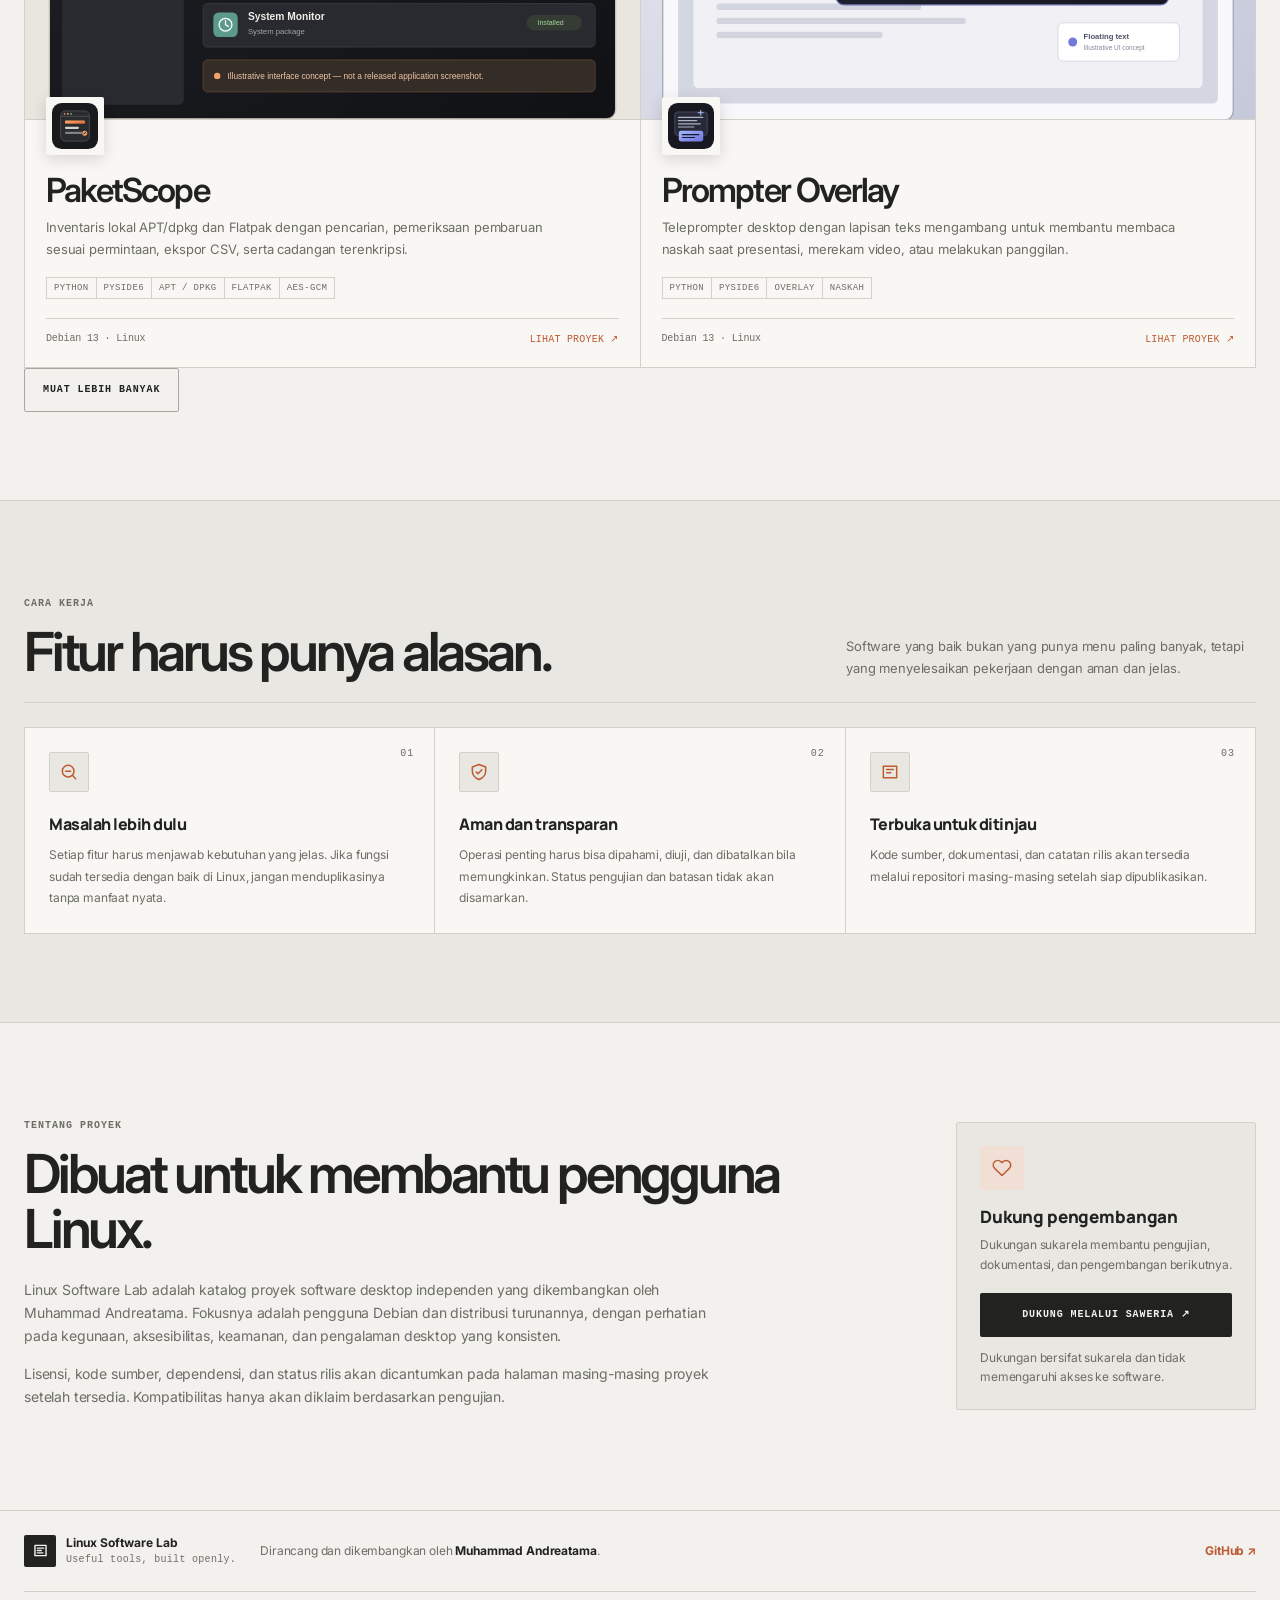
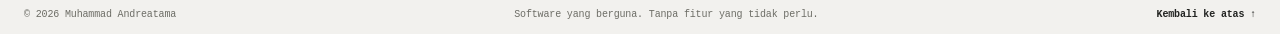
==== commit 9fd7b877: "Prepare scalable software catalog controls" ====
--- a/index.html
+++ b/index.html
@@ -19,9 +19,24 @@
 <main id="main">
 <section class="hero"><div class="container hero-grid"><div class="hero-copy"><span class="eyebrow"><span class="status-dot"></span> Proyek independen · Open-source</span><h1>Software Linux yang <span>menyelesaikan masalah nyata.</span></h1><p class="hero-lead">Perangkat desktop yang dirancang untuk membuat pekerjaan sehari-hari di Debian dan keluarga Linux terasa lebih mudah—tanpa fitur tambahan yang tidak dibutuhkan.</p><div class="hero-actions"><a class="btn btn-primary" href="#software">Jelajahi software ↓</a><a class="btn btn-secondary" href="https://github.com/M-TamDre07" target="_blank" rel="noopener noreferrer">Lihat GitHub ↗</a></div><div class="hero-notes"><span>✓ Fokus pada kegunaan</span><span>✓ Status rilis transparan</span><span>✓ Dibangun untuk Linux</span></div></div>
 <div class="hero-panel" aria-label="Ringkasan proyek"><div class="panel-top"><span class="window-dots"><i></i><i></i><i></i></span><span>PROJECT OVERVIEW</span><span class="panel-index">01 / LAB</span></div><div class="hero-app-roster"><div class="hero-app-tile"><img src="/assets/images/paketscope-icon.svg" alt="" width="46" height="46"><div><strong>PaketScope</strong><small>APP INVENTORY</small></div></div><div class="hero-app-tile"><img src="/assets/images/prompter-overlay-icon.svg" alt="" width="46" height="46"><div><strong>Prompter Overlay</strong><small>PRODUCTIVITY</small></div></div></div><div class="panel-bottom"><span class="pulse"></span> Dua proyek ditampilkan. Rilis hanya dipublikasikan setelah diuji.</div></div></div></section>
-<section class="section" id="software"><div class="container"><div class="section-heading"><div><span class="eyebrow">KATALOG SOFTWARE</span><h2>Proyek yang sedang dikerjakan.</h2></div><p>Periksa tujuan, status pengembangan, target sistem, dan ketersediaan rilis sebelum mencoba aplikasi.</p></div>
-<div class="catalog-toolbar"><label class="search-box"><svg viewBox="0 0 24 24" aria-hidden="true"><circle cx="10.8" cy="10.8" r="6.8"/><path d="m16 16 4.5 4.5"/></svg><span class="sr-only">Cari software</span><input id="softwareSearch" type="search" placeholder="Cari software atau kebutuhan…" autocomplete="off"></label><div class="filter-list" role="group" aria-label="Filter status software"><button class="filter-btn is-active" type="button" data-filter="all" aria-pressed="true">Semua</button><button class="filter-btn" type="button" data-filter="testing" aria-pressed="false">Dalam pengujian</button><button class="filter-btn" type="button" data-filter="planned" aria-pressed="false">Direncanakan</button><button class="filter-btn" type="button" data-filter="released" aria-pressed="false">Sudah dirilis</button></div></div>
-<div class="catalog-meta"><span id="resultCount" aria-live="polite">Memuat katalog…</span><span>Rilis akan ditautkan setelah tersedia.</span></div><div class="software-grid" id="softwareGrid" aria-live="polite"><article class="software-card skeleton" aria-hidden="true"><div class="skeleton-icon"></div><div class="skeleton-line"></div><div class="skeleton-line short"></div></article><article class="software-card skeleton" aria-hidden="true"><div class="skeleton-icon"></div><div class="skeleton-line"></div><div class="skeleton-line short"></div></article></div><noscript><p class="notice">Aktifkan JavaScript untuk memuat katalog software.</p></noscript>
+<section class="section" id="software"><div class="container">
+<div class="section-heading"><div><span class="eyebrow">KATALOG SOFTWARE</span><h2>Temukan alat yang tepat.</h2></div><p>Telusuri proyek berdasarkan nama, kebutuhan, fitur, teknologi, kategori, platform, dan status rilis. Informasi katalog dimuat dari satu sumber data terpusat.</p></div>
+<div class="catalog-search-row">
+<label class="search-box catalog-search"><svg viewBox="0 0 24 24" aria-hidden="true"><circle cx="10.8" cy="10.8" r="6.8"/><path d="m16 16 4.5 4.5"/></svg><span class="sr-only">Cari software</span><input id="softwareSearch" type="search" placeholder="Contoh: backup, teleprompter, Debian, PySide6…" autocomplete="off" aria-describedby="searchHelp"><kbd class="search-shortcut">/</kbd></label>
+<button class="btn btn-secondary catalog-clear" id="clearFilters" type="button">Reset pencarian</button>
+</div>
+<p class="catalog-help" id="searchHelp">Tekan <kbd>/</kbd> untuk mencari. Pencarian bekerja lokal di browser; tidak mengirim kata kunci atau daftar software ke server eksternal.</p>
+<div class="catalog-toolbar catalog-toolbar-expanded">
+<div class="filter-list" id="statusFilters" role="group" aria-label="Filter status software"><button class="filter-btn is-active" type="button" data-filter="all" aria-pressed="true">Semua status</button><button class="filter-btn" type="button" data-filter="released" aria-pressed="false">Sudah dirilis</button><button class="filter-btn" type="button" data-filter="testing" aria-pressed="false">Dalam pengujian</button><button class="filter-btn" type="button" data-filter="planned" aria-pressed="false">Direncanakan</button></div>
+<div class="catalog-selects">
+<label class="select-field"><span>Kategori</span><select id="categoryFilter"><option value="all">Semua kategori</option></select></label>
+<label class="select-field"><span>Platform</span><select id="platformFilter"><option value="all">Semua platform</option></select></label>
+<label class="select-field"><span>Urutkan</span><select id="sortFilter"><option value="relevance">Paling relevan</option><option value="name">Nama A–Z</option><option value="name-desc">Nama Z–A</option><option value="updated">Terbaru diperbarui</option><option value="status">Status rilis</option></select></label>
+</div></div>
+<div class="catalog-meta"><span id="resultCount" aria-live="polite">Memuat katalog…</span><span id="catalogHealth">Katalog terpusat · metadata tervalidasi saat build</span></div>
+<div class="software-grid" id="softwareGrid" aria-live="polite"><article class="software-card skeleton" aria-hidden="true"><div class="skeleton-icon"></div><div class="skeleton-line"></div><div class="skeleton-line short"></div></article><article class="software-card skeleton" aria-hidden="true"><div class="skeleton-icon"></div><div class="skeleton-line"></div><div class="skeleton-line short"></div></article></div>
+<div class="catalog-pagination"><span id="paginationSummary"></span><button class="btn btn-secondary" id="loadMore" type="button" hidden>Muat lebih banyak</button></div>
+<noscript><p class="notice">Aktifkan JavaScript untuk menjalankan pencarian dan memuat katalog software.</p></noscript>
 </div></section>
 <section class="section section-alt" id="prinsip"><div class="container"><div class="section-heading"><div><span class="eyebrow">CARA KERJA</span><h2>Fitur harus punya alasan.</h2></div><p>Software yang baik bukan yang punya menu paling banyak, tetapi yang menyelesaikan pekerjaan dengan aman dan jelas.</p></div><div class="principle-grid">
 <article class="principle-card"><span class="principle-number">01</span><div class="principle-icon"><svg viewBox="0 0 24 24"><circle cx="11" cy="11" r="7"/><path d="m16 16 4 4M8 11h6"/></svg></div><h3>Masalah lebih dulu</h3><p>Setiap fitur harus menjawab kebutuhan yang jelas. Jika fungsi sudah tersedia dengan baik di Linux, jangan menduplikasinya tanpa manfaat nyata.</p></article>
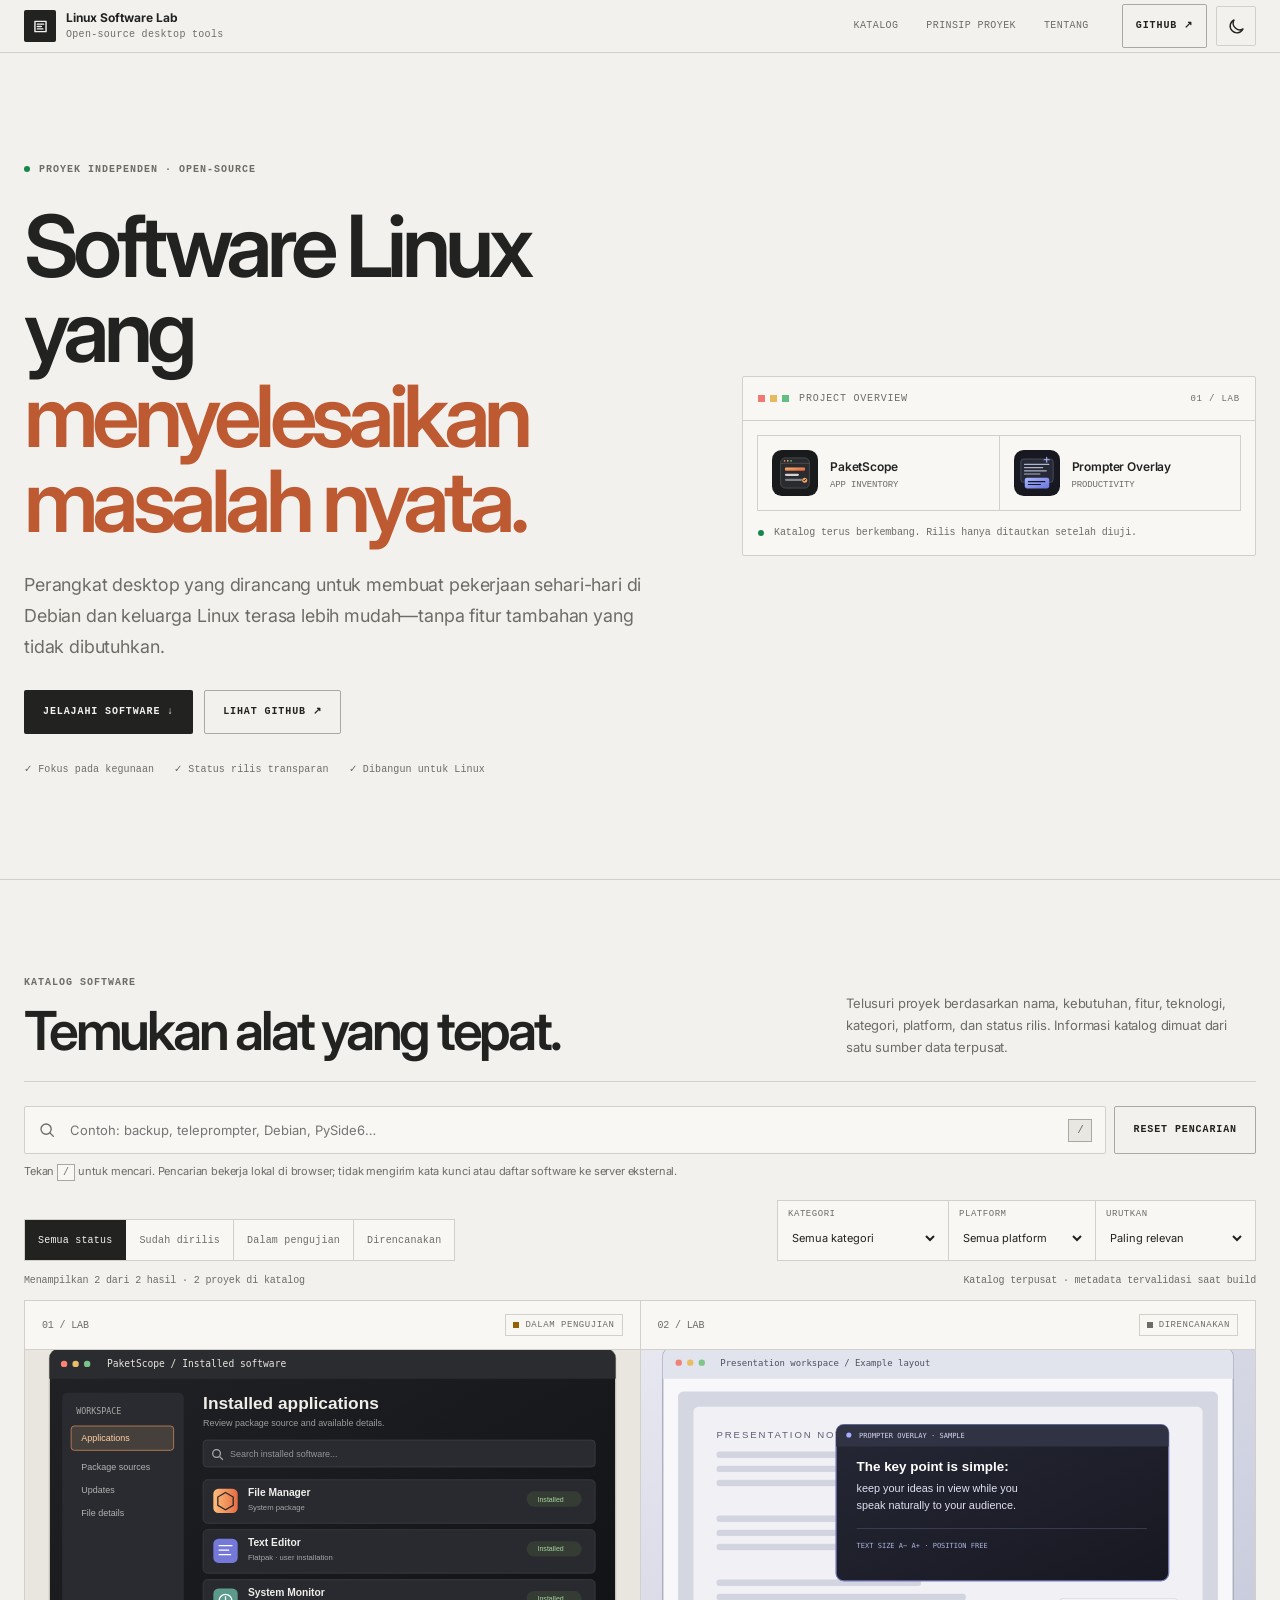
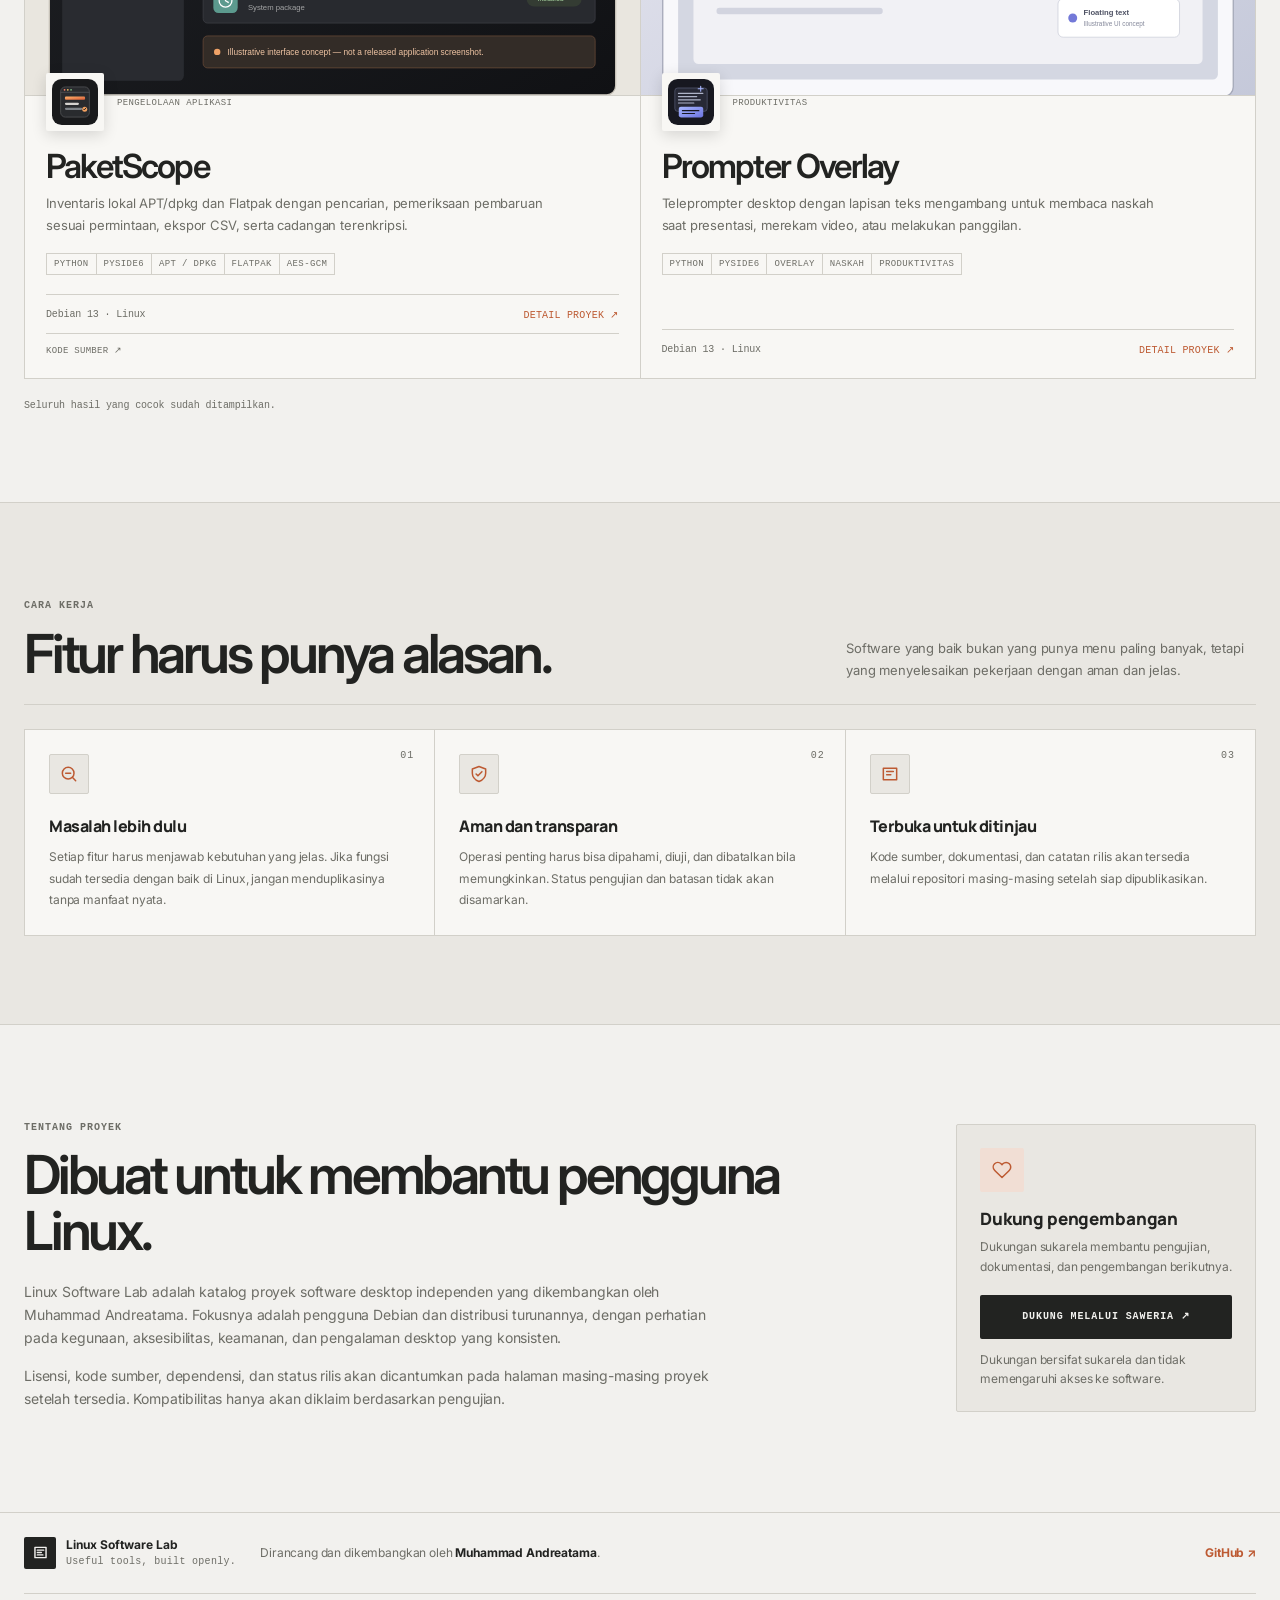
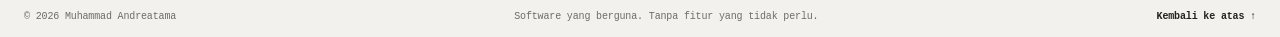
==== commit fbaad334: "Link site navigation to the dedicated software catalog" ====
--- a/index.html
+++ b/index.html
@@ -13,12 +13,12 @@
 <a class="skip-link" href="#main">Lewati ke konten</a>
 <header class="site-header"><div class="container nav">
 <a class="brand" href="/" aria-label="Linux Software Lab"><span class="brand-mark" aria-hidden="true"><svg viewBox="0 0 24 24"><path d="M5 5.5h14v13H5z"/><path d="M8 9h8M8 12h5M8 15h7"/></svg></span><span class="brand-copy"><strong>Linux Software Lab</strong><small>Open-source desktop tools</small></span></a>
-<nav class="nav-links" id="navLinks" aria-label="Navigasi utama"><a href="#software">Software</a><a href="#prinsip">Prinsip proyek</a><a href="#tentang">Tentang</a></nav>
+<nav class="nav-links" id="navLinks" aria-label="Navigasi utama"><a href="/software/">Katalog</a><a href="#prinsip">Prinsip proyek</a><a href="#tentang">Tentang</a></nav>
 <div class="nav-actions"><a class="btn btn-small btn-secondary desktop-github" href="https://github.com/M-TamDre07" target="_blank" rel="noopener noreferrer">GitHub ↗</a><button class="icon-btn" id="themeToggle" type="button" aria-label="Aktifkan mode gelap" title="Ganti tema"><svg viewBox="0 0 24 24" aria-hidden="true"><path d="M20.2 15.1A8.3 8.3 0 0 1 8.9 3.8 8.5 8.5 0 1 0 20.2 15.1Z"/></svg></button><button class="menu-btn" id="menuToggle" type="button" aria-expanded="false" aria-controls="navLinks" aria-label="Buka menu"><svg viewBox="0 0 24 24" aria-hidden="true"><path d="M4 7h16M4 12h16M4 17h16"/></svg></button></div>
 </div></header>
 <main id="main">
 <section class="hero"><div class="container hero-grid"><div class="hero-copy"><span class="eyebrow"><span class="status-dot"></span> Proyek independen · Open-source</span><h1>Software Linux yang <span>menyelesaikan masalah nyata.</span></h1><p class="hero-lead">Perangkat desktop yang dirancang untuk membuat pekerjaan sehari-hari di Debian dan keluarga Linux terasa lebih mudah—tanpa fitur tambahan yang tidak dibutuhkan.</p><div class="hero-actions"><a class="btn btn-primary" href="#software">Jelajahi software ↓</a><a class="btn btn-secondary" href="https://github.com/M-TamDre07" target="_blank" rel="noopener noreferrer">Lihat GitHub ↗</a></div><div class="hero-notes"><span>✓ Fokus pada kegunaan</span><span>✓ Status rilis transparan</span><span>✓ Dibangun untuk Linux</span></div></div>
-<div class="hero-panel" aria-label="Ringkasan proyek"><div class="panel-top"><span class="window-dots"><i></i><i></i><i></i></span><span>PROJECT OVERVIEW</span><span class="panel-index">01 / LAB</span></div><div class="hero-app-roster"><div class="hero-app-tile"><img src="/assets/images/paketscope-icon.svg" alt="" width="46" height="46"><div><strong>PaketScope</strong><small>APP INVENTORY</small></div></div><div class="hero-app-tile"><img src="/assets/images/prompter-overlay-icon.svg" alt="" width="46" height="46"><div><strong>Prompter Overlay</strong><small>PRODUCTIVITY</small></div></div></div><div class="panel-bottom"><span class="pulse"></span> Dua proyek ditampilkan. Rilis hanya dipublikasikan setelah diuji.</div></div></div></section>
+<div class="hero-panel" aria-label="Ringkasan proyek"><div class="panel-top"><span class="window-dots"><i></i><i></i><i></i></span><span>PROJECT OVERVIEW</span><span class="panel-index">01 / LAB</span></div><div class="hero-app-roster"><div class="hero-app-tile"><img src="/assets/images/paketscope-icon.svg" alt="" width="46" height="46"><div><strong>PaketScope</strong><small>APP INVENTORY</small></div></div><div class="hero-app-tile"><img src="/assets/images/prompter-overlay-icon.svg" alt="" width="46" height="46"><div><strong>Prompter Overlay</strong><small>PRODUCTIVITY</small></div></div></div><div class="panel-bottom"><span class="pulse"></span> Katalog terus berkembang. Rilis hanya ditautkan setelah diuji.</div></div></div></section>
 <section class="section" id="software"><div class="container">
 <div class="section-heading"><div><span class="eyebrow">KATALOG SOFTWARE</span><h2>Temukan alat yang tepat.</h2></div><p>Telusuri proyek berdasarkan nama, kebutuhan, fitur, teknologi, kategori, platform, dan status rilis. Informasi katalog dimuat dari satu sumber data terpusat.</p></div>
 <div class="catalog-search-row">
--- a/assets/css/site.css
+++ b/assets/css/site.css
@@ -123,3 +123,63 @@
 .hero-app-tile small{font:9px ui-monospace,SFMono-Regular,monospace;color:var(--muted)}
 @media(max-width:900px){.detail-layout{grid-template-columns:1fr}.detail-art{max-width:800px}.detail-body-grid{grid-template-columns:minmax(0,1fr) 280px}}
 @media(max-width:700px){.detail-layout{gap:30px}.detail-copy h1{font-size:clamp(2.8rem,12vw,4.2rem)}.detail-body-grid{grid-template-columns:1fr}.detail-spec{max-width:520px}.detail-title-row{margin-top:20px}.hero-app-roster{grid-template-columns:1fr 1fr}.hero-app-tile{padding:10px;gap:8px}.hero-app-tile img{width:38px;height:38px}}
+
+
+/* Scalable catalog controls — keeps the existing ArtCraft-inspired design language. */
+.catalog-search-row{display:flex;align-items:stretch;gap:8px;margin:24px 0 8px}
+.catalog-search{width:100%;max-width:none;min-height:48px;gap:12px}
+.catalog-search input{font-size:13px}
+.search-shortcut{display:inline-flex;align-items:center;justify-content:center;min-width:24px;height:23px;padding:0 6px;border:1px solid var(--line-strong);background:var(--surface);color:var(--muted);font:11px ui-monospace,SFMono-Regular,monospace}
+.catalog-clear{flex-shrink:0;min-height:48px}
+.catalog-help{margin:0 0 19px;color:var(--muted);font-size:11px;line-height:1.7}
+.catalog-help kbd{padding:2px 5px;border:1px solid var(--line-strong);background:var(--surface-2);font:10px ui-monospace,SFMono-Regular,monospace}
+.catalog-toolbar-expanded{display:flex;align-items:flex-end;justify-content:space-between;gap:16px;flex-wrap:wrap;margin:18px 0 14px}
+.catalog-selects{display:flex;gap:1px;background:var(--line);border:1px solid var(--line);flex-wrap:wrap}
+.select-field{display:grid;gap:5px;min-width:142px;padding:8px 10px;background:var(--surface-2)}
+.select-field>span{font:9px ui-monospace,SFMono-Regular,monospace;letter-spacing:.06em;text-transform:uppercase;color:var(--muted)}
+.select-field select{width:100%;max-width:220px;min-height:28px;padding:3px 22px 3px 0;border:0;border-radius:0;background:transparent;color:var(--text);font:11px Inter,system-ui,sans-serif;outline-offset:3px}
+.catalog-pagination{display:flex;align-items:center;justify-content:space-between;gap:14px;padding-top:19px}
+.catalog-pagination>span{font:10px/1.6 ui-monospace,SFMono-Regular,monospace;color:var(--muted)}
+.catalog-pagination [hidden]{display:none!important}
+.software-category{padding:3px 0 0;font:9px/1.4 ui-monospace,SFMono-Regular,monospace;letter-spacing:.04em;text-transform:uppercase;color:var(--muted)}
+.card-extra-links{display:flex;flex-wrap:wrap;gap:13px;margin-top:12px;padding-top:11px;border-top:1px solid var(--line)}
+.card-secondary-link{font:9px ui-monospace,SFMono-Regular,monospace;text-transform:uppercase;letter-spacing:.03em;color:var(--muted)}
+.card-secondary-link:hover{color:var(--accent);text-decoration:underline;text-underline-offset:4px}
+.card-link.is-muted{color:var(--muted);font-weight:400}
+.software-card[hidden]{display:none!important}
+@media(max-width:850px){
+ .catalog-toolbar-expanded{align-items:stretch;flex-direction:column}
+ .catalog-selects{display:grid;grid-template-columns:repeat(3,minmax(0,1fr))}
+ .select-field{min-width:0}
+ .select-field select{max-width:none}
+}
+@media(max-width:700px){
+ .catalog-search-row{flex-direction:column}
+ .catalog-clear{width:100%;min-height:42px}
+ .catalog-selects{grid-template-columns:1fr}
+ .select-field select{font-size:12px;min-height:34px}
+ .catalog-pagination{align-items:stretch;flex-direction:column}
+ .catalog-pagination .btn{width:100%}
+ .software-category{max-width:calc(100% - 72px)}
+}
+@media(forced-colors:active){
+ .search-shortcut,.select-field,.catalog-selects{border:1px solid ButtonText}
+ .card-secondary-link{text-decoration:underline}
+}
+
+
+/* Dedicated software directory landing section. */
+.catalog-page-hero{overflow:hidden;border-bottom:1px solid var(--line);background:var(--bg)}
+.catalog-page-heading{display:grid;grid-template-columns:minmax(0,1fr) minmax(230px,.44fr);gap:clamp(30px,7vw,100px);align-items:end;padding-block:clamp(56px,8vw,105px)}
+.catalog-page-heading h1{max-width:780px;margin:20px 0;font-size:clamp(3.2rem,7vw,6.8rem)}
+.catalog-page-heading h1 span{color:var(--accent)}
+.catalog-page-heading .hero-lead{margin-bottom:0;max-width:690px}
+.catalog-page-note{padding:19px;border:1px solid var(--line);background:var(--surface-2)}
+.catalog-page-note strong{display:block;margin:16px 0 8px;font-size:22px;line-height:1.12;letter-spacing:-.05em}
+.catalog-page-note p{margin:0 0 15px;color:var(--muted);font-size:12px;line-height:1.7}
+.catalog-trust-note{max-width:800px;color:var(--muted);font-size:14px;line-height:1.85}
+@media(max-width:760px){
+ .catalog-page-heading{grid-template-columns:1fr;gap:26px;padding-block:54px}
+ .catalog-page-heading h1{font-size:clamp(3rem,12vw,5rem)}
+ .catalog-page-note{max-width:560px}
+}
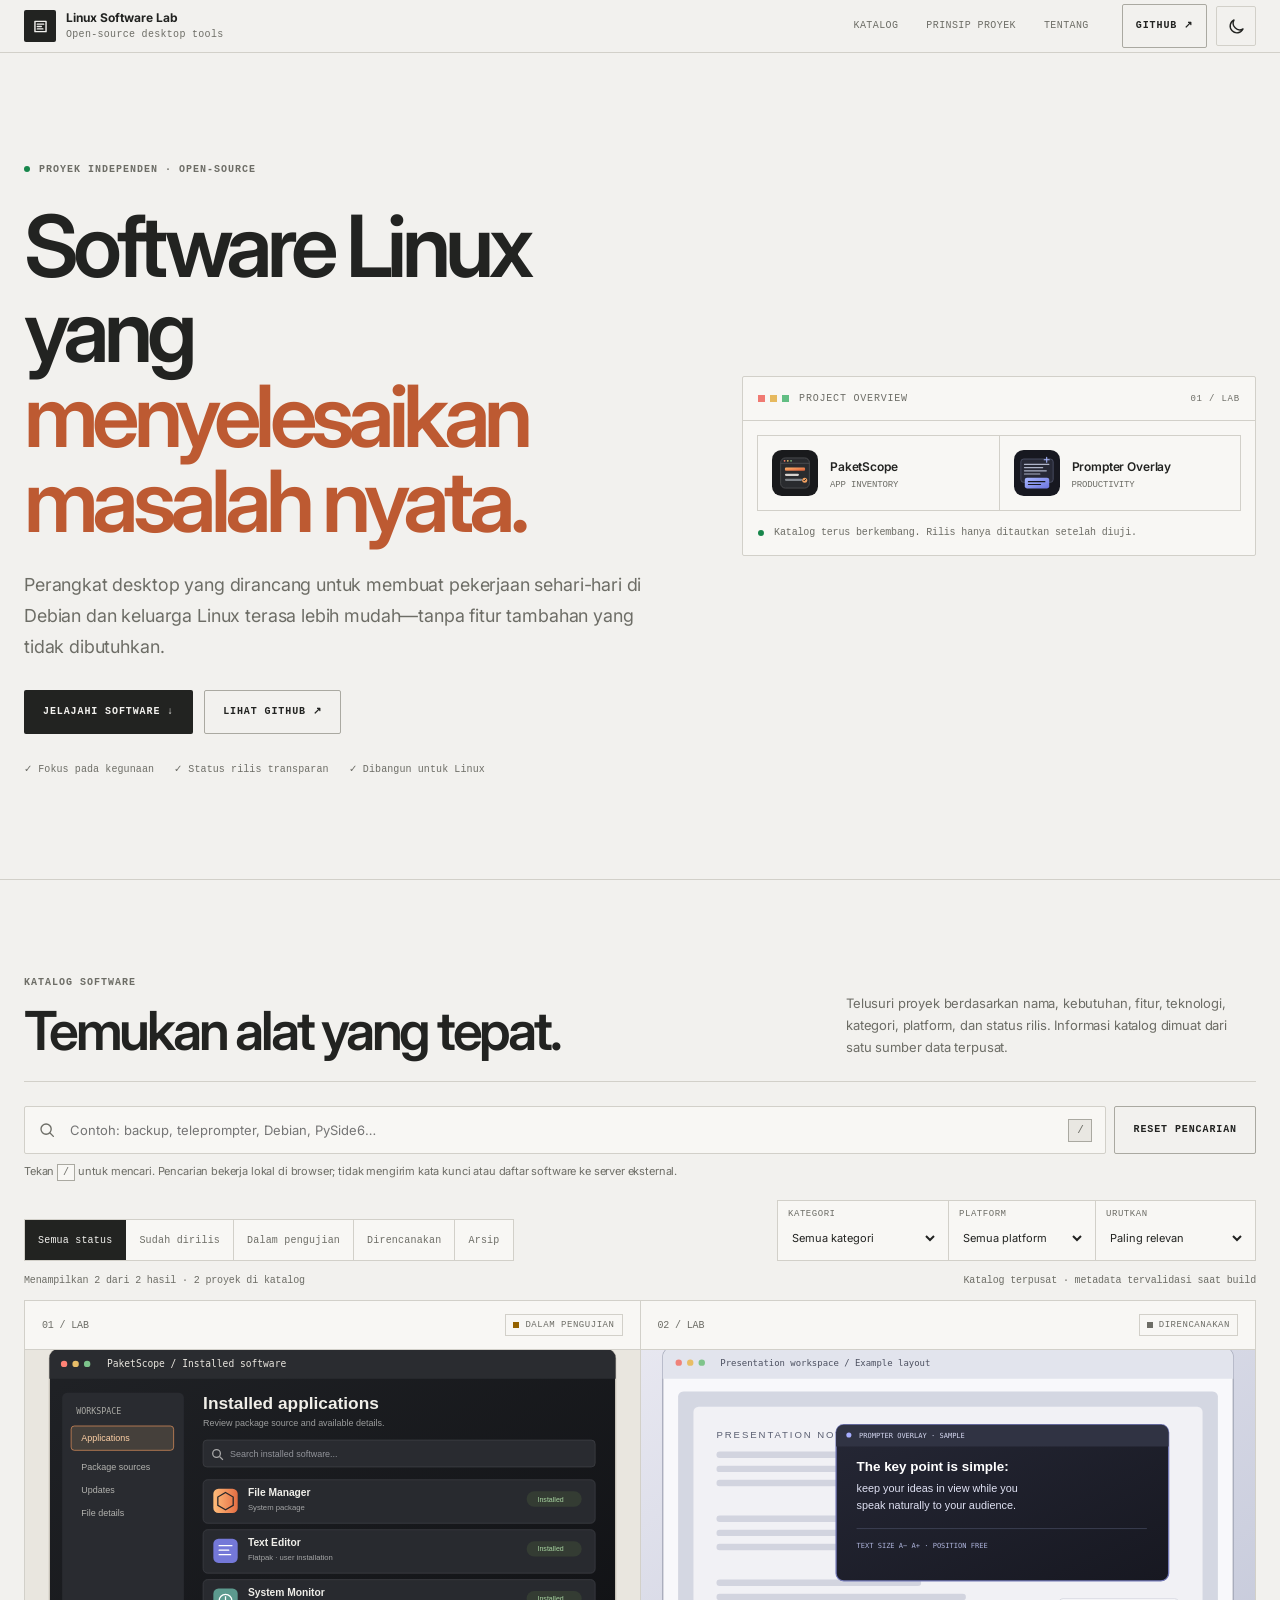
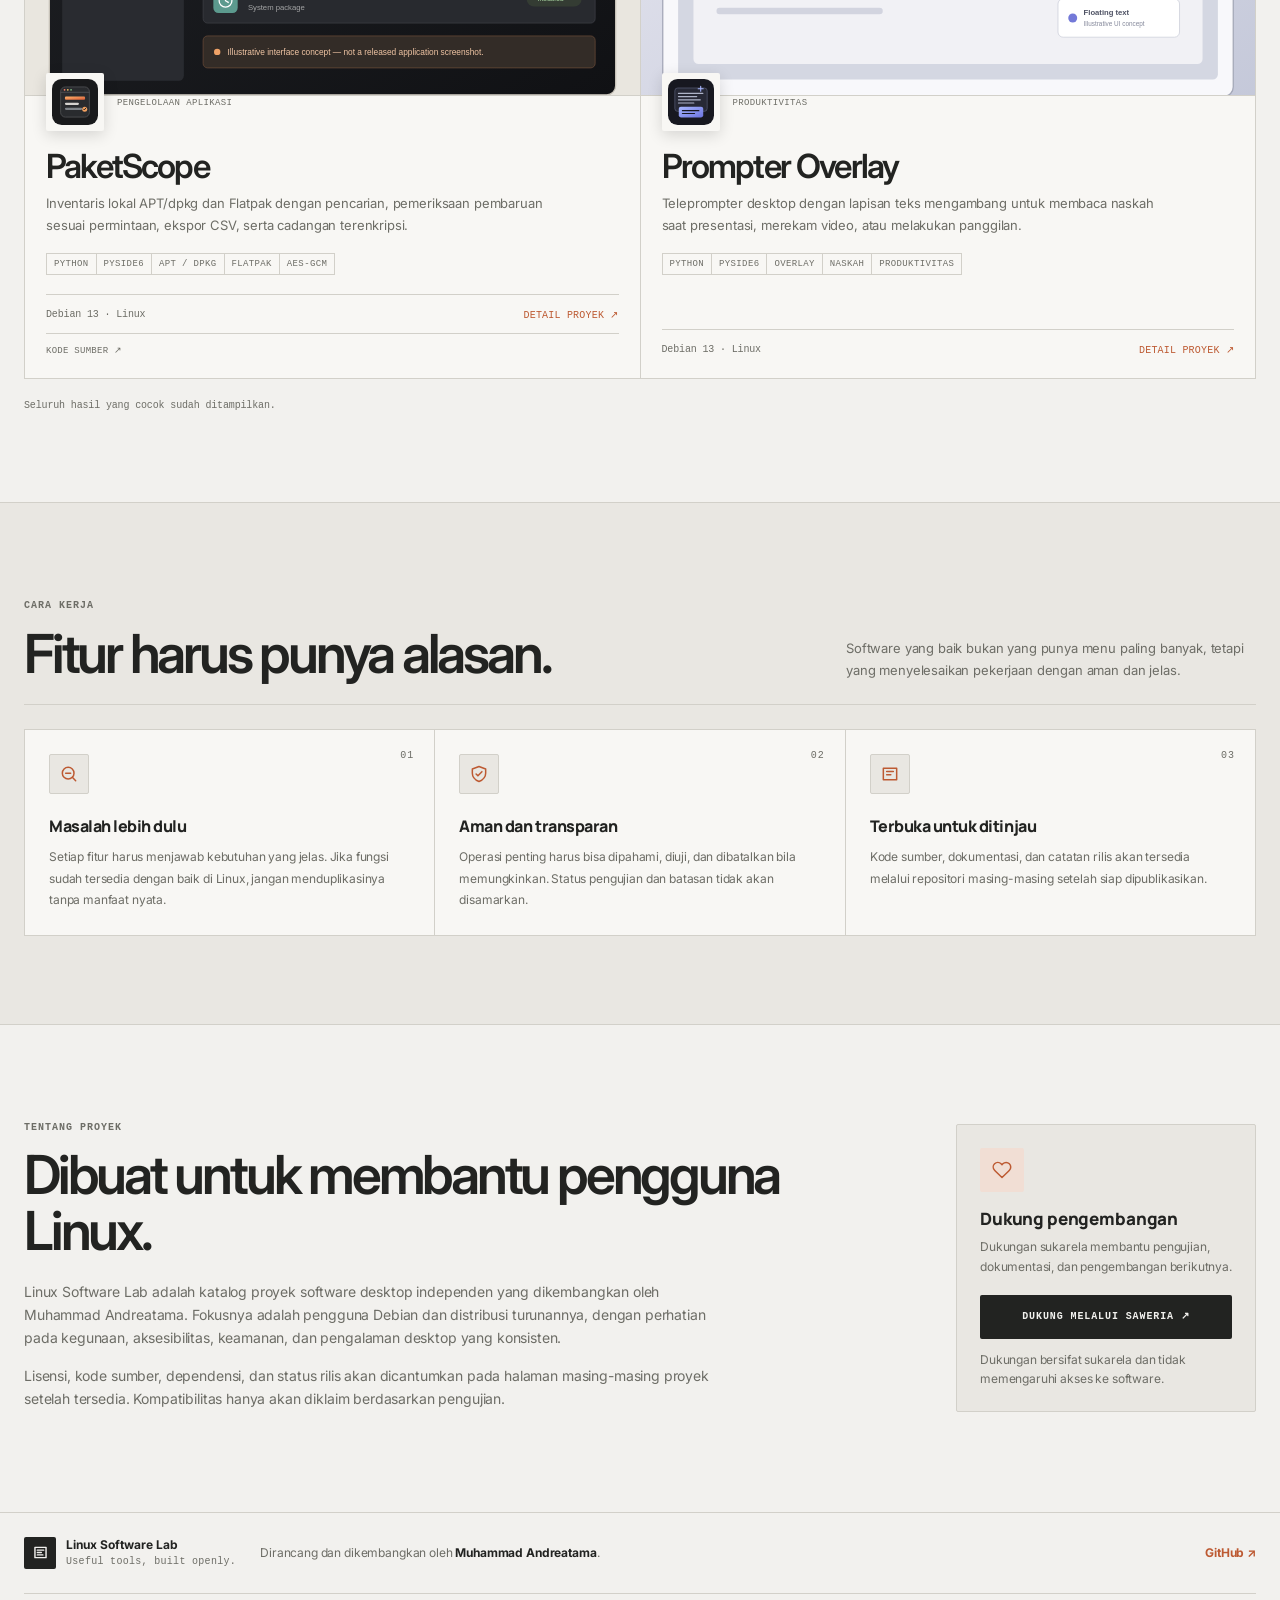
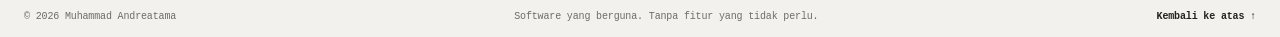
==== commit feb3057e: "Add archived state to scalable catalog filters" ====
--- a/index.html
+++ b/index.html
@@ -27,7 +27,7 @@
 </div>
 <p class="catalog-help" id="searchHelp">Tekan <kbd>/</kbd> untuk mencari. Pencarian bekerja lokal di browser; tidak mengirim kata kunci atau daftar software ke server eksternal.</p>
 <div class="catalog-toolbar catalog-toolbar-expanded">
-<div class="filter-list" id="statusFilters" role="group" aria-label="Filter status software"><button class="filter-btn is-active" type="button" data-filter="all" aria-pressed="true">Semua status</button><button class="filter-btn" type="button" data-filter="released" aria-pressed="false">Sudah dirilis</button><button class="filter-btn" type="button" data-filter="testing" aria-pressed="false">Dalam pengujian</button><button class="filter-btn" type="button" data-filter="planned" aria-pressed="false">Direncanakan</button></div>
+<div class="filter-list" id="statusFilters" role="group" aria-label="Filter status software"><button class="filter-btn is-active" type="button" data-filter="all" aria-pressed="true">Semua status</button><button class="filter-btn" type="button" data-filter="released" aria-pressed="false">Sudah dirilis</button><button class="filter-btn" type="button" data-filter="testing" aria-pressed="false">Dalam pengujian</button><button class="filter-btn" type="button" data-filter="planned" aria-pressed="false">Direncanakan</button><button class="filter-btn" type="button" data-filter="archived" aria-pressed="false">Arsip</button></div>
 <div class="catalog-selects">
 <label class="select-field"><span>Kategori</span><select id="categoryFilter"><option value="all">Semua kategori</option></select></label>
 <label class="select-field"><span>Platform</span><select id="platformFilter"><option value="all">Semua platform</option></select></label>
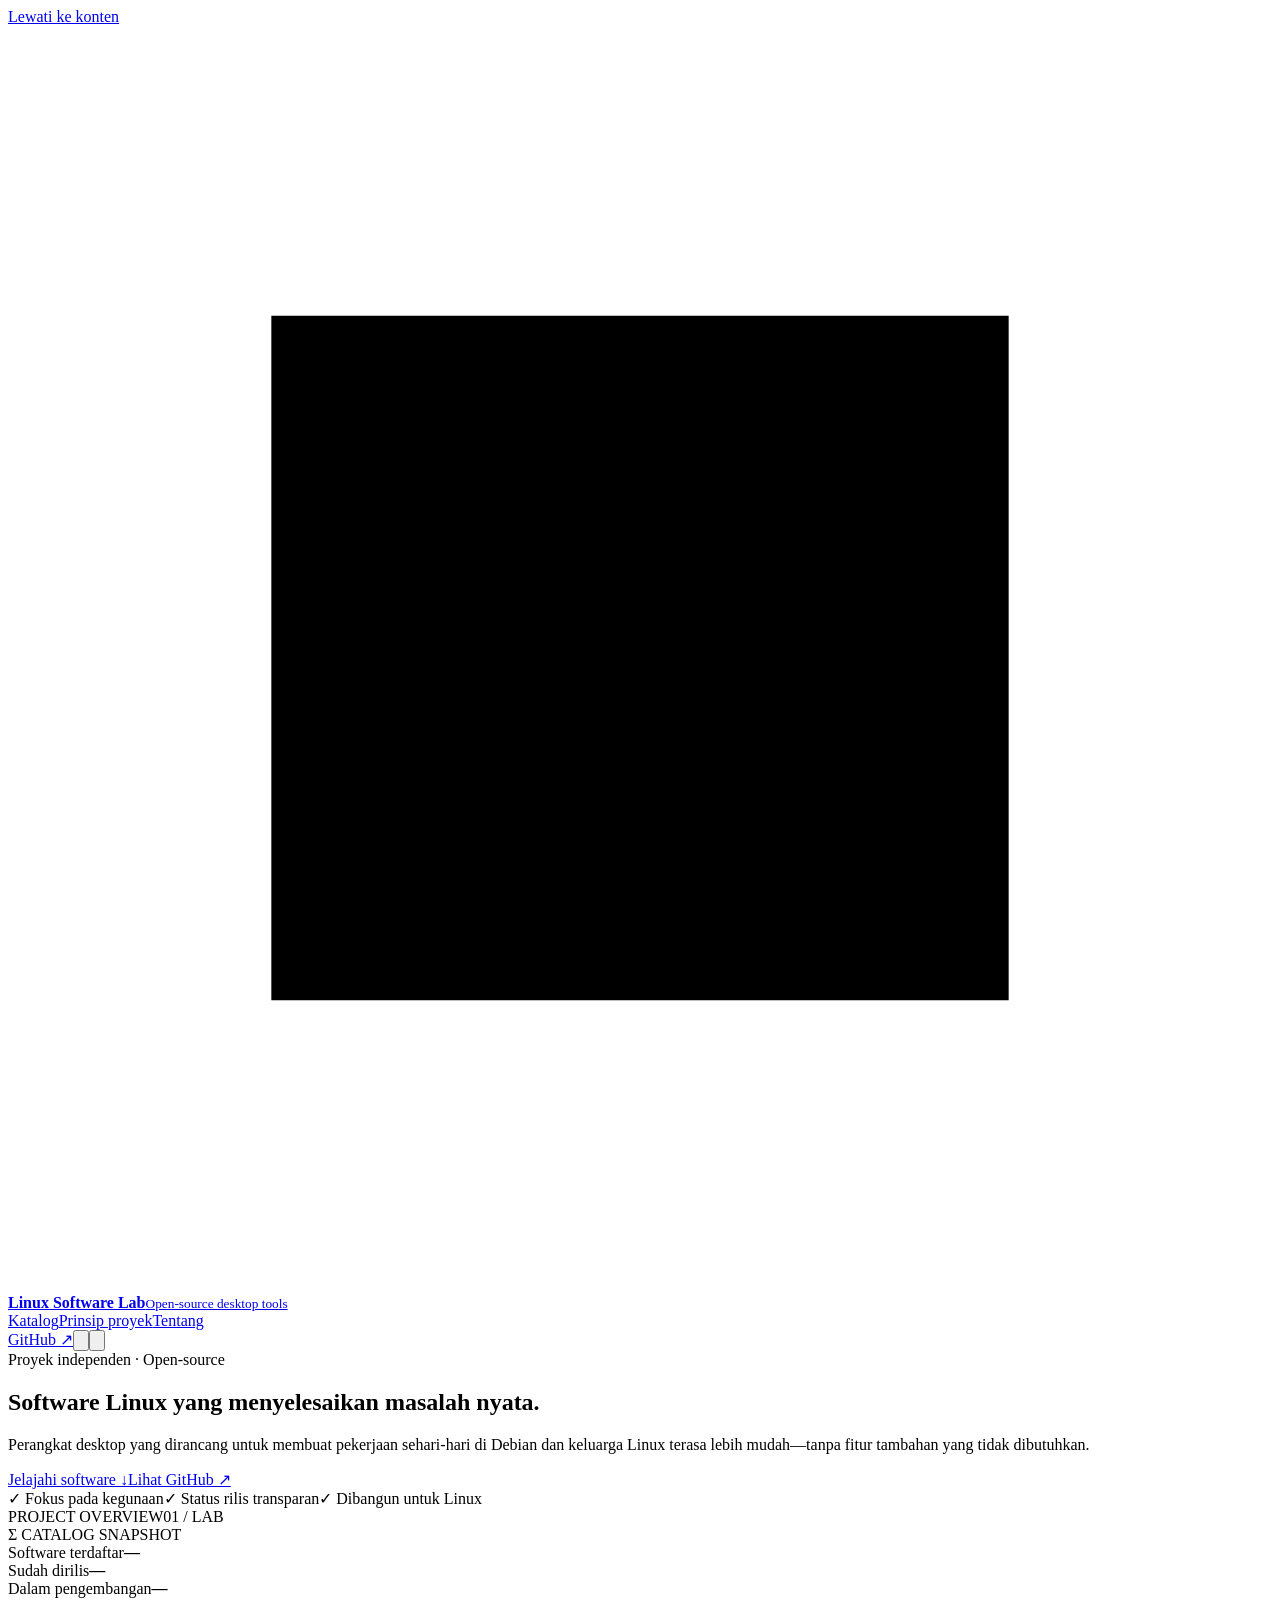
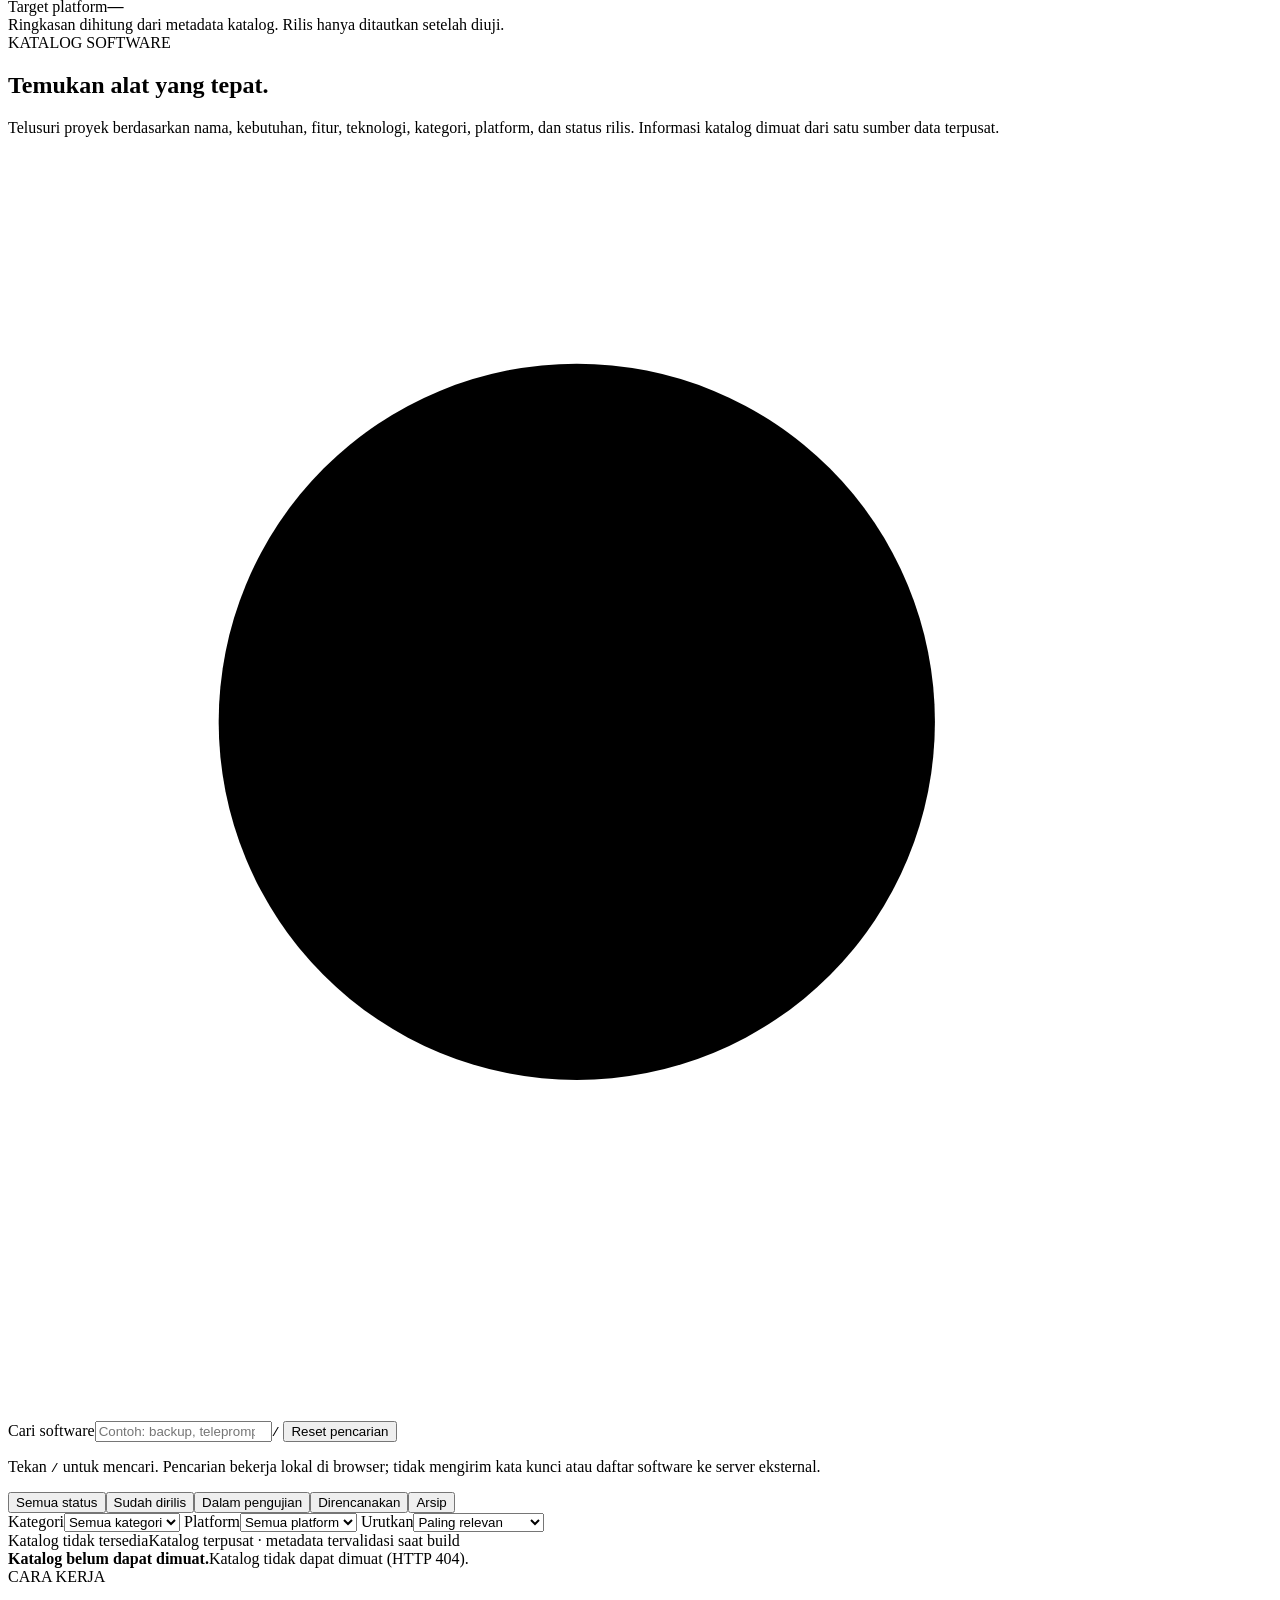
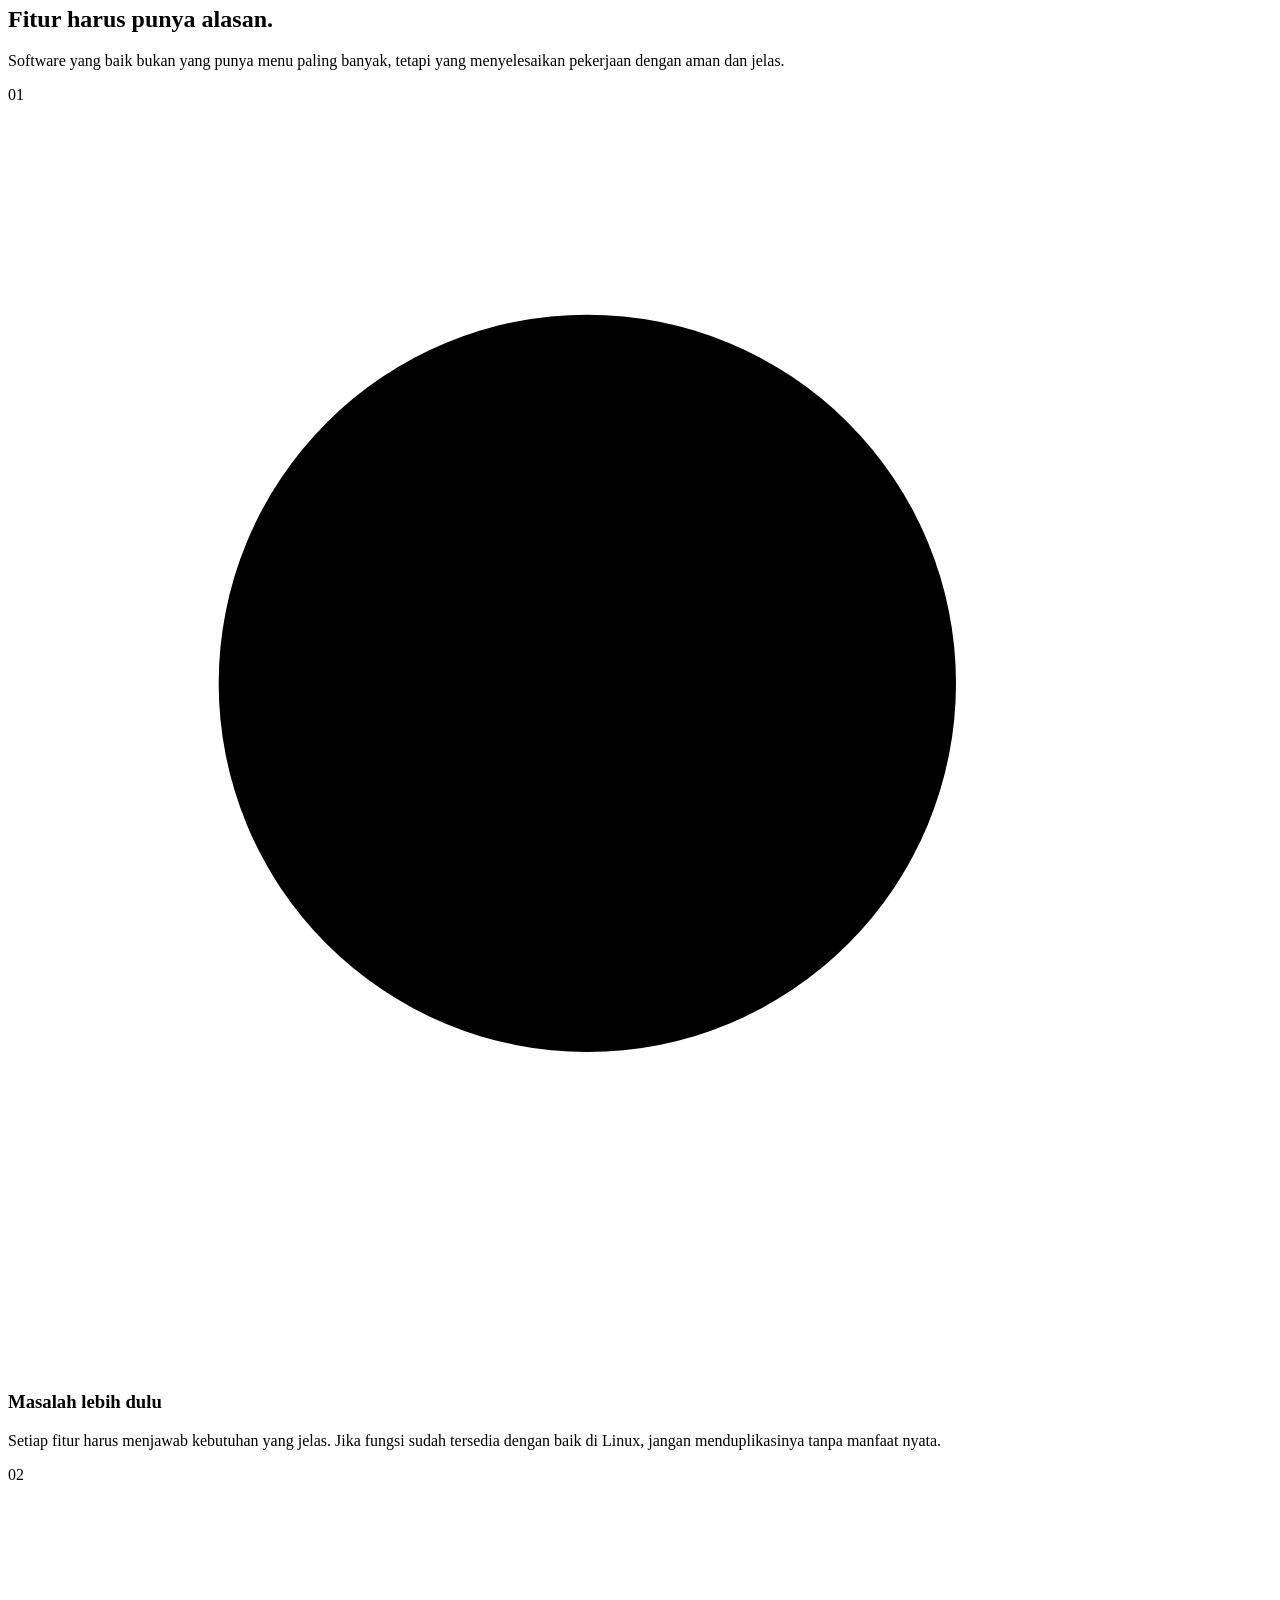
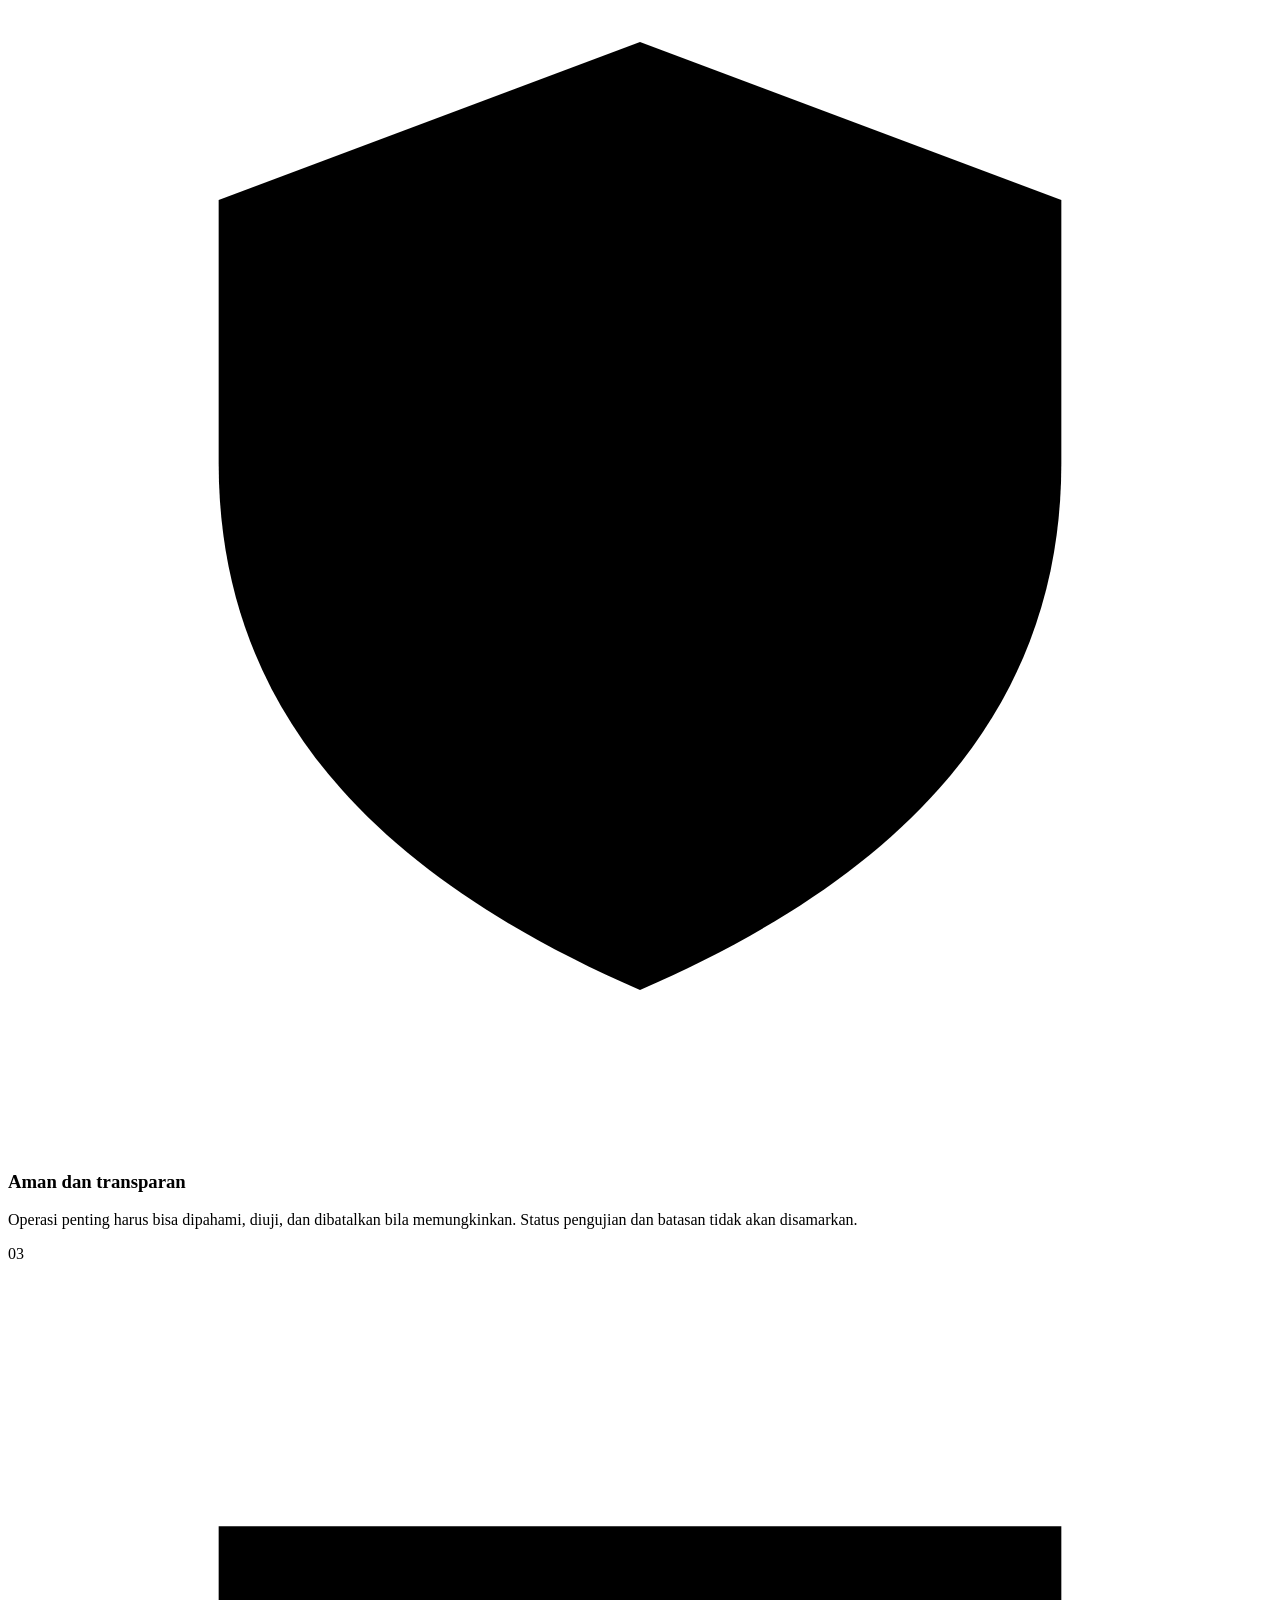
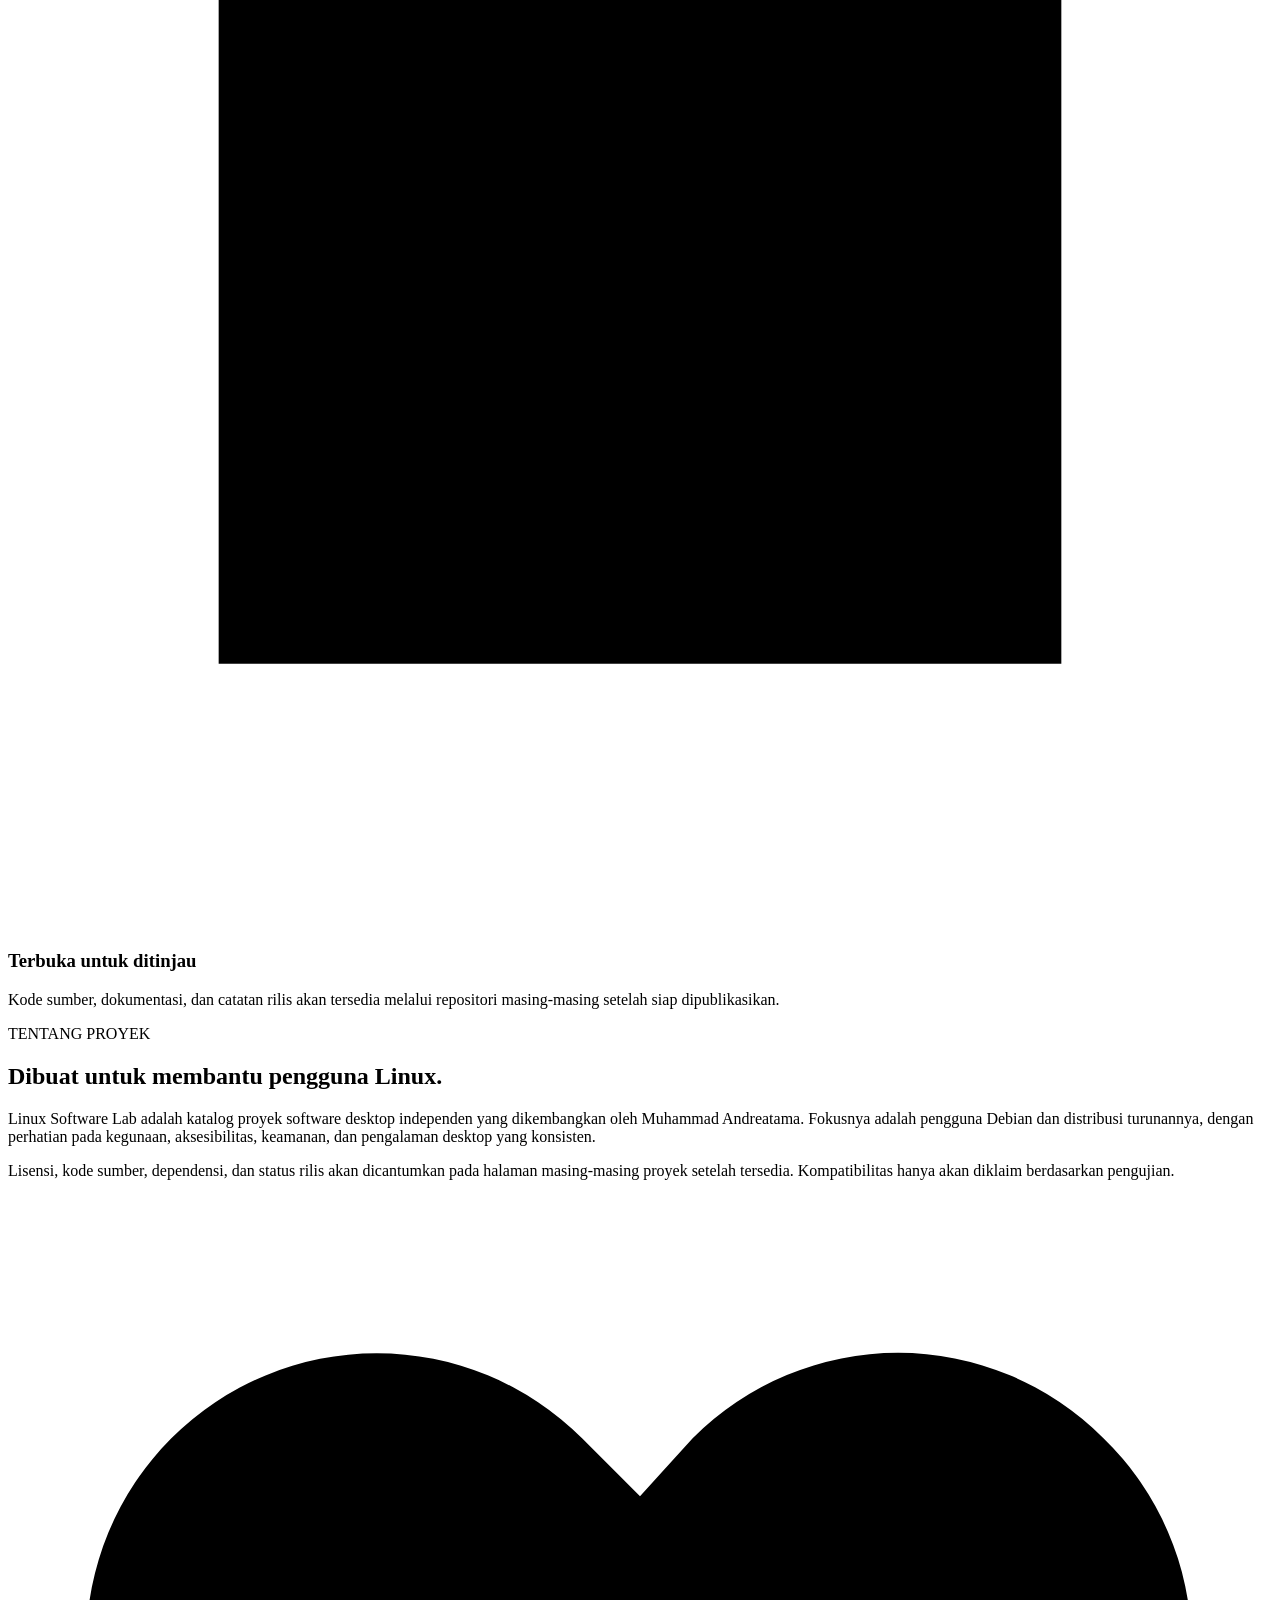
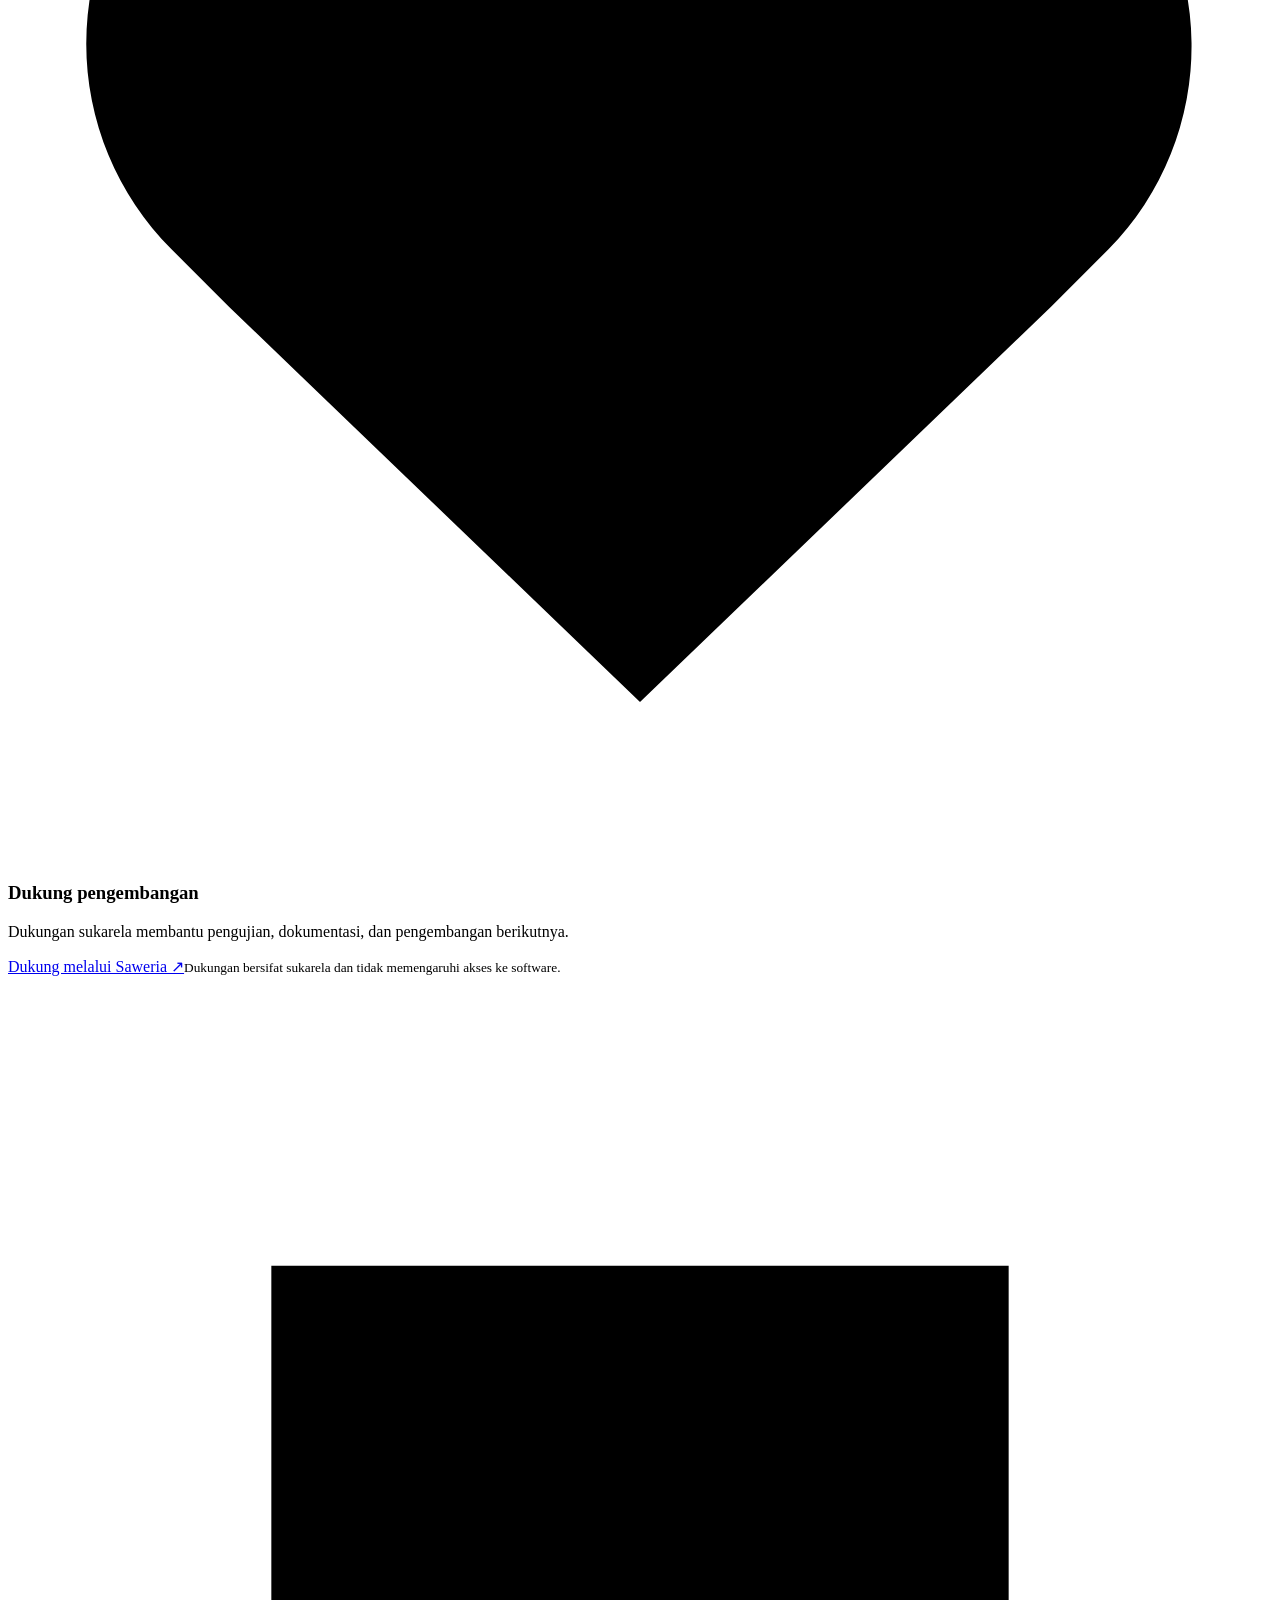
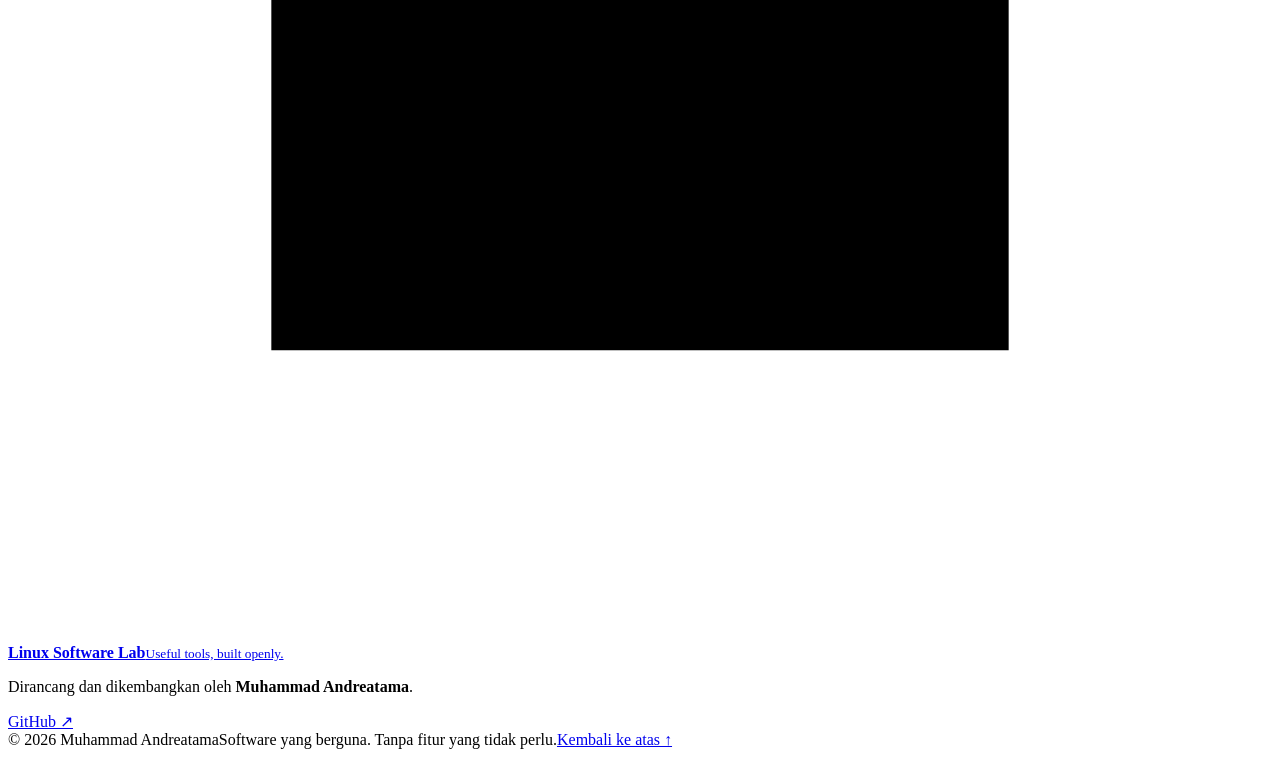
==== commit 206d3839: "Replace fixed project roster with dynamic catalog summary" ====
--- a/index.html
+++ b/index.html
@@ -18,7 +18,7 @@
 </div></header>
 <main id="main">
 <section class="hero"><div class="container hero-grid"><div class="hero-copy"><span class="eyebrow"><span class="status-dot"></span> Proyek independen · Open-source</span><h1>Software Linux yang <span>menyelesaikan masalah nyata.</span></h1><p class="hero-lead">Perangkat desktop yang dirancang untuk membuat pekerjaan sehari-hari di Debian dan keluarga Linux terasa lebih mudah—tanpa fitur tambahan yang tidak dibutuhkan.</p><div class="hero-actions"><a class="btn btn-primary" href="#software">Jelajahi software ↓</a><a class="btn btn-secondary" href="https://github.com/M-TamDre07" target="_blank" rel="noopener noreferrer">Lihat GitHub ↗</a></div><div class="hero-notes"><span>✓ Fokus pada kegunaan</span><span>✓ Status rilis transparan</span><span>✓ Dibangun untuk Linux</span></div></div>
-<div class="hero-panel" aria-label="Ringkasan proyek"><div class="panel-top"><span class="window-dots"><i></i><i></i><i></i></span><span>PROJECT OVERVIEW</span><span class="panel-index">01 / LAB</span></div><div class="hero-app-roster"><div class="hero-app-tile"><img src="/assets/images/paketscope-icon.svg" alt="" width="46" height="46"><div><strong>PaketScope</strong><small>APP INVENTORY</small></div></div><div class="hero-app-tile"><img src="/assets/images/prompter-overlay-icon.svg" alt="" width="46" height="46"><div><strong>Prompter Overlay</strong><small>PRODUCTIVITY</small></div></div></div><div class="panel-bottom"><span class="pulse"></span> Katalog terus berkembang. Rilis hanya ditautkan setelah diuji.</div></div></div></section>
+<div class="hero-panel" aria-label="Ringkasan proyek"><div class="panel-top"><span class="window-dots"><i></i><i></i><i></i></span><span>PROJECT OVERVIEW</span><span class="panel-index">01 / LAB</span></div><div class="terminal-card catalog-overview"><div class="terminal-label"><span class="terminal-symbol">Σ</span> CATALOG SNAPSHOT</div><div class="terminal-line"><span class="terminal-key">Software terdaftar</span><strong id="catalogTotal">—</strong></div><div class="terminal-line"><span class="terminal-key">Sudah dirilis</span><strong id="catalogReleased" class="text-accent">—</strong></div><div class="terminal-line"><span class="terminal-key">Dalam pengembangan</span><strong id="catalogInDevelopment">—</strong></div><div class="terminal-line"><span class="terminal-key">Target platform</span><strong id="catalogPlatforms">—</strong></div></div><div class="panel-bottom"><span class="pulse"></span> Ringkasan dihitung dari metadata katalog. Rilis hanya ditautkan setelah diuji.</div></div></div></section>
 <section class="section" id="software"><div class="container">
 <div class="section-heading"><div><span class="eyebrow">KATALOG SOFTWARE</span><h2>Temukan alat yang tepat.</h2></div><p>Telusuri proyek berdasarkan nama, kebutuhan, fitur, teknologi, kategori, platform, dan status rilis. Informasi katalog dimuat dari satu sumber data terpusat.</p></div>
 <div class="catalog-search-row">
